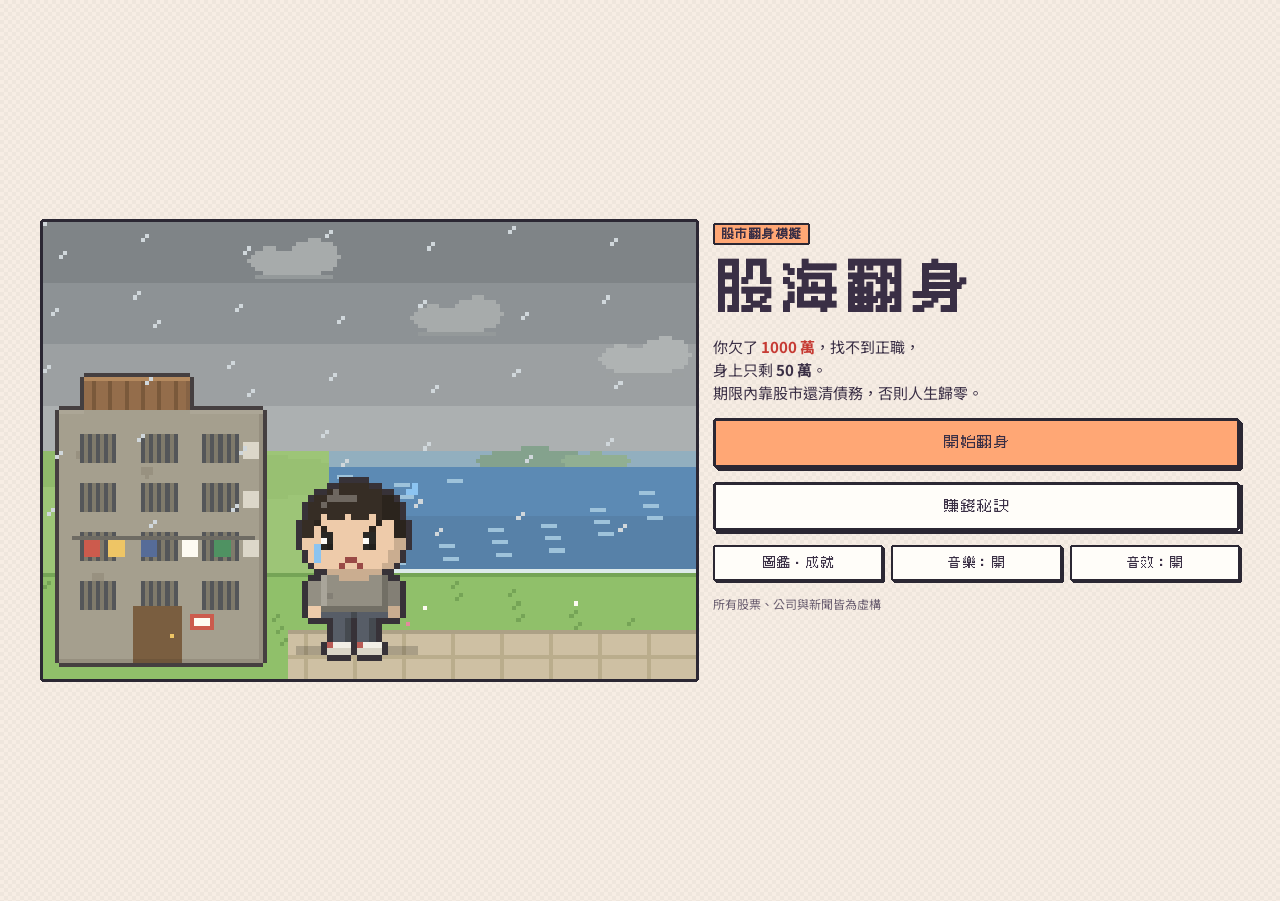
==== game/index.html @ 7e0bb448 "改善遊戲的手機操作與無障礙 - 手機與觸控裝置的按鈕至少 44px，小字放大到 12px 以上 - 補上鍵盤操作、焦點樣式與彈窗焦點管理 - 新聞與賺賠金額可被螢幕閱讀器播報 - 支援減少動態設定，動" ====
<!DOCTYPE html>
<html lang="zh-Hant">
<head>
<meta charset="utf-8">
<meta name="viewport" content="width=device-width, initial-scale=1">
<title>股海翻身｜欠債千萬的股市人生</title>
<meta name="description" content="你欠了 1000 萬，身上只剩 50 萬。在這款虛構的股市模擬遊戲裡，期限內還清債務。">
<link rel="preconnect" href="https://fonts.googleapis.com">
<link rel="preconnect" href="https://fonts.gstatic.com" crossorigin>
<link href="https://fonts.googleapis.com/css2?family=DotGothic16&family=Noto+Sans+TC:wght@400;500;700&display=swap" rel="stylesheet">
<style>
/* Hallmark · checked: 2026-11-22 · genre: playful (inferred)
 * floor: 0 FAIL · fixed: 7, 10, 27, 30, 33, 34, 39, 48, 56, 63, 67, F3, F4, F23 · structural: 1 printed (mobile trade path)
 * built: the project · redesign: polish · v2.0.0 */
/* Hallmark · dismissed 3 · the tab strip's right border is a divider between tabs, not a coloured side stripe on a card */
/* Hallmark · dismissed F4 · the start button turns outlined by CSS whenever the continue button is showing, so one filled action remains */
@font-face{font-family:"Cubic11";src:url("fonts/Cubic_11.woff2") format("woff2"),url("fonts/Cubic_11.woff") format("woff");font-display:swap}
:root{--bg:#f7ede4;--card:#fffdf9;--ink:#3a2f45;--mute:#6a5e70;--line:#3a2f45;--up:#c63a33;--down:#1f7a58;--soft:#fbeee2;--y:#ffa775;--paper:#fffdf9;--focus:#1f5fbf;--disabled-bg:#e6dcc4;--disabled-ink:#5f5466;--font-body:"Noto Sans TC",system-ui,sans-serif;--font-pixel:"Cubic11","DotGothic16","Noto Sans TC",monospace;--avprev-h:216px;--sticky-flush:1px;--sticky-game:4px;--c-fff6ee:#fff6ee;--c-a9cde6:#a9cde6;--c-43b088:#43b088;--c-ffeedd:#ffeedd;--c-fff7d6:#fff7d6;--c-d9cdb3:#d9cdb3;--c-a32d2d:#a32d2d;--c-226b41:#226b41;--c-2b4f9a:#2b4f9a;--c-6a5d45:#6a5d45;--c-9a5a12:#9a5a12;--c-a-30-26-36-6:rgba(30,26,36,.6);--c-a-20-16-26-6:rgba(20,16,26,.6);--c-e0b860:#e0b860;--c-f6efe2:#f6efe2;--c-00000033:#00000033;--c-eee8da:#eee8da;--c-e0a92e:#e0a92e;--c-f2c14e:#f2c14e;--c-00000008:#00000008;--c-2b2733:#2b2733;--c-00000040:#00000040;--c-00000055:#00000055;--c-d2423b:#d2423b;--c-7d7568:#7d7568;--c-fdebe8:#fdebe8;--c-e6f4ec:#e6f4ec;--c-3a5ba0:#3a5ba0;--c-e6dcc4:#e6dcc4;--c-c9bfa8:#c9bfa8;--c-c0562a:#c0562a;--c-e07b39:#e07b39}
*{box-sizing:border-box;margin:0;padding:0}
html,body{overflow-x:clip;background:var(--bg);color:var(--ink);font-family:var(--font-body);font-size:15px;line-height:1.55}
button{touch-action:manipulation;-webkit-tap-highlight-color:transparent;font:inherit;color:inherit}
.px{font-family:var(--font-pixel);letter-spacing:.5px}
#app{max-width:520px;margin:0 auto;padding:16px 14px 70px}
body.tut #app{padding-bottom:260px}
.scr{display:none}.scr.on{display:block;animation:fade .3s ease}

.plfx{position:fixed;left:50%;top:36%;font-weight:900;pointer-events:none;z-index:300;white-space:nowrap;font-family:var(--font-pixel);text-shadow:3px 3px 0 var(--paper),-3px -3px 0 var(--paper),3px -3px 0 var(--paper),-3px 3px 0 var(--paper);animation:plup 1.4s ease-out forwards}
.plfx.dn{animation-name:pldn}
@keyframes plup{0%{opacity:0;transform:translate(-50%,10px) scale(.5)}14%{opacity:1;transform:translate(-50%,0) scale(1.2)}28%{transform:translate(-50%,0) scale(1)}100%{opacity:0;transform:translate(-50%,-60px) scale(1)}}
@keyframes pldn{0%{opacity:0;transform:translate(-50%,-10px)}14%{opacity:1;transform:translate(-50%,0)}100%{opacity:0;transform:translate(-50%,50px)}}
.mres{margin-top:12px;padding:12px;border:2px dashed var(--line);border-radius:8px;background:var(--soft);text-align:center;animation:pop .25s}
.mres .d{font-size:30px;font-weight:900;font-family:var(--font-pixel)}
.mres p{margin:4px 0 0;font-size:13px}
.mres .tiny{margin-top:6px}
#g-proj{position:absolute;right:5px;top:0;font-size:12px;line-height:14px;font-weight:700;white-space:nowrap;text-shadow:1px 1px 0 var(--paper),-1px -1px 0 var(--paper),1px -1px 0 var(--paper),-1px 1px 0 var(--paper)}
#g-mark{position:absolute;top:0;bottom:0;width:0;border-left:2px dashed var(--ink);display:none}
@keyframes fade{from{opacity:0;transform:translateY(6px)}to{opacity:1;transform:none}}
@keyframes pop{0%{transform:scale(.9);opacity:0}100%{transform:none;opacity:1}}
@keyframes blink{50%{opacity:.35}}
h1,h2{text-wrap:balance;overflow-wrap:break-word;min-width:0}
h1{font-family:var(--font-pixel);font-size:44px;letter-spacing:4px;line-height:1.1}
h2{font-family:var(--font-pixel);font-size:22px;margin-bottom:6px;letter-spacing:1px}
h3{font-size:15px;font-weight:700;margin-bottom:8px}
.mute{color:var(--mute)}.small{font-size:13px}.tiny{font-size:12px}
.card{background:var(--card);border:3px solid var(--line);border-radius:8px;box-shadow:4px 4px 0 var(--line);padding:14px;margin-bottom:14px}
.btn{display:inline-flex;align-items:center;justify-content:center;gap:6px;border:3px solid var(--line);background:var(--y);border-radius:8px;padding:10px 16px;font-weight:700;cursor:pointer;box-shadow:3px 3px 0 var(--line);transition:transform .05s}
.btn:active{transform:translate(2px,2px);box-shadow:1px 1px 0 var(--line)}
.btn.ghost{background:var(--card)}.btn.dark{background:var(--ink);color:var(--paper)}
.btn.up{background:var(--up);color:var(--paper)}.btn.down{background:var(--down);color:var(--paper)}
.btn.full{width:100%}.btn:disabled{background:var(--disabled-bg);color:var(--disabled-ink);cursor:not-allowed;filter:none}
.btn.sm{padding:6px 8px;font-size:13px;box-shadow:2px 2px 0 var(--line);border-width:2px}
.row{display:flex;gap:8px;align-items:center}.row.wrap{flex-wrap:wrap}.grow{flex:1}.between{justify-content:space-between}
.grid2{display:grid;grid-template-columns:1fr 1fr;gap:8px}.grid3{display:grid;grid-template-columns:repeat(3,1fr);gap:8px}.grid4{display:grid;grid-template-columns:repeat(4,1fr);gap:8px}
.opt{border:2px solid var(--line);background:var(--card);border-radius:8px;padding:8px;cursor:pointer;text-align:center}
.opt.on{background:var(--y);box-shadow:2px 2px 0 var(--line)}
.opt b{display:block}.opt span{font-size:12px;color:var(--mute)}
input[type=text]{width:100%;border:3px solid var(--line);border-radius:8px;padding:9px 12px;font:inherit;background:var(--paper)}
input:focus{background:var(--c-fff6ee)}
.stat{font-variant-numeric:tabular-nums}
.up-c{color:var(--up)}.down-c{color:var(--down)}
.scene{border:3px solid var(--line);border-radius:6px;overflow:hidden;background:var(--c-a9cde6);line-height:0}
.scene svg{width:100%;height:auto;display:block;image-rendering:pixelated}
.badge{display:inline-block;font-size:12px;border:2px solid var(--line);border-radius:6px;padding:0 6px;background:var(--y);font-weight:700}
.bar{height:14px;border:2px solid var(--line);border-radius:4px;background:var(--paper);overflow:hidden;margin-top:6px}
.bar i{display:block;height:100%;background:repeating-linear-gradient(90deg,var(--down) 0 6px,var(--c-43b088) 6px 8px)}
.statg{display:grid;grid-template-columns:1fr 1fr;gap:6px 12px;margin-top:10px}
.statg div{display:flex;flex-direction:column}
.statg span{font-size:12px;color:var(--mute)}
.statg b{font-size:16px;font-variant-numeric:tabular-nums}
.speed{display:grid;grid-template-columns:repeat(5,1fr);gap:6px}
.speed button{border:2px solid var(--line);background:var(--paper);border-radius:6px;padding:7px 0;font-size:13px;font-weight:700;cursor:pointer}
.speed button.on{background:var(--ink);color:var(--paper)}
.tabs{display:grid;grid-template-columns:repeat(3,1fr);gap:0;border:3px solid var(--line);border-radius:8px;overflow:hidden;margin-bottom:12px;box-shadow:3px 3px 0 var(--line)}
.tabs button{border:0;border-right:3px solid var(--line);background:var(--card);padding:9px 0;font-weight:700;cursor:pointer}
.tabs button:last-child{border-right:0}
.tabs button.on{background:var(--y)}
.sub{display:flex;gap:6px;margin-bottom:8px;flex-wrap:wrap}
.sub button{border:2px solid var(--line);background:var(--paper);border-radius:6px;padding:4px 10px;font-size:13px;font-weight:700;cursor:pointer}
.sub button.on{background:var(--ink);color:var(--paper)}
.panel{display:none}.panel.on{display:block}
.stock{display:flex;align-items:center;justify-content:space-between;padding:8px;border:2px solid transparent;border-radius:6px;cursor:pointer}
.stock.sel{border-color:var(--line);background:var(--soft)}
.stock.hide{display:none}
.stock .n{font-weight:700}.stock .t{font-size:12px;color:var(--mute)}
.stock .p{text-align:right;font-variant-numeric:tabular-nums;font-weight:700}
.lim{font-size:12px;border-radius:3px;padding:0 4px;margin-left:4px;color:var(--paper)}
.seg{display:inline-flex;border:2px solid var(--line);border-radius:6px;overflow:hidden}
.seg button{border:0;background:var(--paper);padding:3px 10px;font-size:13px;font-weight:700;cursor:pointer}
.seg button.on{background:var(--ink);color:var(--paper)}
.toggle{display:flex;align-items:center;justify-content:space-between;border:2px dashed var(--line);border-radius:8px;padding:8px 10px;margin:10px 0;cursor:pointer;font-size:14px}
.toggle .sw{width:44px;height:24px;border:2px solid var(--line);border-radius:12px;background:var(--paper);position:relative;flex:none}
.toggle .sw i{position:absolute;top:2px;left:2px;width:16px;height:16px;border-radius:50%;background:var(--ink);transition:transform .15s}
.toggle.on{background:var(--c-ffeedd)}.toggle.on .sw{background:var(--up)}.toggle.on .sw i{transform:translateX(20px);background:var(--paper)}
.hinfo{background:var(--soft);border-radius:6px;padding:8px 10px;font-size:13px;margin-top:10px}
.items{display:grid;grid-template-columns:1fr 1fr;gap:10px}
.item{border:2px solid var(--line);border-radius:8px;padding:8px;background:var(--paper);display:flex;flex-direction:column;gap:4px}
.item .ic{height:54px;background:var(--soft);border-radius:4px;display:flex;align-items:center;justify-content:center;padding:4px}
.item .ic svg{height:100%;width:auto;max-width:100%}
.item .nm{font-weight:700;font-size:14px}
.item.own{background:var(--c-fff7d6)}
.feed{max-height:280px;overflow:auto}
.fi{display:flex;gap:10px;padding:8px 0;border-bottom:2px dashed var(--c-d9cdb3);font-size:14px;animation:fade .3s ease}
.fi:last-child{border-bottom:0}
.fi .th{flex:none;width:52px;height:40px;border:2px solid var(--line);border-radius:4px;background:var(--paper);padding:2px}
.fi .d{color:var(--mute);font-size:12px}
.chip{font-size:12px;border-radius:3px;padding:0 5px;margin-right:4px;border:1px solid currentColor;font-weight:700}
.chip.bad{color:var(--c-a32d2d)}.chip.good{color:var(--c-226b41)}.chip.me{color:var(--c-2b4f9a)}.chip.trade{color:var(--c-6a5d45)}.chip.news{color:var(--c-9a5a12)}
.modal{position:fixed;inset:0;background:var(--c-a-30-26-36-6);display:none;align-items:center;justify-content:center;padding:18px;z-index:40}
.modal.on{display:flex}
.mbox{background:var(--card);border:3px solid var(--line);box-shadow:6px 6px 0 var(--line);border-radius:10px;padding:16px;max-width:420px;width:100%;animation:pop .2s ease;max-height:92vh;overflow:auto}
.mbox .art{height:110px;border:3px solid var(--line);border-radius:6px;background:var(--paper);margin-bottom:12px;display:flex;align-items:center;justify-content:center;padding:8px}
.mbox .art svg{height:100%;width:auto}
.mbox .opts{display:flex;flex-direction:column;gap:8px;margin-top:14px}
.flash{display:inline-block;background:var(--up);color:var(--paper);font-size:12px;border-radius:3px;padding:1px 8px;margin-bottom:6px;letter-spacing:0;animation:blink 1s infinite}
.toast{position:fixed;left:50%;top:16px;transform:translateX(-50%);background:var(--ink);color:var(--paper);padding:10px 16px;border-radius:8px;font-size:14px;opacity:0;pointer-events:none;transition:opacity .2s;z-index:60;max-width:90%;text-align:center;font-weight:700}
.toast.on{opacity:1}
.hl{position:relative;z-index:30;box-shadow:0 0 0 4px var(--y),0 0 0 9999px var(--c-a-20-16-26-6)!important}
.coach{position:fixed;left:0;right:0;bottom:0;z-index:50;display:none;padding:12px}
.coach.on{display:block}
.coach .cbox{max-width:520px;margin:0 auto;background:var(--card);border:3px solid var(--line);box-shadow:5px 5px 0 var(--line);border-radius:10px;padding:12px 14px;animation:pop .2s ease}
.coach .hint{font-size:12px;color:var(--c-9a5a12);background:var(--c-ffeedd);border:1px solid var(--c-e0b860);border-radius:4px;padding:3px 8px;display:inline-block}
.chars{display:grid;grid-template-columns:repeat(4,1fr);gap:8px}
.chars .opt{padding:6px 2px}
.chars svg{width:100%;height:auto;image-rendering:pixelated}
.swr{display:flex;gap:8px;flex-wrap:wrap}
.swr button{width:30px;height:30px;border-radius:6px;border:2px solid var(--line);cursor:pointer}
.swr button.on{box-shadow:0 0 0 3px var(--y),0 0 0 5px var(--line)}
.avprev{display:flex;justify-content:center;background:var(--c-a9cde6);border:3px solid var(--line);border-radius:8px;padding:8px 0;position:sticky;top:0;z-index:5;margin-bottom:6px}
.avprev svg{width:150px;height:auto}
.styles{display:grid;grid-template-columns:repeat(4,1fr);gap:6px}
.styles .opt{padding:4px 2px}.styles svg{width:34px;height:auto;display:block;margin:0 auto}
.ed-l{font-size:13px;margin:12px 0 6px;font-weight:700}
.edtabs{display:grid;grid-template-columns:repeat(4,1fr);gap:6px;position:sticky;top:var(--avprev-h);z-index:2;background:var(--bg,var(--c-f6efe2));padding:4px 0}.edtabs .opt{padding:8px 2px;font-size:13px}
.styles span{font-size:12px;display:block;line-height:1.2;margin-top:2px}
.custom{display:flex;gap:6px;align-items:center;margin-top:10px;border-top:2px dashed var(--c-d9cdb3);padding-top:10px}
.custom .seg{flex:none}.custom .seg button{white-space:nowrap;padding:5px 8px}
.custom .btn{flex:none}
.custom input{width:100%;font-size:16px;min-width:0;border:2px solid var(--line);border-radius:6px;padding:6px 8px;font:inherit;background:var(--paper)}
.mini{position:sticky;top:var(--sticky-game);z-index:25;display:flex;align-items:center;gap:10px;background:var(--ink);color:var(--paper);border-radius:8px;padding:6px 10px;margin-bottom:12px;font-size:13px;box-shadow:3px 3px 0 var(--c-00000033)}
.mini b{font-variant-numeric:tabular-nums}.mini .gr{flex:1;display:flex;gap:10px;flex-wrap:wrap}
.mini button{border:2px solid var(--paper);background:var(--y);color:var(--ink);border-radius:6px;width:40px;height:30px;font-weight:700;cursor:pointer}
.lockd{opacity:.45}
.trend{font-size:12px;margin-top:2px}
.foot{font-size:12px;color:var(--mute);text-align:center;margin-top:20px}
.hold-row{display:flex;justify-content:space-between;font-size:13px;padding:5px 0;border-bottom:1px dashed var(--c-d9cdb3);cursor:pointer}
.hold-row:last-child{border-bottom:0}
.bigdebt{font-family:var(--font-pixel);font-size:30px;color:var(--up);font-variant-numeric:tabular-nums}
.kv{display:flex;justify-content:space-between;font-size:14px;padding:3px 0;border-bottom:1px dashed var(--c-d9cdb3)}
.kv:last-child{border-bottom:0}
.kv span:first-child{color:var(--mute)}
.sidebar{display:grid;grid-template-columns:1fr 1fr;border:2px solid var(--line);border-radius:8px;overflow:hidden;margin-top:10px}
.sidebar button{border:0;background:var(--paper);padding:7px 0;font-weight:700;cursor:pointer;font-size:14px}
.sidebar button:first-child{border-right:2px solid var(--line)}
.sidebar button.on[data-side=long]{background:var(--up);color:var(--paper)}.sidebar button.on[data-side=short]{background:var(--down);color:var(--paper)}
details.orders{margin-top:10px;border:2px dashed var(--line);border-radius:8px;padding:8px 10px}
details.orders summary{font-weight:700;font-size:14px;cursor:pointer}
.review{padding-left:18px;font-size:14px}.review li{margin:6px 0}
.galg{display:grid;grid-template-columns:repeat(3,1fr);gap:6px;margin-top:10px}
.gal{border:2px solid var(--line);border-radius:6px;padding:6px 4px;text-align:center;background:var(--c-eee8da);color:var(--mute)}
.gal.got{background:var(--y);color:var(--ink)}.gal b{display:block;font-size:13px}.gal span{font-size:12px;line-height:1.3;display:block}
.achr{display:flex;gap:8px;align-items:center;padding:5px 0;border-bottom:1px dashed var(--c-d9cdb3);opacity:.6;text-align:left}
.quest{margin-top:10px;background:var(--c-ffeedd);padding:8px 10px;font-size:13px;border:2px solid transparent;border-image:var(--fr2) 2 / 2px stretch;background-clip:padding-box}.quest .bar i{background:repeating-linear-gradient(90deg,var(--c-e0a92e) 0 6px,var(--c-f2c14e) 6px 8px)}
.achr.got{opacity:1}.achr .ai{width:26px;height:26px;flex:none}

/* ===== 像素風統一外觀 ===== */
:root{--fr3:url([data-uri]);--fr2:url([data-uri])}
html,body{background-color:var(--bg);background-image:linear-gradient(45deg,var(--c-00000008) 25%,transparent 25%,transparent 75%,var(--c-00000008) 75%),linear-gradient(45deg,var(--c-00000008) 25%,transparent 25%,transparent 75%,var(--c-00000008) 75%);background-size:8px 8px;background-position:0 0,4px 4px}
*{border-radius:0!important}
.card,.mbox,.coach .cbox,.btn,.tabs,.scene,.avprev,.mbox .art,input[type=text]{border:3px solid transparent;border-image:var(--fr3) 3 / 3px stretch;background-clip:padding-box;box-shadow:none!important}
.opt,.item,.speed button,.sub button,.seg,.sidebar,.swr button,.bar,.fi .th,.gal,.custom input,.badge,details.orders,.toggle,.mini button,.btn.sm,.edtabs .opt{border:2px solid transparent;border-image:var(--fr2) 2 / 2px stretch;background-clip:padding-box;box-shadow:none!important}
.card{filter:drop-shadow(4px 4px 0 var(--c-2b2733))}
.mbox,.coach .cbox{filter:drop-shadow(6px 6px 0 var(--c-2b2733))}
.btn{filter:drop-shadow(3px 3px 0 var(--c-2b2733));transition:transform .05s,filter .05s}
.btn.sm{filter:drop-shadow(2px 2px 0 var(--c-2b2733))}
.btn:active{transform:translate(2px,2px);filter:drop-shadow(1px 1px 0 var(--c-2b2733))}
.tabs{filter:drop-shadow(3px 3px 0 var(--c-2b2733))}
.opt.on,.speed button.on,.sub button.on,.edtabs .opt.on{filter:drop-shadow(2px 2px 0 var(--c-2b2733))}
.opt:active,.speed button:active,.sub button:active{transform:translate(1px,1px)}
.tabs button{border-right:3px solid var(--c-2b2733)}
.swr button.on{outline:3px solid var(--y);outline-offset:1px;filter:drop-shadow(2px 2px 0 var(--c-2b2733))}
.toggle{border-style:solid}
.toggle .sw{border:2px solid var(--line)}.toggle .sw i{border-radius:0!important}
details.orders{border-style:solid}
.mini{border:3px solid transparent;border-image:url([data-uri]) 3 / 3px stretch;background-clip:padding-box;filter:drop-shadow(3px 3px 0 var(--c-00000040))}
.fi,.hold-row,.kv,.achr{border-bottom-style:dotted!important;border-bottom-width:2px!important}
.toast{border:3px solid transparent;border-image:url([data-uri]) 3 / 3px stretch;background-clip:padding-box;filter:drop-shadow(3px 3px 0 var(--c-00000055))}
.stat,.statg b,.bigdebt,.mini b,.stock .p,.kv span:last-child,.lim,.badge,.flash,.speed button,.tabs button,.edtabs .opt,.btn,.ed-l,h3{font-family:var(--font-pixel);letter-spacing:.5px}
.btn,.tabs button{font-weight:400}
.flash{letter-spacing:0}
.ed-l::before,h3::before{content:"";display:inline-block;width:6px;height:6px;background:var(--up);margin-right:6px;vertical-align:middle;box-shadow:2px 2px 0 var(--c-2b2733)}
.chip{border-width:2px}
img,svg{image-rendering:pixelated}

/* 教學高亮：蓋過像素風樣式，並讓祖先容器浮到遮罩上 */
html body .hl{position:relative;z-index:31;box-shadow:0 0 0 4px var(--c-f2c14e),0 0 0 9999px var(--c-a-20-16-26-6)!important;outline:3px solid var(--c-f2c14e);outline-offset:2px;animation:hlp 1s ease-in-out infinite}
@keyframes hlp{50%{outline-color:var(--paper)}}
html body .hl{outline-width:4px!important}
html body .hlb::after{content:'按這裡';position:absolute;left:50%;top:-30px;transform:translateX(-50%);background:var(--c-d2423b);color:var(--paper);font-size:13px;line-height:1;padding:5px 8px;border-radius:4px;white-space:nowrap;z-index:40;pointer-events:none;animation:hlbob .5s ease-in-out infinite alternate;font-weight:700}
@keyframes hlbob{to{transform:translate(-50%,-6px)}}
html body .hlp{position:relative;z-index:30;overflow:visible!important}
html body .coach .cbox{max-height:72vh;overflow-y:auto}
.wtag{display:inline-block;padding:2px 7px;border-radius:4px;color:var(--paper);font-weight:700;font-size:13px;margin-left:2px}.wtag.bull{background:var(--up)}.wtag.bear{background:var(--down)}.wtag.normal{background:var(--c-7d7568)}
.newsbar{margin-top:8px;display:grid;gap:5px}.newsbar .nb{font-size:13px;line-height:1.4;padding:6px 8px;border:2px solid var(--line);border-radius:6px;background:var(--card);cursor:pointer}.newsbar .nb.good{background:var(--c-fdebe8)}.newsbar .nb.bad{background:var(--c-e6f4ec)}.newsbar .go{color:var(--c-3a5ba0);white-space:nowrap}.newsbar .chip{margin-right:4px}
.newsbar .chip.good{background:var(--up);color:var(--paper);border-color:var(--up)}.newsbar .chip.bad{background:var(--down);color:var(--paper);border-color:var(--down)}
#scr-game .card,#scr-game .tabs{contain:layout style}
.mini{flex-wrap:wrap}.mini .mrow{flex-basis:100%;display:flex;gap:4px;margin-top:2px}.mini .mrow button{width:auto;flex:1;height:26px;font-size:12px;padding:0 4px}.mini .mrow button.on{background:var(--paper)}.mini .mrow .nx{flex:2;background:var(--c-f2c14e)}
.newsbar .nb.fresh{animation:nbglow 1.2s ease-in-out 3}@keyframes nbglow{50%{outline:3px solid var(--c-f2c14e);outline-offset:1px}}
.fmap{display:grid;grid-template-columns:repeat(12,1fr);gap:2px;margin-top:6px}.fmap i{display:block;aspect-ratio:1;border-radius:2px;background:var(--c-e6dcc4)}.fmap i.fut{background:transparent;outline:1px dashed var(--c-c9bfa8);outline-offset:-1px}
#g-holds .hold-row>div:first-child{flex:1;min-width:0}#g-holds .hold-row>div:last-child{flex-shrink:0;margin-left:10px}

/* ===== 電腦版排版：整個畫面放進一個螢幕，不用整頁捲動 ===== */
body.desk{overflow:clip}
body.desk #app{max-width:1480px;height:100vh;box-sizing:border-box;padding:12px 22px;overflow:hidden}
body.desk .scr.on{height:100%}
body.desk #scr-game.on{display:flex;flex-direction:column}
body.desk .mini{position:static;flex:none;margin-bottom:12px}
body.desk .dk{flex:1;min-height:0;display:grid;grid-template-columns:minmax(320px,26%) minmax(0,1fr) minmax(360px,30%);gap:16px}
body.desk .dk>div{min-height:0;overflow-y:auto;overflow-x:clip;padding:0 8px 4px 0;scrollbar-width:thin}
body.desk #scr-game>.grid3{flex:none;margin-top:10px}
body.desk #scr-game>.grid3 .btn{padding-top:6px;padding-bottom:6px}
body.desk .items{grid-template-columns:repeat(auto-fill,minmax(165px,1fr))}
body.desk .coach>*{max-width:560px;margin-left:auto;margin-right:auto}
body.desk.tut .dk>div{padding-bottom:230px}
/* 標題畫面：左邊大圖、右邊文字和按鈕 */
body.desk #scr-title.on>div{min-height:0!important;height:100%;display:grid!important;text-align:left!important;grid-template-columns:minmax(0,1.25fr) minmax(320px,1fr);column-gap:48px;row-gap:12px;align-content:center;max-width:1200px;margin:0 auto}
body.desk #scr-title>div>*{grid-column:2}
body.desk #scr-title #title-scene{grid-column:1;grid-row:1 / span 9;align-self:center;width:100%}
body.desk #scr-title #title-scene img{width:100%;height:auto;display:block}
body.desk #scr-title h1{font-size:56px;margin:0}
/* 創角畫面：左邊預覽和外觀、右邊名字和難度 */
body.desk #scr-create.on{display:flex;flex-direction:column;max-width:1300px;margin:0 auto}
body.desk #scr-create .ed-l:first-child{margin-top:0}
body.desk .ck{flex:1;min-height:0;display:grid;grid-template-columns:minmax(0,.9fr) minmax(0,1.2fr) minmax(0,1fr);gap:28px;margin-top:10px}
body.desk .ck>div{min-height:0;overflow-y:auto;padding-right:8px;scrollbar-width:thin}
body.desk .ck .avprev{margin-top:0!important}
/* 結局頁內容較長，電腦版保留捲動 */
body.desk #scr-end.on{overflow-y:auto;max-width:620px;margin:0 auto;padding-right:6px}

/* ===== 手機按鈕、鍵盤與減少動態 ===== */
#btn-continue:not([style*="none"])+.btn{background:var(--card)}
#m-play svg{width:16px;height:16px;display:block;margin:auto}
.sr-only{position:absolute;width:1px;height:1px;overflow:hidden;clip-path:inset(50%);white-space:nowrap}
:where(button,input,summary,[tabindex]):focus-visible{outline:3px solid var(--focus);outline-offset:2px}
.mini :focus-visible{outline-color:var(--y)}
body.desk .edtabs{top:var(--sticky-flush)}
body:not(.desk) :is(.btn,.opt,.speed button,.sub button,.seg button,.sidebar button,.tabs button,details.orders summary,input[type=text],input[type=number]){min-height:44px}
body:not(.desk) :is(.btn,.sub button,.seg button,.mini button){min-width:44px}
body:not(.desk) details.orders summary{display:flex;align-items:center}
body:not(.desk) .mini button,body:not(.desk) .mini .mrow button{height:44px}
body:not(.desk) .swr button{width:44px;height:44px}
@media (pointer:coarse){
body :is(.btn,.opt,.speed button,.sub button,.seg button,.sidebar button,.tabs button,details.orders summary,input[type=text],input[type=number]){min-height:44px}
body :is(.btn,.sub button,.seg button,.mini button){min-width:44px}
body details.orders summary{display:flex;align-items:center}
body .mini button,body .mini .mrow button{height:44px}
body .swr button{width:44px;height:44px}
}
#mbox:focus{outline:0}
@media (prefers-reduced-motion:reduce){
*,*::before,*::after{animation-duration:.01ms!important;animation-iteration-count:1!important;transition-duration:.01ms!important;scroll-behavior:auto!important}
.plfx,.plfx.dn{animation:none!important;transform:translate(-50%,0)}
}
</style>
</head>
<body>
<noscript><p class="foot">這個遊戲需要開啟 JavaScript 才能玩。</p></noscript>
<div id="app">

<section id="scr-title" class="scr on">
  <div style="min-height:86vh;display:flex;flex-direction:column;justify-content:center;gap:14px;text-align:center">
    <div class="scene" id="title-scene"></div>
    <div><span class="badge">股市翻身模擬</span></div>
    <h1>股海翻身</h1>
    <p>你欠了 <b class="up-c" id="t-debt">1,000 萬</b>，找不到正職，<br>身上只剩 <b id="t-cash">50 萬</b>。<br>期限內靠股市還清債務，否則人生歸零。</p>
    <button class="btn dark" id="btn-continue" onclick="loadGame()||toast('沒有存檔')">繼續上次的遊戲</button>
    <button class="btn" onclick="startNormal()">開始翻身</button>
    <button class="btn ghost" onclick="showTips()">賺錢秘訣</button>
    <div class="grid3"><button class="btn ghost sm" onclick="showGallery()">圖鑑・成就</button><button class="btn ghost sm musbtn" onclick="toggleMus()">音樂：開</button><button class="btn ghost sm sndbtn" onclick="toggleSnd()">音效：開</button></div>
    <p class="tiny mute">所有股票、公司與新聞皆為虛構</p>
  </div>
</section>

<section id="scr-create" class="scr">
  <div class="row between"><h2 style="margin:0">打造你的主角</h2><button class="btn ghost sm" onclick="randAv()">隨機</button></div>
  <div class="avprev" id="av-prev" style="margin-top:10px"></div>
  <div id="av-ed"></div>
  <p class="ed-l">名字</p>
  <input type="text" id="c-name" maxlength="10" placeholder="阿明">
  <div id="diff-wrap">
  <p class="ed-l">還款期限</p>
  <div class="grid2" data-group="diff">
    <button class="opt on" data-v="2205"><b>簡單</b><span>期限 9 年・新手推薦</span></button>
    <button class="opt" data-v="1715"><b>普通</b><span>期限 7 年・壞消息比較多</span></button>
    <button class="opt" data-v="1470" data-shark="1" style="grid-column:1/-1"><b>困難</b><span>期限 6 年・本金是高利貸（年息 6%）・市場劇烈</span></button>
  </div>
  </div>
  <p class="ed-l">新手教學</p>
  <div class="grid2" data-group="tut">
    <button class="opt on" data-v="1"><b>邊玩邊教</b><span>第一次玩建議</span></button>
    <button class="opt" data-v="0"><b>跳過</b><span>直接開始</span></button>
  </div>
  <div class="row" style="margin-top:18px">
    <button class="btn ghost" onclick="go('title')">返回</button>
    <button class="btn grow" onclick="startGame()">開始遊戲</button>
  </div>
</section>

<section id="scr-game" class="scr">
  <div class="mini" id="mini"><div class="gr"><span id="m-date"></span><span>現金 <b id="m-cash"></b></span><span>負債 <b id="m-debt"></b></span></div><button id="m-play" aria-label="播放"><svg viewBox="0 0 8 8" aria-hidden="true"><path d="M2 0h2v1h1v1h1v1h1v2H6v1H5v1H4v1H2z" fill="currentColor"/></svg></button><div class="mrow" id="speed"><button data-s="1">1x</button><button data-s="2">2x</button><button data-s="3">4x</button><button data-s="4">極速</button><button class="nx" id="ff-ev">下一個決定</button></div></div>
  <div class="card" id="p-top" style="padding:10px 12px">
    <div class="row between" style="margin-bottom:6px">
      <div><b id="g-name"></b> <span class="badge" id="g-fame"></span></div>
    </div>
    <div class="scene" id="g-scene"></div>
    <div style="height:8px"></div>
    <div class="small" style="display:flex;align-items:center;gap:8px;white-space:nowrap"><span>還債進度 <b id="g-pay"></b><span id="g-left" class="tiny mute"></span></span><span class="stat" id="g-date" style="margin-left:auto;display:flex;align-items:center;gap:6px"></span></div>
    <div class="bar" style="position:relative;height:18px"><i id="g-bar"></i><span id="g-proj"></span><span id="g-mark"></span></div>
    <div id="g-news" class="newsbar"></div>
  </div>

  <div class="tabs" id="p-tabs" style="grid-template-columns:repeat(4,1fr)"><button data-p="market" class="on">股市</button><button data-p="shop">商城</button><button data-p="biz">事業</button><button data-p="repay">還款</button></div>

  <div class="panel on" id="pn-market">
    <div class="card" id="p-holds"><div class="row between"><h3 style="margin:0">我的持股</h3><span class="small stat" id="g-hsum"></span></div><div id="g-holds" style="margin-top:6px"></div></div>
    <div class="card" id="p-market">
      <div class="sub" id="mk-sub"><button data-m="tw" class="on">台股</button><button data-m="us">美股</button><button data-m="cr">加密幣</button></div>
      <div id="g-stocks"></div>
    </div>
    <div class="card" id="p-trade">
      <div class="row between" style="margin-bottom:4px">
        <div><h3 style="margin:0" id="g-selname"></h3><div class="tiny mute" id="g-selinfo"></div></div>
        <div class="seg" id="kseg"><button data-k="d" class="on">日K</button><button data-k="w">週K</button></div>
      </div>
      <div class="sidebar" id="side"><button data-side="long" class="on">做多（看漲）</button><button data-side="short">放空（看跌）</button></div>
      <div class="toggle" id="mg-toggle"><div><b>融資 2.5 倍</b><div class="tiny mute">只限台股。借錢放大獲利，跌太多會被斷頭</div></div><div class="sw"><i></i></div></div>
      <div class="grid3" id="buy-btns">
        <button class="btn up sm" data-b=".25">買 25%</button>
        <button class="btn up sm" data-b=".5">買 50%</button>
        <button class="btn up sm" data-b="1">全買</button>
      </div>
      <div class="grid2" style="margin-top:8px" id="sell-btns">
        <button class="btn down sm" data-s=".5">賣一半</button>
        <button class="btn down sm" data-s="1">全部賣出</button>
      </div>
      <div class="custom" id="p-custom">
        <div class="seg" id="unit"><button data-u="q" class="on">數量</button><button data-u="m">金額</button></div>
        <input type="number" id="cq" min="0" inputmode="decimal" placeholder="股數">
        <button class="btn up sm" id="c-buy">買</button><button class="btn down sm" id="c-sell">賣</button>
      </div>
      <div class="tiny mute" id="c-quote" style="margin-top:6px"></div>
      <div class="hinfo" id="g-hinfo"></div>
      <svg id="g-chart" viewBox="0 0 360 160" width="100%" role="img" aria-label="股價走勢圖"></svg>
      <div class="trend" id="g-trend"></div><span id="p-chart-anchor"></span>
      <details class="orders" id="p-orders"><summary id="o-sum">自動單：限價買進・停利・停損</summary>
        <div class="sub" id="otype" style="margin-top:8px"><button data-t="buy" class="on">限價買進</button><button data-t="tp">停利賣出</button><button data-t="sl">停損賣出</button></div>
        <div class="custom" style="border:0;padding-top:0;margin-top:4px"><input type="number" id="o-price" placeholder="觸發價格" inputmode="decimal"><input type="number" id="o-qty" placeholder="數量" inputmode="decimal"><button class="btn sm" id="o-add">掛單</button></div>
        <div class="tiny mute" id="o-hint" style="margin:6px 0"></div>
        <div id="o-list"></div>
      </details>
    </div>
  </div>

  <div class="panel" id="pn-shop">
    <div class="card" id="p-shop">
      <div class="row between"><h3 style="margin:0">奢華商城</h3><span class="tiny mute">轉賣會打折，有些會增值</span></div>
      <div class="hinfo" id="fame-info" style="margin:8px 0 10px"></div>
      <div class="sub" id="shop-sub"><button data-c="wear" class="on">穿戴</button><button data-c="car">名車</button><button data-c="home">房產</button><button data-c="sea">遊艇飛機</button></div>
      <div class="items" id="g-items"></div>
    </div>
  </div>

  <div class="panel" id="pn-biz">
    <div class="card" id="p-biz">
      <div class="row between"><h3 style="margin:0">事業投資</h3><span class="tiny mute">每月月底發營收，轉賣會打折</span></div>
      <p class="tiny mute" style="margin:6px 0 10px">買下事業就有每月收入，但錢放在股市裡可能滾得更快。事業不算在「收藏家」成就裡。</p>
      <div class="items" id="g-biz"></div>
    </div>
  </div>

  <div class="panel" id="pn-repay">
    <div class="card" id="p-repay" style="text-align:center">
      <div class="small mute">剩餘負債</div>
      <div class="bigdebt" id="r-debt"></div>
      <div class="bar"><i id="r-bar"></i></div>
      <p class="small" style="margin:10px 0" id="r-info"></p>
      <div class="grid3">
        <button class="btn sm" data-r="100000">還 10 萬</button>
        <button class="btn sm" data-r="1000000">還 100 萬</button>
        <button class="btn sm dark" data-r="all">全部還</button>
      </div>
      <div class="custom" style="justify-content:center" id="rp-row">
        <div class="seg" id="rp-unit"><button data-u="1e4" class="on">萬</button><button data-u="1">元</button></div>
        <input type="number" id="rp-amt" inputmode="decimal" min="0" placeholder="輸入要還幾「萬」">
        <button class="btn sm" id="rp-go">還款</button>
      </div>
      <p class="small" id="rp-prev" style="margin:8px 0 0;min-height:1.4em"></p>
      <p class="tiny mute" style="margin-top:6px">「全部還」會保留 1 個月開銷。債務歸零立刻獲勝！</p>
    </div>
  </div>

  <div class="card" id="p-scene">
    <div class="statg" id="p-stats">
      <div><span>現金</span><b id="g-cash"></b></div>
      <div><span>負債（含月息）</span><b class="up-c" id="g-debt"></b></div>
      <div><span>持股淨值</span><b id="g-hold"></b></div>
      <div><span>每月收支</span><b id="g-bill"></b></div>
    </div>
    <div class="quest" id="g-quest"></div>
  </div>

  <div class="card" id="p-time" style="padding:10px">
    <div class="grid2"><button class="btn ghost sm" id="ff-mo">快轉到月底</button><button class="btn ghost sm" id="ff-q">快轉一季</button></div>
  </div>

  <div class="card" id="p-log"><h3>新聞與人生</h3><div class="feed" id="g-log"></div></div>
  <div class="grid3"><button class="btn ghost sm musbtn" onclick="toggleMus()">音樂：開</button><button class="btn ghost sm sndbtn" onclick="toggleSnd()">音效：開</button><button class="btn ghost sm" id="p-quit" onclick="confirmQuit()">放棄（結算）</button></div>
</section>

<section id="scr-end" class="scr">
  <div class="card" id="end-card"></div>
  <button class="btn full" style="margin-bottom:14px" onclick="makeShare()">產生結局分享圖</button>
  <div class="card"><h3>投資檢討</h3><ul class="review" id="end-review"></ul></div>
  <div class="card"><h3>關鍵時刻</h3><div class="feed" id="end-moments"></div></div>
  <div class="grid2">
    <button class="btn ghost" onclick="copyResult()">複製結果文字</button>
    <button class="btn ghost" onclick="copyLog()">複製遊玩紀錄</button>
  </div>
  <button class="btn full" style="margin-top:10px" onclick="retryGame()">同角色再挑戰</button>
  <div class="grid2" style="margin-top:10px">
    <button class="btn ghost" onclick="showGallery()">結局圖鑑</button>
    <button class="btn ghost" onclick="refreshTitle();go('title')">回到首頁</button>
  </div>
</section>

<p class="foot">本遊戲為虛構模擬，股票、公司、新聞與價格皆非真實，不構成任何投資建議。</p>
</div>

<div class="modal" id="modal"><div class="mbox" id="mbox" role="dialog" aria-modal="true" aria-labelledby="mbox-title" tabindex="-1"></div></div>
<div class="coach" id="coach"><div class="cbox" id="coach-box" role="status" aria-live="polite"></div></div>
<div class="toast" id="toast" role="status" aria-live="polite"></div>
<div class="sr-only" id="sr-live" role="status" aria-live="polite"></div>

<script>
/* ===== 工具 ===== */
const $=id=>document.getElementById(id);
const fmt=n=>Math.round(n).toLocaleString('zh-TW');
const wan=n=>{const a=Math.abs(n),s=n<0?'-':'';return a>=1e8?s+(a/1e8).toFixed(2)+' 億':a>=1e4?s+(a/1e4).toFixed(a>=1e5?0:1).replace(/\.0$/,'')+' 萬':s+fmt(a)};
const pct=x=>(x>=0?'+':'')+(x*100).toFixed(2)+'%';
const esc=s=>String(s).replace(/[&<>"]/g,c=>({'&':'&amp;','<':'&lt;','>':'&gt;','"':'&quot;'}[c]));
function mulberry32(a){return function(){a|=0;a=a+0x6D2B79F5|0;let t=Math.imul(a^a>>>15,1|a);t=t+Math.imul(t^t>>>7,61|t)^t;return((t^t>>>14)>>>0)/4294967296}}
let MR=Math.random;const PR=()=>Math.random();
function gauss(r=MR){let u=0,v=0;while(!u)u=r();while(!v)v=r();return Math.sqrt(-2*Math.log(u))*Math.cos(2*Math.PI*v)}
const scrollMode=()=>matchMedia('(prefers-reduced-motion: reduce)').matches?'auto':'smooth';
const srSay=t=>{$('sr-live').textContent=t};
const clamp=(x,a,b)=>Math.min(b,Math.max(a,x));
const ri=(n,r=PR)=>Math.floor(r()*n);
function pick(arr,rg=PR){const t=arr.reduce((s,e)=>s+(e.w||1),0);let r=rg()*t;for(const e of arr){r-=(e.w||1);if(r<=0)return e}return arr[arr.length-1]}
function tickSz(p){return p>=1000?5:p>=500?1:p>=100?.5:p>=50?.1:p>=10?.05:.01}
function rT(p,m){const t=tickSz(p);const f=m==='f'?Math.floor:m==='c'?Math.ceil:Math.round;return +(f(p/t)*t).toFixed(2)}
function go(id){document.querySelectorAll('.scr').forEach(s=>s.classList.remove('on'));$('scr-'+id).classList.add('on');window.scrollTo(0,0)}
function calm(t){return typeof t==='string'?t.replace(/！(?=[」』）])/g,'').replace(/！？/g,'？').replace(/！/g,'。').replace(/。。+/g,'。').replace(/。(?=[」』）])/g,''):t}
function toast(m){m=calm(m);const t=$('toast');t.textContent=m;t.classList.add('on');clearTimeout(toast.t);toast.t=setTimeout(()=>t.classList.remove('on'),2000)}
document.querySelectorAll('[data-group]').forEach(g=>g.querySelectorAll('.opt').forEach(b=>b.addEventListener('click',()=>{g.querySelectorAll('.opt').forEach(x=>x.classList.remove('on'));b.classList.add('on')})));
const val=g=>document.querySelector(`[data-group=${g}] .opt.on`)?.dataset.v;

/* ===== 像素繪圖 ===== */
const PAL={k:'#2b2733',w:'#ffffff',r:'#d2423b',g:'#2f8a57',y:'#f2c14e',Y:'#c9962a',b:'#3a5ba0',l:'#9fd0f0',p:'#8e6bbf',P:'#e8799b',o:'#e07b39',G:'#a8a49a',d:'#6b6760',n:'#8a5a3a',N:'#5e3b22',c:'#bfefff',K:'#111111',s:'#f1c9a5'};
function pmap(rows,pal,x0=0,y0=0){let s='';rows.forEach((r,y)=>{let x=0;while(x<r.length){const ch=r[x];if(ch==='.'){x++;continue}let e=x;while(e<r.length&&r[e]===ch)e++;const c=pal[ch]||PAL[ch];if(c)s+=`<rect x="${x0+x}" y="${y0+y}" width="${e-x}" height="1" fill="${c}"/>`;x=e}});return s}
const R=(x,y,w,h,c)=>`<rect x="${x}" y="${y}" width="${w}" height="${h}" fill="${c}"/>`;

/* ===== 主角 ===== */
const SKINS=['#fbe3d0','#f1c9a5','#e0b08a','#c68a5c','#9a6440','#6b3f26','#a8d88a','#8fb8ea','#c3a6ea','#e6e6e6','#f6a6c6','#f2c14e','#e86a5a','#5a5f6b'];
const HAIRC=['#2b211c','#6b3e26','#a0672f','#e0a92e','#a3a3a3','#d06a8a','#4a6fb0','#c0392b','#f4f0e6','#4fae6a','#8e6bbf','#5fd0d0','#f08a3a','#1a1a3a'];
const EYEC=['#1c1c1c','#5a3a22','#3d6ea8','#3d8a52','#8e6bbf','#c0392b','#f2c14e','#5fd0d0','#e8799b','#d9d9d9'];
const TOPC=['#8d8a80','#c0504d','#4f86c6','#3d8a6a','#e0a92e','#8e6bbf','#e8799b','#f2f0ea','#2b2733','#f08a3a','#5fd0d0','#a8d88a','#6b4a2e','#e6d3a8'];
const PANTC=['#4c5566','#2b2733','#6b5a45','#3a5ba0','#7d7568','#c0504d','#e8799b','#f2f0ea','#3d8a6a','#e0a92e','#8e6bbf','#d9c39a'];
const STYLES=[['short','短髮'],['spiky','刺蝟頭'],['long','長髮'],['bob','鮑伯頭'],['pony','馬尾'],['buzz','平頭'],['afro','爆炸頭'],['bald','光頭'],['twin','雙馬尾'],['bun','丸子頭'],['mohawk','莫霍克'],['part','中分'],['curly','捲髮'],['emo','厭世瀏海'],['braid','麻花辮'],['hime','公主切']];
const FACES=['圓臉','方臉','長臉','大餅臉','瓜子臉','燈泡頭','小頭'];
const BODIES=['標準','苗條','竹竿','微胖','圓滾滾'];
const EYES=['普通','大眼','豆豆眼','瞇瞇眼','獨眼','下垂眼','死魚眼'];
const MOUTHS=['普通','微笑','嘟嘴','暴牙','吐舌','鯊魚齒','驚訝'];
const MARKS=['無','雀斑','美人痣','OK 繃','刀疤','紅鼻子','大腮紅','第三隻眼'];
const TOPS=['T 恤','襯衫','帽 T','條紋衫','背心','毛衣','夾克','運動服'];
const BOTS=['長褲','短褲','裙子','長裙','吊帶褲','運動褲','洋裝'];
const SHOES=['布鞋','靴子','拖鞋','高跟鞋','赤腳'];
const HATS=['無','鴨舌帽','毛帽','草帽','紳士禮帽','牛仔帽','貓耳','派對帽','安全帽','頭頂花','蝴蝶結','天使光環','螺旋槳帽'];
const GLS=['無','圓框眼鏡','墨鏡','黑框眼鏡','愛心眼鏡','單片眼鏡','3D 眼鏡','眼罩','護目鏡'];
const BDS=['無','八字鬍','落腮鬍','山羊鬍','仁丹鬍','翹鬍子','鬍渣'];
const AVK=['face','body','eyes','mouth','mark','tops','bot','shoe','hat','gl','bd'];
let AV={st:0,hair:0,skin:1,eye:0,top:0,pants:0,hat:0,gl:0,bd:0,face:0,body:0,eyes:0,mouth:0,mark:0,tops:0,bot:0,shoe:0};
const avChar=(a=AV)=>{const o={st:STYLES[a.st||0][0],hair:HAIRC[a.hair||0],skin:SKINS[a.skin||0],eye:EYEC[a.eye||0],top:TOPC[a.top||0],pants:PANTC[a.pants||0]};AVK.forEach(k=>o[k]=a[k]||0);return o};
function shadeC(h,a){if(!h||h[0]!=='#')return h;const n=parseInt(h.slice(1),16);const f=x=>Math.round(clamp(a<0?x*(1+a):x+(255-x)*a,0,255));return '#'+[n>>16,n>>8&255,n&255].map(f).map(x=>x.toString(16).padStart(2,'0')).join('')}
/* ===== 像素畫布 ===== */
const OL='#2b2733';
class PG{
  constructor(w,h){this.w=w;this.h=h;this.a=new Array(w*h).fill(null)}
  px(x,y,c){x|=0;y|=0;if(c&&x>=0&&y>=0&&x<this.w&&y<this.h)this.a[y*this.w+x]=c}
  get(x,y){return x>=0&&y>=0&&x<this.w&&y<this.h?this.a[y*this.w+x]:null}
  rect(x,y,w,h,c){for(let j=0;j<h;j++)for(let i=0;i<w;i++)this.px(x+i,y+j,c)}
  hl(x1,x2,y,c){for(let x=x1;x<=x2;x++)this.px(x,y,c)}
  vl(x,y1,y2,c){for(let y=y1;y<=y2;y++)this.px(x,y,c)}
  ell(cx,cy,rx,ry,c){for(let y=-ry;y<=ry;y++)for(let x=-rx;x<=rx;x++)if((x*x)/(rx*rx+.01)+(y*y)/(ry*ry+.01)<=1.05)this.px(cx+x,cy+y,c)}
  map(rows,pal,x0=0,y0=0){rows.forEach((r,y)=>{for(let x=0;x<r.length;x++){const k=r[x];if(k!=='.'){const c=pal[k]||PAL[k];if(c)this.px(x0+x,y0+y,c)}}})}
  shade(l=.18,d=.2){const b=this.a.slice();for(let y=0;y<this.h;y++)for(let x=0;x<this.w;x++){const c=b[y*this.w+x];if(!c||c===OL)continue;
    const up=y>0?b[(y-1)*this.w+x]:null,dn=y<this.h-1?b[(y+1)*this.w+x]:null,rt=x<this.w-1?b[y*this.w+x+1]:null;
    if(!up)this.a[y*this.w+x]=shadeC(c,l);else if(!dn||!rt)this.a[y*this.w+x]=shadeC(c,-d)}return this}
  outline(c=OL){const b=this.a.slice();for(let y=0;y<this.h;y++)for(let x=0;x<this.w;x++){if(b[y*this.w+x])continue;
    if((x>0&&b[y*this.w+x-1])||(x<this.w-1&&b[y*this.w+x+1])||(y>0&&b[(y-1)*this.w+x])||(y<this.h-1&&b[(y+1)*this.w+x]))this.a[y*this.w+x]=c}return this}
  blit(g,x0,y0,s=1){for(let y=0;y<g.h;y++)for(let x=0;x<g.w;x++){const c=g.a[y*g.w+x];if(c)for(let j=0;j<s;j++)for(let i=0;i<s;i++)this.px(x0+x*s+i,y0+y*s+j,c)}return this}
  rects(){let s='';for(let y=0;y<this.h;y++){let x=0;while(x<this.w){const c=this.a[y*this.w+x];if(!c){x++;continue}let e=x;while(e<this.w&&this.a[y*this.w+e]===c)e++;s+=`<rect x="${x}" y="${y}" width="${e-x}" height="1" fill="${c}"/>`;x=e}}return s}
  svg(attrs=''){return `<svg viewBox="0 0 ${this.w} ${this.h}" shape-rendering="crispEdges" ${attrs}>${this.rects()}</svg>`}
}
function icon(rows,pal={}){const w=Math.max(...rows.map(r=>r.length)),h=rows.length;const g=new PG(w+2,h+2);g.map(rows,pal,1,1);g.shade(.2,.18).outline();return g.svg('width="100%" height="100%" preserveAspectRatio="xMidYMid meet"')}

/* ===== 主角（16x30 細緻像素） ===== */
const MAPS={
 used:['...bbbbbbb......','..bllbllllbb....','.bbbbbbbbbbbbb..','bbbbbbbbbbbbbbb.','.KK........KK...'],
 sedan:['.....kkkkkkkk.......','....klllkllllk......','..kkkkkkkkkkkkkkk...','.kkkkkkkkkkkkkkkkkk.','GkkkkkkkkkkkkkkkkkkG','..KK..........KK....'],
 superc:['.......rrrrrr.......','....rrrllllrrrr.....','.rrrrrrrrrrrrrrrrrr.','rrrrrrrrrrrrrrrrrrry','..KK...........KK...'],
 yacht:['......w.........','....wwwww.......','...wlwlwwww.....','wwwwwwwwwwwwwwww','.bbbbbbbbbbbbbb.','..wwwwwwwwwwww..'],
 cruise:['.........r....r.............','.........r....r.............','......wwwwwwwwwwwwww........','.....wlwlwlwlwlwlwlww.......','...wwwwwwwwwwwwwwwwwwwww....','.wlwlwlwlwlwlwlwlwlwlwlww...','wwwwwwwwwwwwwwwwwwwwwwwwwwww','.bbbbbbbbbbbbbbbbbbbbbbbbbb.','..bbbbbbbbbbbbbbbbbbbbbbbb..'],
 jet:['......w.......','.....www......','wwwwwwwwwwwwr.','.blblblblbwww.','.....www......']
};
const OUTFIT=[
 {t:'#8d8a80',U:'#6e6b62',p:'#4c5566',f:'#3b3b3b'},
 {t:'#4f86c6',U:'#f2f0ea',p:'#2f3b52',f:'#eeeeee'},
 {t:'#2f2b38',U:'#ffffff',tie:'#c0392b',p:'#2f2b38',f:'#111111'},
 {t:'#f4f0e6',U:'#f2c14e',tie:'#f2c14e',p:'#f4f0e6',f:'#c9962a'}
];
const FACEF=[
 (x,y)=>((x-10)**2)/72+((y-8)**2)/52<=1,
 (x,y)=>Math.abs(x-10)**4/5220+Math.abs(y-8)**4/2690<=1,
 (x,y)=>((x-10)**2)/52+((y-8.6)**2)/74<=1,
 (x,y)=>((x-10)**2)/108+((y-8.4)**2)/48<=1,
 (x,y)=>{const d=y-8;if(d<=0)return((x-10)**2)/72+d*d/52<=1;return Math.abs(x-10)<=8.5*(1-d/8.2)+.2},
 (x,y)=>{const d=y-6.5;if(d<=0)return((x-10)**2)/112+d*d/58<=1;return Math.abs(x-10)<=10.6*Math.max(0,1-d/8.8)},
 (x,y)=>((x-10)**2)/40+((y-9.5)**2)/30<=1
];
const BODYP=[{bl:5,br:15,lw:3},{bl:6,br:14,lw:2},{bl:7,br:13,lw:1,thin:1},{bl:4,br:16,lw:3},{bl:3,br:17,lw:4,fat:1}];
function charPG(ch,mood='n',eq={}){
  const g=new PG(28,36),X=4;let Y=7;const P=(x,y,c)=>g.px(X+x,Y+y,c),Rc=(x,y,w,h,c)=>g.rect(X+x,Y+y,w,h,c),H=(a,b,y,c)=>g.hl(X+a,X+b,Y+y,c),V=(x,a,b,c)=>g.vl(X+x,Y+a,Y+b,c);
  const sk=ch.skin,skS=shadeC(sk,-.16),skH=shadeC(sk,.18),hc=ch.hair,hH=shadeC(hc,.28),hS=shadeC(hc,-.28),st=ch.st,DK='#1c1c1c';
  const inHead=FACEF[ch.face||0]||FACEF[0];
  const L={},Rr={};let top=99,bot=-99;for(let y=-3;y<=19;y++)for(let x=-3;x<=23;x++)if(inHead(x,y)){if(L[y]===undefined)L[y]=x;Rr[y]=x;top=Math.min(top,y);bot=Math.max(bot,y)}
  const L8=L[8],R8=Rr[8],hl=top+3;
  const B=BODYP[ch.body||0],bl=B.bl,br=B.br,lw=B.lw;
  const o=eq.outfit||0;const of={...OUTFIT[o]};
  let t=ch.top||of.t,pc=ch.pants||of.p,tsty=ch.tops||0,bsty=ch.bot||0,shoe=ch.shoe||0,sc=null;
  if(o){t=of.t;pc=of.p;tsty=-1;bsty=0;shoe=0;sc=of.f}
  if(bsty===6&&!o)t=pc;
  const tS=shadeC(t,-.25),tH=shadeC(t,.2),pS=shadeC(pc,-.25);
  const cover=[1,2,3,4,5,7,8,12].includes(ch.hat||0);
  // 後髮
  if(st==='long'){Rc(L8-1,6,4,14,hc);Rc(R8-2,6,4,14,hS);Rc(L8-1,18,4,2,hS)}
  if(st==='bob'){Rc(L8-1,6,3,9,hc);Rc(R8-1,6,3,9,hS)}
  if(st==='hime'){Rc(L8-1,6,3,15,hc);Rc(R8-1,6,3,15,hS);H(L8-1,L8+1,20,hS);H(R8-1,R8+1,20,shadeC(hS,-.2))}
  if(st==='afro'){g.ell(X+10,Y+top+5,12,8,hc);g.ell(X+5,Y+top+1,4,2,hH);[[0,top+9],[19,top+9],[3,top-1],[16,top-1]].forEach(([x,y])=>g.ell(X+x,Y+y,3,3,hc))}
  if(st==='curly'){g.ell(X+10,Y+top+6,10,8,hc);for(let i=0;i<7;i++)g.ell(X+1+i*3,Y+top+1+(i%2),2,2,hc)}
  if(cover&&(st==='afro'||st==='curly'))for(let y=0;y<Y+top+([3,4,5,7].includes(ch.hat)?2:4);y++)for(let x=0;x<g.w;x++)g.a[y*g.w+x]=null;
  if(st==='pony'){Rc(R8,3,3,3,hc);Rc(R8+1,5,3,10,hc);V(R8+3,7,13,hS);P(R8,4,'#e0a92e');P(R8,5,'#e0a92e')}
  if(st==='twin'){[[L8-4,-1],[R8+2,1]].forEach(([x,s])=>{Rc(x,5,3,3,hc);Rc(x+(s<0?-1:1),7,3,8,hc);V(x+(s<0?-1:3),8,14,hS);P(x+(s<0?2:0),5,'#e8799b');P(x+(s<0?2:0),6,'#e8799b');H(x+(s<0?-1:1),x+(s<0?1:3),15,hS)})}
  if(st==='bun'&&!cover){g.ell(X+10,Y+top-2,4,3,hc);g.hl(X+8,X+10,Y+top-4,hH);H(7,13,top+1,shadeC(hc,-.15))}
  if(st==='braid'){for(let y=9;y<=22;y++){P(R8,y,(y%3===0)?hS:hc);P(R8+1,y,(y%3===1)?hS:hc)}Rc(R8,23,2,1,'#e8799b');H(R8-1,R8+2,24,hc)}
  // 腿與下身
  const lL=10-lw,rL=11;
  const legRows=bsty===1?[[22,pc],[23,pc],[24,sk],[25,sk]]:(bsty===2||bsty===6)?[[24,sk],[25,sk]]:bsty===3?[]:[[22,pc],[23,pc],[24,pc],[25,pc]];
  legRows.forEach(([y,c])=>{H(lL,lL+lw-1,y,c);H(rL,rL+lw-1,y,c);if(c===pc){P(lL+lw-1,y,pS);P(rL+lw-1,y,pS)}else{P(lL+lw-1,y,skS);P(rL+lw-1,y,skS)}});
  if(bsty===1){H(lL,lL+lw-1,23,pS);H(rL,rL+lw-1,23,pS)}
  if(bsty===5){V(lL,21,25,'#f2f0ea');V(rL+lw-1,21,25,'#f2f0ea')}
  // 鞋
  const shoeC=sc||['#f2f0ea','#6b4a2e','#3a5ba0','#c0392b',null][shoe];
  [[lL-1,lL+lw-1],[rL,rL+lw]].forEach(([a,b])=>{
    if(shoe===4){H(a+1,b,26,sk);H(a+1,b,27,skS);return}
    if(shoe===1){H(a+1,b,24,shoeC);H(a,b,25,shoeC);H(a,b,26,shoeC);H(a,b,27,shadeC(shoeC,-.35));return}
    if(shoe===2){H(a+1,b,26,sk);H(a,b,27,shoeC);P(a+1,26,shoeC);return}
    if(shoe===3){H(a+1,b,26,shoeC);P(a,27,shoeC);P(b,27,shoeC);return}
    H(a,b,26,shoeC);H(a,b,27,sc?shadeC(shoeC,-.35):'#d9d4c8');if(!sc){P(a,26,'#c0504d')}});
  // 身體
  const tBot=B.fat?21:20;
  Rc(bl,15,br-bl+1,tBot-14,t);if(B.fat){H(bl+1,br-1,22,t);P(bl,15,null)}
  const armL=B.thin?[bl-1]:[bl-2,bl-1],armR=B.thin?[br+1]:[br+1,br+2];
  const slv=tsty===4?sk:t;
  armL.forEach(x=>{V(x,16,19,slv);V(x,20,21,sk)});armR.forEach(x=>{V(x,16,19,shadeC(slv,-.12));V(x,20,21,skS)});
  V(bl,15,tBot,tH);V(br,15,tBot,tS);H(bl,br,tBot,tS);
  // 下身（腰）
  if(bsty===0||bsty===1||bsty===4||bsty===5){H(bl,br,21,pc);H(bl,br,21,pc);if(B.fat)H(bl+1,br-1,22,pc);P(10,21,pS)}
  if(bsty===2||bsty===6){H(bl,br,21,pc);H(bl-1,br+1,22,pc);H(bl-2,br+2,23,pc);for(let x=bl-1;x<=br+1;x+=2)P(x,23,pS);H(bl-2,br+2,23,pc);for(let x=bl-2;x<=br+2;x+=2)P(x,23,pS)}
  if(bsty===3){H(bl,br,21,pc);H(bl-1,br+1,22,pc);H(bl-1,br+1,23,pc);H(bl-2,br+2,24,pc);H(bl-2,br+2,25,pc);for(let x=bl;x<=br;x+=3){V(x,22,25,pS)}}
  if(bsty===4){Rc(bl+2,17,br-bl-3,4,pc);V(bl+1,15,17,pc);V(br-1,15,17,pc);P(bl+2,17,'#f2c14e');P(br-2,17,'#f2c14e');Rc(9,18,3,2,pS)}
  // 上衣款式
  if(tsty===0){H(9,11,15,sk);P(bl+1,18,shadeC(t,-.12))}
  if(tsty===1){P(8,15,'#ffffff');P(12,15,'#ffffff');P(9,16,'#ffffff');P(11,16,'#ffffff');V(10,16,20,tS);[17,19].forEach(y=>P(10,y,'#ffffff'))}
  if(tsty===2){H(bl+1,br-1,14,tS);P(bl,14,tS);P(br,14,tS);V(9,16,18,'#ffffff');V(11,16,18,'#ffffff');Rc(bl+2,19,br-bl-3,2,tS)}
  if(tsty===3){[16,18,20].forEach(y=>H(bl,br,y,'#f2f0ea'));armL.concat(armR).forEach(x=>{P(x,17,'#f2f0ea')})}
  if(tsty===4){H(9,11,15,sk);P(9,16,sk);P(11,16,sk);P(bl+1,15,t);P(br-1,15,t)}
  if(tsty===5){H(bl,br,15,tS);for(let y=17;y<tBot;y+=2)for(let x=bl+1+(y%4===1?1:0);x<br;x+=2)P(x,y,shadeC(t,-.1));armL.concat(armR).forEach(x=>P(x,19,tS))}
  if(tsty===6){Rc(9,15,3,tBot-14,'#f2f0ea');V(8,15,tBot,tS);V(12,15,tBot,tS);P(8,15,tH);P(12,15,tH);P(bl+1,19,tS);P(br-1,19,tS)}
  if(tsty===7){armL.concat(armR).forEach(x=>V(x,16,19,'#f2f0ea'));Rc(9,17,3,3,'#f2f0ea');P(10,18,t)}
  if(bsty===6&&!o){H(9,11,15,'#ffffff');P(10,16,'#ffffff');H(bl,br,20,shadeC(pc,-.15))}
  // 西裝
  if(o===1){H(8,12,15,of.U);H(bl+1,br-1,19,tS)}
  if(o>=2){H(8,12,15,of.U);P(9,16,of.U);P(11,16,of.U);V(10,16,20,of.tie);P(10,15,of.tie);V(8,16,tBot,shadeC(t,-.35));V(12,16,tBot,shadeC(t,-.35))}
  if(o===3){H(bl,br,tBot,'#f2c14e');P(7,17,'#f2c14e');P(13,17,'#f2c14e')}
  // 頭
  for(let y=top;y<=bot;y++)for(let x=L[y];x<=Rr[y];x++)if(inHead(x,y))P(x,y,x>=Rr[y]-1?skS:y>=bot-1?skS:sk);
  P(L[top+3]+2,top+3,skH);P(L[top+2]+3,top+2,skH);
  // 臉部特徵（眼下）
  const mk=ch.mark||0;
  if(mk===6){Rc(L[11]+1,11,3,2,'#f08080');Rc(Rr[11]-3,11,3,2,'#f08080')}
  // 眼睛
  const ey=ch.eye||DK,et=ch.eyes||0;
  const W='#ffffff',TEAR='#7fc4ff';
  const tear=(x)=>{P(x,10,TEAR);P(x,11,TEAR);P(x,12,TEAR)};
  if(et===4){ // 獨眼
    if(mood==='happy'){H(7,12,9,DK);P(6,10,DK);P(13,10,DK);H(8,11,8,DK)}
    else if(mood==='shock'){Rc(6,6,8,6,W);H(6,13,5,DK);Rc(9,8,2,2,DK);P(7,7,W)}
    else if(mood==='sad'){Rc(7,8,6,3,W);H(7,12,8,skS);H(7,12,7,DK);Rc(9,9,2,2,ey);tear(8);P(8,13,TEAR)}
    else{Rc(7,7,6,4,W);H(7,12,6,DK);Rc(9,8,2,3,ey);P(9,8,W);H(7,12,11,skS)}}
  else if(et===1){ // 大眼
    if(mood==='happy'){[4,12].forEach(a=>{H(a,a+2,8,DK);P(a-1,9,DK);P(a+3,9,DK);P(a+1,7,DK)})}
    else if(mood==='shock'){[4,12].forEach(a=>{Rc(a-1,7,5,4,W);H(a-1,a+3,6,DK);P(a+1,8,DK)})}
    else if(mood==='sad'){[4,12].forEach(a=>{Rc(a,8,3,3,ey);H(a,a+2,8,DK);P(a,9,W);P(a+1,9,W);P(a+1,10,TEAR)});tear(3)}
    else{[4,12].forEach(a=>{H(a,a+2,7,DK);Rc(a,8,3,3,ey);P(a,10,shadeC(ey,-.3));P(a+2,10,shadeC(ey,-.3));P(a,8,W);P(a+1,8,W);P(a+2,9,W)})}}
  else if(et===2){ // 豆豆眼
    if(mood==='happy'){[5,12].forEach(a=>{H(a,a+1,9,DK)})}
    else if(mood==='shock'){[6,13].forEach(a=>{P(a,7,DK);P(a,8,ey);P(a,10,ey);P(a,11,DK)})}
    else if(mood==='sad'){[6,13].forEach(a=>{P(a,9,DK);P(a,10,ey)});tear(5)}
    else{[6,13].forEach(a=>{P(a,8,DK);P(a,9,ey);P(a,10,ey)})}}
  else if(et===3){ // 瞇瞇眼
    if(mood==='happy'){[[4,7],[12,15]].forEach(([a,b])=>{H(a+1,b-1,8,DK);P(a,9,DK);P(b,9,DK)})}
    else if(mood==='shock'){[[4,7],[12,15]].forEach(([a,b])=>{Rc(a+1,8,2,3,W);P(a+1,9,ey);P(a+2,9,DK)})}
    else if(mood==='sad'){[[4,7],[12,15]].forEach(([a,b])=>{H(a+1,b-1,10,DK);P(a,9,DK);P(b,9,DK)});tear(4)}
    else{[[4,7],[12,15]].forEach(([a,b])=>{H(a+1,b-1,9,DK);P(a,10,DK);P(b,10,DK);P(a+1,10,ey);P(b-1,10,ey)})}}
  else if(et===6){ // 死魚眼
    if(mood==='happy'){[5,12].forEach(a=>{H(a-1,a+2,9,DK);H(a,a+1,10,ey)})}
    else if(mood==='shock'){[5,12].forEach(a=>{H(a-1,a+2,7,skS);Rc(a-1,8,4,3,W);P(a,9,DK);P(a-1,11,skS);P(a+2,11,skS)})}
    else if(mood==='sad'){[5,12].forEach(a=>{H(a-1,a+2,8,skS);H(a-1,a+2,9,skS);H(a-1,a+2,10,DK);P(a-1,11,skS);P(a+2,11,skS)});tear(4)}
    else{[5,12].forEach(a=>{H(a-1,a+2,8,skS);H(a-1,a+2,9,DK);H(a,a+1,10,ey);P(a-1,11,skS);P(a+2,11,skS)})}}
  else if(et===5){ // 下垂眼
    if(mood==='happy'){[[5,6],[12,13]].forEach(([a,b],i)=>{P(a,9,DK);P(b,9,DK);P(i?b+1:a-1,10,DK);P(i?a-1:b+1,9,DK)})}
    else if(mood==='shock'){[5,12].forEach(a=>{Rc(a,8,2,3,W);P(a+(a===5?1:0),9,DK)})}
    else if(mood==='sad'){[[5,6],[12,13]].forEach(([a,b],i)=>{Rc(a,9,2,2,ey);H(a,b,9,DK);P(i?b+1:a-1,10,DK)});tear(4)}
    else{[[5,6],[12,13]].forEach(([a,b],i)=>{Rc(a,8,2,3,ey);H(a,b,8,DK);P(i?b+1:a-1,9,DK);P(a,9,W)})}}
  else{ // 普通
    if(mood==='shock'){[5,12].forEach(a=>{Rc(a,8,2,3,W);P(a+(a===5?1:0),9,DK)})}
    else if(mood==='happy'){[[5,6],[12,13]].forEach(([a,b])=>{P(a,9,DK);P(b,9,DK);P(a-1,10,DK);P(b+1,10,DK)})}
    else{[5,12].forEach(a=>{H(a,a+1,8,DK);Rc(a,9,2,2,ey);P(a,9,W);P(a+1,10,shadeC(ey,-.3))});if(mood==='sad')tear(4)}}
  const br2=st==='bald'||st==='buzz'||st==='mohawk'?'#5a3a22':hS;
  if(et===4){if(mood==='sad'){P(7,5,br2);H(8,11,4,br2);P(12,5,br2)}else if(mood==='shock'){H(7,12,3,br2)}else if(mood!=='happy')H(7,12,5,br2)}
  else if(mood==='sad'){P(4,6,br2);P(5,7,br2);P(14,6,br2);P(13,7,br2)}
  else if(mood!=='happy'){if(et===1){H(4,6,5,br2);H(12,14,5,br2)}else{H(4,6,6,br2);H(12,14,6,br2)}}
  if((mood==='happy'||mood==='n')&&mk!==6&&mk!==1){P(L[11]+1,11,'#f2a0a0');P(L[11]+2,11,'#f2a0a0');P(Rr[11]-2,11,'#f2a0a0');P(Rr[11]-1,11,'#f2a0a0')}
  // 嘴
  const mt=ch.mouth||0,MO='#9c3d3d';
  if(mood==='happy'&&mt===5){H(6,13,12,'#5a1f1f');H(6,13,13,'#5a1f1f');for(let x=6;x<=13;x+=2){P(x,12,'#ffffff');P(x+1,13,'#ffffff')}}
  else if(mood==='happy'&&mt===3){H(8,11,12,MO);H(8,11,13,'#e8799b');P(9,13,'#ffffff');P(10,13,'#ffffff');P(9,14,'#ffffff');P(10,14,'#ffffff')}
  else if(mood==='happy'&&mt===4){H(8,11,12,MO);H(9,10,13,'#e8799b');Rc(10,13,2,3,'#e8799b');P(11,15,'#d0607b')}
  else if(mood==='happy'){H(8,11,12,MO);H(9,10,13,'#e8799b')}
  else if(mood==='sad'&&mt===5){H(8,11,13,'#5a1f1f');P(7,14,'#5a1f1f');P(12,14,'#5a1f1f');P(8,13,'#ffffff');P(10,13,'#ffffff')}
  else if(mood==='sad'){H(9,10,12,MO);P(8,13,MO);P(11,13,MO)}
  else if(mood==='shock'&&(mt===5||mt===3)){Rc(8,12,4,3,'#5a1f1f');H(8,11,12,'#ffffff');if(mt===5)H(8,11,14,'#ffffff')}
  else if(mood==='shock'){Rc(9,12,2,2,'#5a1f1f')}
  else if(mt===1){P(8,12,MO);H(9,10,13,MO);P(11,12,MO)}
  else if(mt===2){Rc(9,12,2,2,'#e8799b');P(9,12,MO)}
  else if(mt===3){H(8,11,12,MO);P(9,13,'#ffffff');P(10,13,'#ffffff')}
  else if(mt===4){H(8,11,12,MO);P(10,13,'#e8799b');P(11,13,'#e8799b');P(10,14,'#d0607b')}
  else if(mt===5){H(7,12,12,'#5a1f1f');for(let x=7;x<=12;x+=2)P(x,12,'#ffffff');for(let x=8;x<=12;x+=2)P(x,13,'#ffffff');H(7,12,13,null);for(let x=8;x<=12;x+=2)P(x,13,'#f2f0ea')}
  else if(mt===6){Rc(9,12,2,2,'#5a1f1f');P(9,12,'#7a2f2f')}
  else{H(9,10,12,MO)}
  // 前髮
  const sd=(x,y)=>x<=(L[y]??L8)+1||x>=(Rr[y]??R8)-1;
  const hairAt=(x,y)=>{
    if(st==='short')return y<=hl||(y===hl+1&&x%4!==1)||(sd(x,y)&&y<=hl+4);
    if(st==='spiky')return y<=hl||(y===hl+1&&x%3===0)||(sd(x,y)&&y<=hl+3);
    if(st==='long')return y<=hl||(y===hl+1&&x!==9&&x!==10)||(sd(x,y)&&y<=hl+8);
    if(st==='bob')return y<=hl+1||(sd(x,y)&&y<=hl+8);
    if(st==='pony')return y<=hl||(y===hl+1&&x%5!==2)||(sd(x,y)&&y<=hl+3);
    if(st==='buzz')return y<=hl-1||(sd(x,y)&&y<=hl+2);
    if(st==='afro')return y<=hl||(sd(x,y)&&y<=hl+5);
    if(st==='twin')return y<=hl||(y===hl+1&&x%3!==1)||(sd(x,y)&&y<=hl+5);
    if(st==='bun')return y<=hl||(sd(x,y)&&y<=hl+2);
    if(st==='mohawk')return x>=8&&x<=11&&y<=hl;
    if(st==='part')return (y<=hl&&(x!==10||y<=top))||(y===hl+1&&(x<=7||x>=13))||(sd(x,y)&&y<=hl+6);
    if(st==='curly')return y<=hl||(y===hl+1&&x%2===0)||(sd(x,y)&&y<=hl+5+(x%2));
    if(st==='emo')return y<=hl||(x<=11&&y<=hl+6&&x>=L8)||(sd(x,y)&&y<=hl+7);
    if(st==='braid')return (y<=hl&&x!==8)||(y===hl+1&&x>=11)||(sd(x,y)&&y<=hl+5);
    if(st==='hime')return y<=hl+2||(sd(x,y)&&y<=hl+8);
    return false};
  for(let y=top-2;y<=hl+9;y++)for(let x=L8-2;x<=R8+2;x++)if(hairAt(x,y)&&(inHead(x,y)||(st!=='bald'&&y<=hl&&inHead(x,y+1))))P(x,y,x>=R8-3?hS:hc);
  if(st==='spiky')[[3,top-1],[6,top-2],[9,top-3],[12,top-2],[15,top-1],[17,top+1]].forEach(([x,y])=>{Rc(x,y,2,2,hc)});
  if(st==='mohawk'){if(!cover)for(let y=top-4;y<=hl;y++)H(8,11,y,y%2?hc:hH);if(!cover)V(11,top-4,hl,hS);for(let y=hl-1;y<=hl+3;y++)for(let x=L8;x<=R8;x++)if((x+y)%2&&inHead(x,y)&&(x<8||x>11))P(x,y,skS)}
  if(st==='curly')for(let x=L8;x<=R8;x+=3)P(x,top+1,hH);
  if(st==='emo'){P(7,hl+5,hS);P(8,hl+6,hS)}
  if(!['bald','buzz','mohawk'].includes(st)){H(6,10,top+1,hH);P(7,top,hH);P(5,top+2,hH)}
  if(st==='buzz')H(7,10,top,hH);
  if(st==='bald'){P(8,top+1,'#ffffff');P(9,top+1,skH);P(7,top+2,skH)}
  // 臉部特徵
  if(mk===1)[[L[11]+1,10],[L[11]+3,11],[L[11]+2,12],[Rr[11]-1,10],[Rr[11]-3,11],[Rr[11]-2,12]].forEach(([x,y])=>P(x,y,'#b07a4a'));
  if(mk===2)P(13,12,'#3a2a20');
  if(mk===3){Rc(Rr[11]-4,10,4,2,'#f2d2a0');P(Rr[11]-3,10,'#d9b07a');P(Rr[11]-2,11,'#d9b07a')}
  if(mk===4){[[4,6],[5,7],[5,8],[6,9],[6,10],[7,11]].forEach(([x,y])=>P(x,y,'#b0504a'));P(4,8,'#b0504a');P(6,7,'#b0504a')}
  if(mk===5){Rc(9,10,2,2,'#e04040');P(9,10,'#ff9a9a')}
  if(mk===7){const ty3=top+3;if(mood==='happy'){H(9,10,ty3+1,DK);P(8,ty3+2,DK);P(11,ty3+2,DK)}else if(mood==='shock'){Rc(8,ty3-1,4,4,'#ffffff');Rc(9,ty3,2,2,'#8e2bd0');P(9,ty3,'#ffffff');H(8,11,ty3-2,DK)}else if(mood==='sad'){H(9,10,ty3+1,'#ffffff');H(9,10,ty3+2,'#8e2bd0');H(9,10,ty3,DK);P(11,ty3+3,'#7fc4ff')}else{Rc(9,ty3,2,3,'#ffffff');P(9,ty3+1,'#8e2bd0');P(10,ty3+1,'#8e2bd0');H(9,10,ty3-1,DK)}}
  // 鬍子
  const bc=['bald','buzz','mohawk'].includes(st)?'#4a3020':hS,bd=ch.bd||0;
  if(bd===1){H(7,12,11,bc);P(6,12,bc);P(13,12,bc);H(8,11,11,bc)}
  if(bd===2){for(let y=10;y<=bot;y++)for(let x=L[y];x<=Rr[y];x++)if(inHead(x,y)&&(x<=L[y]+2||x>=Rr[y]-2||y>=13||y===11))P(x,y,(x+y)%3?bc:shadeC(bc,.15));H(9,10,12,'#9c3d3d')}
  if(bd===3){Rc(9,13,2,3,bc);P(9,15,shadeC(bc,.2));H(8,11,11,bc)}
  if(bd===4){Rc(9,11,2,1,bc)}
  if(bd===5){H(7,12,11,bc);P(6,10,bc);P(5,9,bc);P(13,10,bc);P(14,9,bc);P(6,11,bc);P(13,11,bc)}
  if(bd===6){for(let y=11;y<=bot;y++)for(let x=L[y]+1;x<Rr[y];x++)if(inHead(x,y)&&(x*3+y*5)%4===0&&!(y===12&&x>=8&&x<=11))P(x,y,shadeC(sk,-.35))}
  // 眼鏡
  const gl=ch.gl||0,GK='#2b2733';
  const ring=(a,b,c)=>{H(a,b,7,c);H(a,b,11,c);V(a,8,10,c);V(b,8,10,c)};
  if(gl===1){ring(4,7,GK);ring(11,14,GK);H(8,10,8,GK);P(5,8,'#e8f6ff');P(12,8,'#e8f6ff')}
  if(gl===2){Rc(3,8,5,3,DK);Rc(11,8,5,3,DK);H(8,10,8,DK);H(3,15,7,DK);P(4,8,'#6b7a8f');P(5,8,'#6b7a8f');P(12,8,'#6b7a8f');P(13,8,'#6b7a8f');P(Rr[8],8,DK);P(L8,8,DK)}
  if(gl===3){[3,11].forEach(a=>{H(a,a+5,7,GK);H(a,a+5,8,GK);H(a,a+5,11,GK);V(a,9,10,GK);V(a+5,9,10,GK)});H(9,10,8,GK)}
  if(gl===4){[[3,'#e8799b'],[11,'#e8799b']].forEach(([a,c])=>{P(a+1,7,c);P(a+4,7,c);H(a,a+5,8,c);H(a,a+5,9,c);H(a+1,a+4,10,c);H(a+2,a+3,11,c);P(a+1,8,'#ffd0e0')});H(9,10,8,'#c0392b')}
  if(gl===5){ring(11,14,'#c9962a');P(12,8,'#e8f6ff');V(14,12,15,'#c9962a');P(15,16,'#c9962a')}
  if(gl===6){H(3,15,7,'#f2f0ea');Rc(3,8,5,3,'#e04040');Rc(11,8,5,3,'#3fa0e0');H(8,10,8,'#f2f0ea');H(3,15,11,'#f2f0ea')}
  if(gl===7){Rc(4,8,4,4,DK);P(5,8,'#3a3a3a');[[3,7],[2,6],[8,6],[9,5],[10,5],[11,5],[12,5],[13,5],[14,5],[15,6],[16,6]].forEach(([x,y])=>P(x,y,DK))}
  if(gl===8){H(L8-1,R8+1,8,'#5a4a3a');H(L8-1,R8+1,9,'#5a4a3a');[3,11].forEach(a=>{Rc(a,7,6,4,'#c9962a');Rc(a+1,8,4,2,'#7fd0f0');P(a+1,8,'#e8f6ff')})}
  // 帽子
  const ht=ch.hat||0,ty=top,HL=(ch.face||0)===5?5:hl;
  let hL=99,hR=-99;for(let y=top;y<=HL+1;y++)if(L[y]!==undefined){hL=Math.min(hL,L[y]);hR=Math.max(hR,Rr[y])}
  const hw=hR-hL,sc2=hw/16,cx=Math.round((hL+hR)/2),half=(n)=>Math.round(n*sc2/2);
  const dome=(c,cS,y0,y1,k)=>{for(let y=y0;y<=y1;y++)for(let x=hL-1;x<=hR+1;x++)if(inHead(x,y+k))P(x,y,x>=hR-2?cS:c)};
  if(ht===1){const c='#d2423b',cS=shadeC(c,-.25);dome(c,cS,ty-2,HL,2);H(hL,hR,HL,cS);H(cx+1,hR+half(8),HL+1,shadeC(c,-.35));H(cx+2,hR+half(8),HL,cS);P(cx,ty-2,cS);Rc(cx-3,ty,3,2,'#ffffff');P(cx-2,ty,c)}
  const UP=[3,4,5,7].includes(ht);if(UP)Y-=2;
  if(ht===2){const c='#3a5ba0';dome(c,c,ty-2,HL,3);for(let x=hL;x<=hR;x+=2)V(x,ty-1,HL-2,shadeC(c,-.2));H(hL-1,hR+1,HL-1,'#f2f0ea');H(hL-1,hR+1,HL,'#f2f0ea');for(let x=hL;x<=hR;x+=2)P(x,HL,'#d9d4c8');g.ell(X+cx,Y+ty-4,half(4)+1,half(4)+1,'#f2f0ea');P(cx-1,ty-5,'#ffffff')}
  if(ht===3){const c='#e0c27a',cS=shadeC(c,-.2),b=half(8)+1;H(hL-b,hR+b,HL,c);H(hL-b+1,hR+b-1,HL+1,cS);Rc(hL+3,ty-1,hw-5,HL-ty+1,c);H(hL+3,hR-3,HL-1,'#d2423b');H(hL+4,hR-4,ty-1,shadeC(c,.2));for(let x=hL-b+1;x<=hR+b-1;x+=3)P(x,HL,cS);V(hR-3,ty-1,HL-2,cS)}
  if(ht===4){const c='#26232b',w=Math.max(7,Math.round(11*sc2)),h=Math.max(5,Math.round(8*sc2)),x0=cx-Math.floor(w/2);Rc(x0,HL-h,w,h,c);V(x0+w-2,HL-h,HL-1,'#3a3640');H(x0,x0+w-1,HL-2,'#c0392b');H(hL,hR,HL,c);H(hL+1,hR-1,HL+1,shadeC(c,.15));P(x0+1,HL-h+1,'#4a4652')}
  if(ht===5){const c='#8a5a3a',cS=shadeC(c,-.25),w=Math.round(11*sc2),x0=cx-Math.floor(w/2),b=half(8)+1;Rc(x0,ty-2,w,HL-ty+2,c);H(cx-1,cx+1,ty-2,null);P(cx,ty-1,cS);H(hL-b,hR+b,HL,c);[[hL-b-1,1],[hR+b+1,1]].forEach(([x])=>{P(x,HL-1,c);P(x,HL-2,c)});H(x0,x0+w-1,HL-1,'#3a2a20');V(x0+w-1,ty-2,HL-2,cS)}
  if(ht===6){const e=Math.max(3,Math.round(4*sc2));[[hL+1,1],[hR-1,-1]].forEach(([x,sg])=>{for(let i=0;i<e;i++)H(Math.min(x,x+sg*(e-1-i)),Math.max(x,x+sg*(e-1-i)),ty+1-i,hc);P(x+sg,ty,'#f6a6c6');P(x+sg,ty+1,'#f6a6c6')})}
  if(ht===7){const cs=['#e8799b','#f2c14e','#5fd0d0'],n=Math.max(6,Math.round(8*sc2));for(let i=0;i<n;i++){const hw2=Math.round(i*.7*sc2);H(cx-hw2,cx+hw2,ty-n+3+i,cs[Math.floor(i/2)%3]);if(i>1)P(cx-hw2+1,ty-n+3+i,'#ffffff')}g.ell(X+cx,Y+ty-n+1,1,1,'#f2c14e');H(cx-Math.round((n-1)*.7*sc2)-1,cx+Math.round((n-1)*.7*sc2)+1,ty+3,'#ffffff')}
  if(ht===8){const c='#f2c14e';dome(c,shadeC(c,-.2),ty-2,HL,2);H(hL-2,hR+2,HL,shadeC(c,-.25));V(cx,ty-2,HL-1,shadeC(c,-.15));P(cx-3,ty-1,'#fff3b0')}
  if(ht===9){const z=1,x0=hR-4,y0=ty;[[0,-1],[-1,0],[1,0],[0,1]].forEach(([a,b])=>Rc(x0+a*2*z,y0+b*2*z,2*z,2*z,'#f6a6c6'));Rc(x0,y0,2*z,2*z,'#f2c14e');P(x0-2,y0+3*z,'#4fae6a');P(x0-3,y0+4*z,'#4fae6a')}
  if(ht===10){const z=1,c='#d2423b',x0=hR-4,y0=ty;Rc(x0-3*z,y0-z,3*z,4*z,c);Rc(x0+2*z,y0-z,3*z,4*z,c);Rc(x0,y0,2*z,2*z,shadeC(c,-.2));P(x0-3*z,y0-z,shadeC(c,.3));P(x0+4*z,y0-z,shadeC(c,.3))}
  if(ht===11){const a2=hL+half(8),b2=hR-half(8);H(a2,b2,ty-4,'#f2c14e');H(a2-1,b2+1,ty-3,'#f2c14e');H(a2,b2,ty-2,'#f2c14e');H(a2+1,b2-1,ty-3,'#fff3b0');H(a2+2,b2-2,ty-3,null)}
  if(ht===12){const c='#3fa0e0';for(let y=ty-2;y<=HL-2;y++)for(let x=hL-1;x<=hR+1;x++)if(inHead(x,y+3))P(x,y,((x>>1)+(y>>1))%2?c:'#f2c14e');H(hL,hR,HL-2,'#d2423b');V(cx,ty-4,ty-3,DK);H(cx-half(10),cx-1,ty-5,'#d2423b');H(cx+1,cx+half(10),ty-5,'#3fa0e0')}
  Y=7;
  // 奢侈品配件
  if(eq.neck===1){H(8,12,16,'#f2c14e');P(10,17,'#f2c14e')}
  if(eq.neck===2){H(8,12,16,'#f2c14e');P(10,17,'#bfefff');P(10,18,'#ffffff')}
  if(eq.watch)P(armL[0],19,eq.watch===2?'#f2c14e':'#cfd3d8');
  if(o===3){Rc(bl-1,15,1,11,'#c0392b');Rc(br+1,15,1,11,'#a32d2d');H(bl-1,bl,26,'#c0392b')}
  if(eq.bag){const bx=armR[armR.length-1]+1,c=['','#a07850','#c9a36b','#e07b39'][eq.bag];P(bx,17,'#5e3b22');P(bx+1,18,'#5e3b22');Rc(bx,19,4,eq.bag===3?5:4,c);H(bx,bx+3,eq.bag===3?23:22,shadeC(c,-.3));if(eq.bag>1)P(bx+2,20,'#f2c14e')}
  g.outline();
  if(eq.neck===2){g.px(X+7,Y+18,'#ffffff');g.px(X+13,Y+16,'#bfefff')}if(eq.watch===2)g.px(X+armL[0]-1,Y+18,'#fff3b0');
  if((ch.face||0)===5){const bx=X+10,by=Y+top-1;if(mood==='happy'){[[-12,2],[12,2],[-9,-3],[9,-3],[0,-5],[-5,-5],[5,-5]].forEach(([a,b])=>{g.px(bx+a,by+b,'#ffe27a');g.px(bx+a+(a>0?1:a<0?-1:0),by+b-1,'#fff3b0')})}if(mood==='shock'){[[-12,0],[12,0],[0,-5]].forEach(([a,b])=>{g.px(bx+a,by+b,'#ffe27a');g.px(bx+a+1,by+b+1,'#ffe27a');g.px(bx+a,by+b+2,'#ffe27a')})}if(mood==='sad'){g.px(bx-11,by+2,'#8a8a8a');g.px(bx+11,by+2,'#8a8a8a');g.px(bx-12,by+1,'#6a6a6a');g.px(bx+12,by+1,'#6a6a6a')}}
  if(mood==='happy'){g.px(3,10,'#f2c14e');g.px(2,11,'#f2c14e');g.px(4,11,'#f2c14e');g.px(3,12,'#f2c14e');g.px(25,8,'#f2c14e')}
  if(mood==='shock'){g.vl(25,4,7,'#d2423b');g.px(25,9,'#d2423b')}
  if(mood==='sad'){g.px(24,7,'#7fc4ff');g.px(24,8,'#7fc4ff');g.px(23,8,'#7fc4ff')}
  return g;
}
function itemSVG(it){const A='width="100%" height="100%" preserveAspectRatio="xMidYMid meet"';if(it.slot==='car')return carPG(it.t).svg(A);if(it.slot==='sea')return (it.t===2?cruisePG():yachtPG()).svg(A);if(it.slot==='sky')return jetPG().svg(A);if(it.slot==='home')return homePG(it.t).svg(A);return icon(it.icon,it.pc)}
function charIcon(ch,mood='n',eq={},head){const g=charPG(ch,mood,eq);if(head){const h=new PG(28,27);h.blit(g,0,0);return h.svg('width="100%"')}return g.svg('width="100%"')}

/* ===== 場景（160x112） ===== */
function carPG(type){
  const g=new PG(60,22);
  const wheel=(cx)=>{g.ell(cx,16,4,4,'#1c1c1c');g.ell(cx,16,2,2,'#b9b3a6');g.px(cx,16,'#6b6760')};
  if(type===3){const c='#d2423b';g.rect(3,10,54,6,c);g.rect(6,8,48,2,c);g.rect(20,5,20,3,c);g.rect(22,6,16,3,'#2b3a4a');g.rect(23,6,6,2,'#bfe3f5');g.hl(8,52,12,shadeC(c,.2));g.rect(2,6,6,2,'#2b2733');g.vl(4,8,9,'#2b2733');g.rect(54,10,3,2,'#ffe27a');g.rect(3,11,2,2,'#ff6b6b');g.hl(4,56,15,shadeC(c,-.3));wheel(14);wheel(46)}
  else if(type===2){const c='#2f3640';g.rect(3,9,54,7,c);g.rect(15,3,26,6,c);g.rect(17,4,10,4,'#9fc6dd');g.rect(29,4,10,4,'#9fc6dd');g.px(18,4,'#e8f6ff');g.px(30,4,'#e8f6ff');g.hl(5,55,11,'#c9ccd1');g.rect(54,10,3,2,'#ffe27a');g.rect(3,10,2,2,'#ff6b6b');g.hl(4,56,15,'#1c1f24');wheel(14);wheel(46)}
  else{const c='#5d7fa3';g.rect(6,9,46,7,c);g.rect(12,2,28,7,c);g.rect(14,3,11,5,'#bfe3f5');g.rect(27,3,11,5,'#bfe3f5');g.px(15,3,'#ffffff');g.hl(8,50,11,shadeC(c,.2));g.rect(50,10,2,2,'#ffe27a');g.rect(6,10,2,2,'#ff6b6b');g.hl(7,51,15,shadeC(c,-.3));wheel(15);wheel(43)}
  return g.shade(.12,.12).outline();
}
function yachtPG(){const g=new PG(46,20);g.rect(2,11,42,5,'#ffffff');g.rect(5,16,36,2,'#ffffff');g.hl(2,43,13,'#3a5ba0');g.rect(10,6,22,5,'#f4f4f4');g.rect(16,2,10,4,'#f4f4f4');for(let x=12;x<31;x+=4)g.rect(x,8,2,2,'#2b3a4a');g.rect(18,3,6,2,'#2b3a4a');g.vl(21,0,2,'#888');return g.shade(.1,.15).outline()}
function cruisePG(){const g=new PG(74,32);g.rect(2,20,70,7,'#ffffff');g.rect(6,27,62,3,'#3a5ba0');g.hl(2,71,23,'#d2423b');g.rect(10,14,54,6,'#f7f7f7');g.rect(16,9,42,5,'#f4f4f4');g.rect(24,5,26,4,'#f0f0f0');
  for(let x=12;x<62;x+=3)g.px(x,16,'#2b3a4a');for(let x=18;x<56;x+=3)g.px(x,11,'#2b3a4a');for(let x=4;x<70;x+=3)g.px(x,21,'#2b3a4a');
  [[30,0],[40,0]].forEach(([x,y])=>{g.rect(x,y,5,6,'#d2423b');g.hl(x,x+4,y,'#2b2733')});for(let x=14;x<60;x+=8)g.rect(x,18,4,2,'#e07b39');return g.shade(.08,.12).outline()}
function jetPG(){const g=new PG(42,14);g.rect(4,6,32,4,'#ffffff');g.rect(36,7,4,2,'#ffffff');g.px(40,8,'#ffffff');g.rect(2,2,4,5,'#ffffff');g.rect(2,2,3,2,'#d2423b');g.rect(14,10,12,2,'#c9ced6');g.rect(16,3,8,3,'#c9ced6');for(let x=10;x<34;x+=3)g.px(x,7,'#3a5ba0');g.hl(5,35,9,'#c9ced6');return g.shade(.05,.15).outline()}
function homePG(t,v){
  const g=new PG(80,96);
  if(v==='evict'){g.rect(18,48,6,48,'#6b4a2e');g.vl(19,50,95,'#8a6240');[[20,28,16,12],[10,36,12,9],[30,36,12,9],[20,20,10,8]].forEach(([x,y,rx,ry])=>g.ell(x,y,rx,ry,'#4c8a3a'));[[15,24,5,3],[26,32,6,3],[12,34,4,2]].forEach(([x,y,rx,ry])=>g.ell(x,y,rx,ry,'#6fb04f'));
    g.rect(34,80,30,3,'#a0703f');g.rect(34,74,30,2,'#a0703f');g.rect(34,77,30,1,'#8a5a3a');g.vl(36,83,95,'#5e3b22');g.vl(61,83,95,'#5e3b22');g.rect(42,72,10,2,'#d9c9a0');return g.shade(.1,.12).outline()}
  if(v==='collect'){for(let i=0;i<10;i++)g.hl(40-i*3,40+i*3,30+i,'#b9b3a6');g.rect(8,40,64,5,'#cfc9bc');for(let x=12;x<70;x+=12){g.rect(x,45,6,40,'#ece8de');g.vl(x+5,45,84,'#c9c3b6')}g.rect(4,85,72,4,'#b9b3a6');g.rect(0,89,80,7,'#a39d90');
    g.vl(40,30,37,'#c9962a');g.hl(35,45,32,'#c9962a');g.rect(34,33,3,2,'#f2c14e');g.rect(44,33,3,2,'#f2c14e');g.rect(36,58,8,8,'#f2c14e');return g.shade(.12,.15).outline()}
  if(t===3){for(let i=0;i<14;i++)g.hl(38-i*3,42+i*3,24+i,i%3===0?'#c9962a':'#f2c14e');g.rect(2,38,76,52,'#f4f0e6');g.hl(2,77,38,'#c9962a');
    for(let x=6;x<76;x+=14){g.rect(x,40,4,50,'#ffffff');g.vl(x+3,40,89,'#dcd5c4')}
    [[12,46],[26,46],[48,46],[62,46],[12,64],[62,64]].forEach(([x,y])=>{g.rect(x,y,8,10,'#9fd0f0');g.rect(x,y,8,1,'#c9962a');g.px(x+1,y+1,'#e8f6ff');g.vl(x+4,y,y+9,'#c9962a')});
    g.rect(32,66,16,24,'#8a5a3a');g.vl(40,66,89,'#5e3b22');g.px(38,78,'#f2c14e');g.px(42,78,'#f2c14e');g.rect(0,86,8,6,'#4c8a3a');g.rect(72,86,8,6,'#4c8a3a');g.rect(28,90,24,6,'#d8d0c0');return g.shade(.08,.12).outline()}
  if(t===2){g.rect(10,4,56,88,'#e2d3b5');g.rect(10,4,56,3,'#c9b894');g.rect(40,0,10,4,'#9a9488');
    for(let r=0;r<9;r++)for(let c=0;c<4;c++){const x=14+c*13,y=10+r*9;g.rect(x,y,9,6,(r*3+c)%4===0?'#f6e08a':'#9fc6dd');g.px(x+1,y+1,'#ffffff');g.hl(x-1,x+9,y+6,'#b8a586')}
    g.rect(30,82,16,10,'#bfe3f5');g.vl(38,82,91,'#8a7a5a');g.rect(28,80,20,2,'#8a7a5a');return g.shade(.08,.12).outline()}
  // 出租舊公寓
  g.rect(10,30,50,62,'#9a958a');g.rect(16,22,26,8,'#8a5a3a');g.hl(16,41,22,'#a8703f');for(let x=18;x<41;x+=4)g.vl(x,23,29,'#6b4428');
  [[14,40],[30,44],[50,60],[18,70]].forEach(([x,y])=>{g.rect(x,y,3,2,'#8a857a');g.px(x+1,y+2,'#8a857a')});
  for(let r=0;r<4;r++)for(let c=0;c<3;c++){const x=15+c*15,y=36+r*12;g.rect(x,y,9,7,'#3b4250');g.px(x+1,y+1,'#5b6575');for(let i=1;i<9;i+=2)g.vl(x+i,y,y+6,'#6e6b62');if(c===2&&r<3)g.rect(x+10,y+2,4,4,'#d9d6cf')}
  g.hl(13,57,61,'#5a5a5a');[[16,'#d2423b'],[22,'#f2c14e'],[30,'#3a5ba0'],[40,'#ffffff'],[48,'#2f8a57']].forEach(([x,c])=>{g.rect(x,62,4,4,c)});
  g.rect(28,78,12,14,'#6b4a2e');g.px(37,85,'#f2c14e');g.rect(42,80,6,4,'#d2423b');g.rect(43,81,4,2,'#ffffff');
  return g.shade(.08,.12).outline();
}

const PN=()=>(S&&S.petName)||'翻翻';
function askPetName(){S.lesson={i:'heart',title:'幫寵物取名字',text:`你的${PETS[S.pet]||'寵物'}還沒有名字，要叫牠什麼呢？`,note:'<input id="pet-nm" maxlength="6" placeholder="翻翻" style="display:block;margin:10px auto;padding:8px;font-size:16px;width:70%;text-align:center;border:2px solid var(--line);border-radius:6px;background:var(--card);color:var(--ink)">',opts:[{t:'就叫這個',fn:()=>{const v=((document.getElementById('pet-nm')||{}).value||'').replace(/[<>&"'`]/g,'').trim().slice(0,6);S.petName=v||'翻翻';addFeed({cat:'good',i:'heart',h:`你幫牠取名叫「${S.petName}」。`,moment:1})}}]}}
const PETS=['','狗','貓','兔子','倉鼠','鸚鵡','烏龜'];
function petPG(n){const k=new PG(14,12),D='#2b2733';
  if(n===1){const c='#d9924a',w='#f6efe2';k.rect(3,6,8,4,c);k.rect(0,2,5,5,c);k.px(0,1,c);k.px(4,1,c);k.px(0,2,'#b8733a');k.rect(0,5,3,2,w);k.px(1,3,D);k.px(3,3,D);k.px(0,5,D);k.rect(4,8,3,2,w);k.px(4,10,w);k.px(9,10,w);k.px(11,4,c);k.px(12,4,c);k.px(12,5,c);k.px(11,6,w)}
  if(n===2){const o='#e8954a',oS='#c97a3a';k.rect(2,6,7,5,o);k.rect(1,3,4,4,o);k.px(1,2,o);k.px(4,2,o);k.vl(10,4,9,o);k.px(9,9,o);k.px(2,4,D);k.px(4,4,D);k.px(3,5,'#e8799b');k.hl(3,7,8,oS);k.hl(5,8,6,oS);k.px(3,10,'#f2f0ea');k.px(7,10,'#f2f0ea')}
  if(n===3){const w='#f2f0ea',wS='#d9d4c8';k.rect(1,0,1,4,w);k.rect(3,0,1,4,w);k.px(1,1,'#f2a0b8');k.px(3,1,'#f2a0b8');k.rect(0,4,5,4,w);k.ell(8,8,4,3,w);k.hl(5,11,10,wS);k.px(1,5,'#c0392b');k.px(3,5,'#c0392b');k.px(2,6,'#e8799b');k.px(12,7,'#ffffff')}
  if(n===4){const c='#e6b77a',w='#f6efe2';k.ell(6,7,5,4,c);k.px(3,3,'#f2a0b8');k.px(9,3,'#f2a0b8');k.px(3,2,c);k.px(9,2,c);k.ell(6,9,3,2,w);k.px(4,6,D);k.px(8,6,D);k.px(6,7,'#e8799b');k.px(3,8,'#f2a0a0');k.px(9,8,'#f2a0a0');k.px(4,11,'#f2a0b8');k.px(8,11,'#f2a0b8')}
  if(n===5){const gC='#4fae6a',gS='#3d8a52';k.rect(5,0,4,4,gC);k.px(4,2,'#f2c14e');k.px(4,3,'#f2c14e');k.px(5,4,'#f2c14e');k.px(6,1,'#ffffff');k.px(6,2,D);k.ell(7,6,3,3,gC);k.vl(9,5,8,gS);k.px(8,6,'#f2c14e');k.vl(8,9,11,'#d2423b');k.vl(9,9,10,'#3a5ba0');k.px(6,10,'#8a8a8a');k.px(6,11,'#8a8a8a')}
  if(n===6){const sC='#4c8a3a',sL='#6fb04f',sk='#a8c27a';k.ell(7,7,5,3,sC);[[5,6],[8,5],[10,7],[6,8],[9,8]].forEach(([x,y])=>{k.px(x,y,sL)});k.hl(2,12,9,'#3d6e2e');k.rect(0,7,3,2,sk);k.px(1,7,D);k.px(3,10,sk);k.px(4,10,sk);k.px(10,10,sk);k.px(11,10,sk);k.px(13,8,sk)}
  const o=new PG(16,14);o.blit(k.shade(.15,.1),1,1);return o.outline()}
const SCN_CACHE={},GRADE_C={};
function gradeC(c,a){if(!c||c[0]!=='#')return c;const k=c+a;if(GRADE_C[k])return GRADE_C[k];const n=parseInt(c.slice(1),16);let r=n>>16,g2=n>>8&255,b=n&255;const l=(r*.3+g2*.59+b*.11);const ds=.12;r+= (l-r)*ds;g2+=(l-g2)*ds;b+=(l-b)*ds;const W=[246,224,190];r+=(W[0]-r)*a;g2+=(W[1]-g2)*a;b+=(W[2]-b)*a;b-=8*a*4;return GRADE_C[k]='#'+[r,g2,b].map(v=>Math.round(clamp(v,0,255)).toString(16).padStart(2,'0')).join('')}
function gradePG(g,a){for(let i=0;i<g.a.length;i++)g.a[i]=gradeC(g.a[i],a);return g}
function scene(eq,ch,mood,regime,v){
  const key=JSON.stringify([eq,regime,v]);let bg=SCN_CACHE[key];
  if(!bg){
    const g=new PG(160,112);
    const SK={bull:['#6ec3f4','#86cff6','#a3dcf8','#c3e9fb'],normal:['#8fb6d3','#a3c4dc','#b8d2e4','#cddfeb'],bear:['#6c7686','#7c8696','#8d97a5','#a0a9b5']}[regime]||['#8fb6d3','#a3c4dc','#b8d2e4','#cddfeb'];
    SK.forEach((c,i)=>g.rect(0,i*15,160,15,c));
    if(regime==='bull'){g.ell(80,12,6,6,'#ffe27a');g.ell(79,11,3,3,'#fff3b0');[[80,2],[80,22],[70,12],[90,12],[73,5],[87,5],[73,19],[87,19]].forEach(([x,y])=>g.px(x,y,'#ffe27a'))}
    const cloud=(x,y,c,sc)=>{g.ell(x,y,8,3,c);g.ell(x+6,y-2,6,4,c);g.ell(x-5,y-1,5,3,c);g.hl(x-8,x+10,y+3,sc)};
    if(regime==='bear'){cloud(60,10,'#9aa3af','#858e9b');cloud(100,24,'#9aa3af','#858e9b');cloud(146,34,'#a4adb8','#8e97a3')}else{cloud(100,26,'#ffffff','#dfe9f2');cloud(146,38,'#ffffff','#dfe9f2')}
    g.rect(0,56,70,30,'#8cc46a');g.ell(20,60,26,6,'#7db85c');g.ell(55,62,20,5,'#86bf64');g.rect(70,56,90,4,'#7fa9c9');g.ell(120,58,14,3,'#6f9a8a');g.ell(135,58,8,2,'#7fa98f');
    g.rect(70,60,90,26,'#3f7fc0');g.rect(70,72,90,14,'#3a74b2');for(let i=0;i<22;i++){const x=72+(i*37)%86,y=62+(i*13)%22;g.hl(x,x+3,y,'#8cc0ea')}g.hl(70,159,85,'#d8ecf7');
    if(eq.sky){g.blit(jetPG(),112,4)}
    if(eq.sea===2)g.blit(cruisePG(),98,46);else if(eq.sea===1)g.blit(yachtPG(),110,60);
    g.rect(0,86,160,26,'#7cbf5a');g.hl(0,159,86,'#5e9e44');for(let i=0;i<30;i++){const x=(i*29)%160,y=89+(i*7)%20;g.px(x,y,'#5e9e44');g.px(x+1,y-1,'#5e9e44')}
    for(let i=0;i<8;i++){const x=(i*41+7)%160,y=92+(i*11)%16;g.px(x,y,['#ffffff','#f2c14e','#e8799b'][i%3])}
    g.rect(60,100,100,12,'#c9bba0');g.hl(60,159,100,'#a39780');for(let x=64;x<160;x+=12)g.vl(x,101,111,'#b3a586');g.hl(60,159,106,'#b3a586');
    g.blit(homePG(eq.home,v),v==='evict'?-6:v==='collect'?-16:eq.home===3?-18:eq.home===2?-8:-6,16);
    if(eq.car&&!['evict','collect','time','mid'].includes(v))g.blit(carPG(eq.car),101,89);
    const okV=!v||v==='win'||v==='legend';
    if(eq.tier>=1&&okV&&!eq.home){const p=new PG(9,12);p.rect(2,8,5,4,'#b5653a');p.hl(1,7,8,'#c97a4a');p.ell(4,4,3,3,'#4c8a3a');p.ell(2,3,1,2,'#6fb04f');p.ell(6,5,1,2,'#3d7a2e');p.px(4,0,'#e8799b');g.blit(p.shade(.15,.15).outline(),46,98)}
    if(eq.tier>=3&&okV){const C=['#d2423b','#f2c14e','#3a5ba0','#2f8a57','#e8799b'];for(let x=58;x<158;x++){const y=40+Math.round(Math.sin((x-58)/100*Math.PI)*4);g.px(x,y,'#5a4a3a')}for(let i=0;i<12;i++){const x=62+i*8,y=41+Math.round(Math.sin((x-58)/100*Math.PI)*4);for(let j=0;j<4;j++)g.hl(x-2+j/2|0,x+2-(j/2|0),y+j,C[i%5])}}
    if(regime==='bear')for(let i=0;i<40;i++){const x=(i*23)%160,y=(i*17)%84;g.px(x,y,'#c9d6e6');g.px(x-1,y+1,'#c9d6e6')}
    if(v==='default'){g.rect(112,8,40,22,'#d2423b');g.rect(114,10,36,18,'#e85a52');for(let i=0;i<12;i++){g.px(126+i,13+i,'#ffffff');g.px(127+i,13+i,'#ffffff');g.px(138-i,13+i,'#ffffff');g.px(137-i,13+i,'#ffffff')}g.rect(130,30,3,24,'#555555')}
    if(v==='win'||v==='legend'){const C=['#d2423b','#f2c14e','#3a5ba0','#2f8a57','#e8799b','#ffffff'];for(let i=0;i<70;i++){const x=(i*37)%160,y=(i*23)%70;g.px(x,y,C[i%6]);g.px(x,y+1,C[i%6])}}
    gradePG(g,.13);bg=SCN_CACHE[key]=g.rects();
  }
  const c=new PG(320,224);
  c.blit(charPG(ch,mood,eq),109,107,3);
  if(eq.pet&&(!v||v==='win'||v==='legend'))c.blit(petPG(eq.pet),102,192,2);
  if(v==='near'||v==='close'){const th={st:'buzz',hair:'#111111',skin:'#c98d5e',eye:'#111111',top:'#1c1c1c',pants:'#1c1c1c'};c.blit(charPG({...th,body:4,mouth:5,mark:4},'n',{outfit:0}),190,107,3)}
  if(v==='time'||v==='mid'){const th={st:'buzz',hair:'#111111',skin:'#c98d5e',eye:'#111111',top:'#1c1c1c',pants:'#1c1c1c'};c.blit(charPG(th,'n',{outfit:0}),190,107,3);c.blit(charPG({...th,body:4,mouth:5,mark:4},'n',{outfit:0}),252,107,3)}
  if(v==='legend'){c.rect(136,110,24,6,'#f2c14e');c.rect(136,102,4,8,'#f2c14e');c.rect(146,98,4,12,'#f2c14e');c.rect(156,102,4,8,'#f2c14e');c.rect(146,111,4,3,'#d2423b');c.hl(136,159,116,'#c9962a')}
  gradePG(c,.06);
  return `<svg viewBox="0 0 320 224" shape-rendering="crispEdges" preserveAspectRatio="xMidYMid meet"><g transform="scale(2)">${bg}<rect x="62" y="104" width="30" height="2" fill="rgba(0,0,0,.18)"/></g>${c.rects()}</svg>`;
}

/* ===== 新聞圖示 ===== */
const ICONS={
 crash:['................','.g..............','.gg.............','..gg............','...gg...g.......','....gg.ggg......','.....ggg.gg.....','...........gg.g.','............gggg','.............ggg','............gggg','kkkkkkkkkkkkkkkk'],
 up:['............rrrr','.............rrr','............rrrr','...........rr..r','..........rr....','.....r...rr.....','....rrr.rr......','...rr.rrr.......','..rr............','.rr.............','r...............','kkkkkkkkkkkkkkkk'],
 virus:['......p..p......','...p..pppp..p...','....pppppppp....','...pppPppppp....','.pppppppppPppp..','...ppppppppp....','...pppPpppppp...','....pppppppp....','...p..pppp..p...','......p..p......'],
 ship:['................','.....rryybb.....','....bbrrggyy....','..rryyggbbrrw...','..ggbbrryyggw...','.kkkkkkkkkkkkkk.','..kkkkkkkkkkkk..','...kkkkkkkkkk...','llllllllllllllll','lblllllblllllbll','bbbbbbbbbbbbbbbb'],
 chip:['...y.y.y.y.y....','..kkkkkkkkkkk...','y.kkkkkkkkkkk.y.','..kkyyyyyyykk...','y.kkykkkkkykk.y.','..kkyyyyyyykk...','y.kkkkkkkkkkk.y.','..kkkkkkkkkkk...','...y.y.y.y.y....'],
 bank:['.......nn.......','.....nnnnnn.....','...nnnnnnnnnn...','.nnnnnnnnnnnnnn.','..nnnnnnnnnnnn..','..G.G..G..G.G...','..G.G..G..G.G...','..G.G..G..G.G...','..G.G..G..G.G...','.nnnnnnnnnnnnnn.','nnnnnnnnnnnnnnnn'],
 fed:['..bbb.......bb..','..b.b......bb...','..bbb.....bb....','.........bb.....','........bb......','.......bb.......','......bb........','.....bb.........','....bb.....bbb..','...bb......b.b..','..bb.......bbb..'],
 robot:['.......r........','.......k........','...kkkkkkkkk....','...kGGGGGGGk....','...kGwkGwkGk....','...kGGGGGGGk....','...kGkkkkkGk....','...kkkkkkkkk....','.....GGGGG......','....GGGGGGG.....'],
 tariff:['..........rrrr..','.........r....r.','nnnnnnnn.r.rr.r.','nNNnNNnn.r.rr.r.','nnnnnnnn.r....r.','nNNnNNnn..rrrr..','nnnnnnnn........','nNNnNNnn........','nnnnnnnn........'],
 car:['....rrrrrr......','...rlllllrr.....','.rrrrrrrrrrrrr..','rrrrrrrrrrrrrrrr','rrrrrrrrrrrrrrrr','..KK.......KK...','..KK.......KK...'],
 person:['.....kkk........','....kssss.......','....ssss........','.....ss.....G...','...kkwkk....G...','..kkkwkkk...d...','..kkkwkkk...d...','..kkkkkkk.......'],
 coin:['....yyyyyy......','..yyyyyyyyyy....','.yyyyYYYyyyyy...','.yyyyYyyYyyyy...','.yyyyYYYyyyyy...','.yyyyYyyYyyyy...','.yyyyYYYyyyyy...','..yyyyyyyyyy....','....yyyyyy......'],
 bio:['.....k....k.....','.....k....k.....','.....k....k.....','.....kggggk.....','.....kggggk.....','.....kgggwk.....','......kggk......','.......kk.......'],
 quake:['r..GGGGGGG...r..','.r.GwGwGwG..r...','r..GGGkGGG...r..','...GwGkwwG......','...GGGGkGG......','...GwGkGwG......','...GGGkGGG......','nnnnnnnnnnnnnnnn'],
 trophy:['.yyyyyyy.','yyyyyyyyy','y.yyyyy.y','.yyyyyyy.','..yyyyy..','...yyy...','....y....','..yyyyy..','.nnnnnnn.'],
 money:['................','.gggggggggggg...','.gwwgggggwwgg...','.gggggyygggggg..','.ggggyyyygggg...','.gwwgggggwwgg...','.gggggggggggg...','.........yyyy...','........yyyyyy..','.........yyyy...'],
 phone:['kkkkk','klllk','klwlk','kllwk','klllk','kkkkk'],
 heart:['.PP.PP.','PPPPPPP','PPPPPPP','.PPPPP.','..PPP..','...P...'],
 cross:['..rr..','..rr..','rrrrrr','rrrrrr','..rr..','..rr..'],
 gift:['..y.y..','rrryrrr','rrryrrr','rrryrrr','rrryrrr'],
 bill:['wwwww','wkkkw','wwwww','wkkww','wwwww','wkkkw','wwwww'],
 thug:['..kkkk..','.kssssk.','.skssks.','.ssssss.','..srrs..','.kkkkkk.','kkkkkkkk','kkkkkkkk'],
 trade:['..y..','.yyy.','yyyyy','..y..','..y..']
};
const IC_C={};const ic=t=>IC_C[t]||(IC_C[t]=svgImg(icon(ICONS[t]||ICONS.money)).replace('style="width:100%;','style="width:100%;height:100%;object-fit:contain;'));



/* ===== 商城 ===== */
const ITEMS=[
 {id:'canvas',c:'wear',slot:'bag',t:1,n:'帆布包',p:2000,rs:.3,up:0,f:0,use:'',icon:['..kkkk..','.k....k.','cccccccc','cccccccc','cccccccc','cccccccc'],pc:{c:'#a07850'}},
 {id:'luxbag',c:'wear',slot:'bag',t:2,n:'精品名牌包',p:150000,rs:.6,up:0,f:15,use:'',icon:['..kkkk..','.k....k.','cccccccc','cccyyccc','cccccccc','cccccccc'],pc:{c:'#c9a36b'}},
 {id:'birkin',c:'wear',slot:'bag',t:3,n:'限量鉑金包',p:1000000,rs:1,up:0,f:100,g:.008,use:'每月增值約 0.8%',icon:['..yyyy..','.y....y.','cccccccc','cccyyccc','cccccccc','cccccccc'],pc:{c:'#e07b39'}},
 {id:'ff',c:'wear',slot:'outfit',t:1,n:'快時尚套裝',p:3000,rs:.2,up:0,f:1,use:'',icon:['cc....cc','cccccccc','.cccccc.','.cccccc.','.cccccc.'],pc:{c:'#4f86c6'}},
 {id:'suit',c:'wear',slot:'outfit',t:2,n:'名牌西裝',p:80000,rs:.4,up:0,f:8,use:'',icon:['kk.ww.kk','kkkwwkkk','.kkrrkk.','.kkrrkk.','.kkkkkk.'],pc:{}},
 {id:'haute',c:'wear',slot:'outfit',t:3,n:'高級訂製服',p:500000,rs:.3,up:0,f:50,use:'',icon:['ww.yy.ww','wwwyywww','.wwyyww.','.wwwwww.','.wwwwww.'],pc:{w:'#f4f0e6'}},
 {id:'gold',c:'wear',slot:'neck',t:1,n:'金項鍊',p:50000,rs:.9,up:0,f:5,g:.003,use:'跟著金價慢慢漲',icon:['y......y','.y....y.','..y..y..','...yy...'],pc:{}},
 {id:'dia',c:'wear',slot:'neck',t:2,n:'鑽石項鍊',p:600000,rs:.7,up:0,f:60,use:'',icon:['y......y','.y....y.','..y..y..','...cc...','...cc...'],pc:{}},
 {id:'mwatch',c:'wear',slot:'watch',t:1,n:'機械錶',p:30000,rs:.5,up:0,f:3,use:'',icon:['..kk..','.GGGG.','GwwwwG','GwkwwG','.GGGG.','..kk..'],pc:{}},
 {id:'rwatch',c:'wear',slot:'watch',t:2,n:'頂級名錶',p:500000,rs:.95,up:0,f:50,g:.006,use:'每月增值約 0.6%',icon:['..kk..','.yyyy.','ywwwwy','ywkwwy','.yyyy.','..kk..'],pc:{}},
 {id:'used',c:'car',slot:'car',t:1,n:'二手國產車',p:150000,rs:.6,up:3000,f:5,inc:18000,use:'可以跑外送，每月 +1.8 萬',icon:MAPS.used,pc:{b:'#5d7fa3'}},
 {id:'sedan',c:'car',slot:'car',t:2,n:'進口豪華轎車',p:2000000,rs:.6,up:10000,f:200,use:'',icon:MAPS.sedan,pc:{}},
 {id:'super',c:'car',slot:'car',t:3,n:'義式超跑',p:8000000,rs:.7,up:40000,f:800,use:'',icon:MAPS.superc,pc:{}},
 {id:'studio',c:'home',slot:'home',t:2,n:'小套房',p:5000000,rs:.95,up:3000,f:300,g:'house',use:'免房租・房價跟著景氣漲跌',icon:['....nnnn....','..nnnnnnnn..','nnnnnnnnnnnn','.dddddddddd.','.dllddddlld.','.dllddddlld.','.ddddNNdddd.','.ddddNNdddd.'],pc:{d:'#d8c7a8'}},
 {id:'mansion',c:'home',slot:'home',t:3,n:'海景豪宅',p:25000000,rs:.95,up:60000,f:2500,g:'house',use:'免房租・房價跟著景氣漲跌',icon:['.....yy.....','...yyyyyy...','.yyyyyyyyyy.','yyyyyyyyyyyy','.wGwwGwwGwG.','.wGlwGwlwG..','.wGwwNNwwGw.','.wGwwNNwwGw.'],pc:{}},
 {id:'yacht',c:'sea',slot:'sea',t:1,n:'豪華遊艇',p:10000000,rs:.6,up:100000,f:1000,use:'',icon:MAPS.yacht,pc:{}},
 {id:'cruise',c:'sea',slot:'sea',t:2,n:'私人郵輪',p:30000000,rs:.6,up:250000,f:3000,use:'',icon:MAPS.cruise,pc:{}},
 {id:'jet',c:'sea',slot:'sky',t:1,n:'私人飛機',p:20000000,rs:.6,up:200000,f:2000,use:'',icon:MAPS.jet,pc:{}},
 {id:'tea',c:'biz',slot:'biz1',t:1,n:'手搖飲料店',p:3000000,rs:.3,up:0,f:100,biz:60000,use:'每月營收約 6 萬，有好有壞',icon:['..kk..','.kwwk.','kwwwwk','kyyyyk','kyyyyk','kyNNyk','kyyyyk','.kkkk.'],pc:{}},
 {id:'rest',c:'biz',slot:'biz2',t:1,n:'連鎖餐廳',p:20000000,rs:.4,up:0,f:600,biz:400000,use:'每月營收約 40 萬',icon:['rrrrrrrrrr','rwrwrwrwrw','dddddddddd','dlldddlldd','dlldNNdlld','ddddNNdddd'],pc:{d:'#d8c7a8'}},
 {id:'startup',c:'biz',slot:'biz3',t:1,n:'科技新創',p:50000000,rs:.2,up:0,f:1500,biz:1250000,volat:1,use:'平均每月 125 萬，但有時一毛都沒有',icon:['.kkkkkkkk.','.kllllllk.','.klbllblk.','.kllllllk.','.kkkkkkkk.','kGGGGGGGGk'],pc:{}},
 {id:'team',c:'biz',slot:'biz4',t:1,n:'職業球隊',p:100000000,rs:.8,up:0,f:7000,biz:1200000,use:'每月約 120 萬，名氣爆表',icon:ICONS.trophy,pc:{}}
];
const itemOf=id=>ITEMS.find(x=>x.id===id);
const UNL=[['shop',1,'商城開放了！','商城可以買名牌、名車和房子，「事業」分頁可以投資店面和公司賺月收入。強烈推薦先買二手國產車：每月外送 +1.8 萬，扣掉保養還淨賺約 1.5 萬，是最穩的收入來源！另外買房免房租、名錶和鉑金包會增值；名氣越高，內線越準，還有業配收入。'],['margin',1,'融資開放了！','台股可以用 2.5 倍槓桿買進，賺賠都放大。維持率低於 130% 會被券商強制斷頭，小心使用。'],['orders',1,'自動單開放了！','可以設定限價買進、停利、停損，碰到價格就自動成交，不用一直盯盤。但跌停鎖死時停損會失敗。'],['short',1,'放空開放了！','看跌也能賺錢：股價下跌你就賺。但股價漲太多（放空價的 1.45 倍）會被強制回補。']];
const isUnl=k=>!S||!S.unl||!!S.unl[k];
const unlDay=k=>UNL.find(x=>x[0]===k)[1];
// [名氣門檻, 稱號, 內線準確度, 每月業配收入]
const FAME=[[0,'平民',.35,0],[30,'小資族',.45,0],[200,'新貴',.55,20000],[1000,'富豪',.7,100000],[5000,'頂級富豪',.85,800000]];
const SHARK_RATE=()=>S&&S.sharkRate!=null?S.sharkRate:(diffCfg().shark||.03);let SHARK=false,DIFFN='簡單';
const debtAll=()=>S.debt+(S.shark||0);
/* 難度參數：rent 房租、liv 生活費、req 每年最低還款（佔原債務比例）、grace 可寬限次數、rate 月利率、bad 壞新聞權重、vm 個股波動倍數、mn 大盤波動倍數、tipPen 內線準確度懲罰、mu 大盤基本漲幅、flip 新聞反轉機率、rw 多頭/盤整/空頭權重、fake 假預告機率、warn 真預告出現率、rs 多空落差倍數、fw 新聞後續力道、tipMin 內線準確度下限、scam 詐騙損失倍數、yearPop 年度還款跳窗、cm 選擇事件頻率、job 每月打零工收入 */
const DIFF={
 '簡單':{rent:2500,liv:4000,req:.001,grace:3,rate:.001,bad:.8,vm:.75,mn:.75,tipPen:-.15,days:2205,mu:.0002,flip:.03,rw:[4,4,3],fake:.001,warn:.9,rs:.5,fw:.004,job:25000,tipMin:.75,scam:.5,yearPop:1,cm:.67},
 '普通':{rent:3000,liv:5000,req:.001,grace:2,rate:.0012,bad:.95,vm:.85,mn:.85,tipPen:-.05,days:1715,mu:.00015,flip:.06,rw:[5,5,4],fake:.002,warn:.8,rs:.7,fw:.0025,job:20000},
 '困難':{rent:3500,liv:5500,req:.0015,grace:1,rate:.0018,bad:1.05,vm:1,mn:1,tipPen:0,days:1470,shark:.06/12,mu:.0001,flip:.1,rw:[1,1,1],fake:.003,warn:.7,rs:1,fw:.0015,job:10000}
};
const diffCfg=()=>({...DIFF[DIFFN]||DIFF['簡單'],...(window.__DIFF&&window.__DIFF[DIFFN]||{})});
/* 開局時寫進存檔的難度設定；舊存檔沒有這份資料，維持舊版規則 */
const BAL0={job:0,tipMin:.2,scam:1,yearPop:0,cm:1,warn:.65,fake:.004};
const CFG={debt:1e7,cash:5e5,rent:3000,living:5000,vol:.7,drift:0,trend:.8,rate:.003,legend:1e8};

/* ===== 股票 ===== */
const FX=32;
const BASE=[
 {id:'TSMC',mk:'tw',name:'神山積電',tag:'半導體龍頭',p:2000,vol:.017,beta:1.2,drift:.0009},
 {id:'E50',mk:'tw',name:'台灣五十',tag:'大盤 ETF・最穩',p:70,vol:.003,beta:1,drift:.0004,etf:1},
 {id:'EVA',mk:'tw',name:'長贏海運',tag:'航運・暴漲暴跌',p:60,vol:.028,beta:.8,drift:.0004},
 {id:'BIO',mk:'tw',name:'奇蹟生技',tag:'生技・賭解盲',p:45,vol:.035,beta:.4,drift:-.0003},
 {id:'NV',mk:'us',name:'綠皮衣科技',tag:'AI 晶片',p:140,vol:.026,beta:1.5,drift:.0012},
 {id:'TSL',mk:'us',name:'火箭電車',tag:'電動車・波動大',p:350,vol:.032,beta:1.4,drift:.0008},
 {id:'SP5',mk:'us',name:'美國五百',tag:'美股大盤 ETF',p:600,vol:.002,beta:1,drift:.0004,etf:1},
 {id:'BTC',mk:'cr',name:'比特金',tag:'加密幣・極端波動',p:3000000,vol:.038,beta:.4,drift:.0016}
];
const MKN={tw:'台股',us:'美股',cr:'加密幣'};
const REG={bull:{n:'晴・多頭',mu:.0018},normal:{n:'陰・盤整',mu:.0005},bear:{n:'雨・空頭',mu:-.0014}};
let S=null,ST=[],TL=[],CH=avChar();
const stock=id=>ST.find(s=>s.id===id);
const limitLocked=(st,dir)=>{const b=st.hist[st.hist.length-1];return st.limit===dir&&b.h===b.l};
const fxOf=st=>st.mk==='us'?FX:1;
const pf=(p,st)=>st.mk==='us'?'$'+p.toFixed(2):p>=1e5?fmt(p):p>=1000?p.toFixed(0):p>=100?p.toFixed(1):p.toFixed(2);
const taxRate=st=>st.mk==='tw'?(st.etf?.001:.003):0;
const feeOf=(st,amt)=>st.mk==='tw'?Math.max(1,Math.round(amt*.001425)):st.mk==='us'?Math.max(32,Math.round(amt*.001)):Math.max(1,Math.round(amt*.001));
const unitOf=st=>st.mk==='cr'?'顆':'股';
const qfmt=(st,q)=>st.mk==='cr'?(+q).toFixed(4):fmt(q);

/* ===== 事件 ===== */
const NEWS=[
 {w:1,i:'bank',big:1,cat:'bad',h:'百年投資銀行「雷鳥兄弟」宣告破產',b:'金融風暴席捲全球，市場陷入恐慌。',fx:{tw:-.05,us:-.06,cr:-.08},q:{ALL:[-.03,-.02,-.015]},reg:'bear'},
 {w:1,i:'virus',big:1,cat:'bad',h:'神秘病毒擴散，全球封城',b:'各國關閉邊境，股市連日暴跌。',fx:{tw:-.06,us:-.08,cr:-.12},q:{ALL:[-.04,-.02]},then:{after:6,ev:{i:'fed',big:1,cat:'good',h:'央行無限印鈔救市，股市 V 型反轉！',b:'史無前例的寬鬆政策，資金狂湧股市。',fx:{tw:.05,us:.07,cr:.1},q:{ALL:[.03,.03,.02]},reg:'bull'}}},
 {w:2,i:'fed',big:1,cat:'bad',h:'央行暴力升息 3 碼',b:'為了壓通膨大幅升息，科技股與加密幣首當其衝。',fx:{tw:-.025,us:-.03,cr:-.06},s:{NV:-.03,TSL:-.04},reg:'bear'},
 {w:2,i:'fed',big:1,cat:'good',h:'央行宣布降息，市場歡呼',b:'資金成本變低，股市全面走揚。',fx:{tw:.02,us:.025,cr:.05}},
 {w:3,i:'robot',big:1,cat:'good',h:'聊天機器人爆紅，AI 熱潮來了！',b:'AI 概念股全面噴發，綠皮衣科技、神山積電領漲。',s:{NV:.09,TSMC:.06},q:{NV:[.06,.05,.04,.03],TSMC:[.04,.03,.03]},reg:'bull'},
 {w:1,i:'person',big:1,cat:'bad',h:'綠皮衣執行長突然請辭',b:'AI 龍頭高層震盪，供應鏈股價重挫。',s:{NV:-.14,TSMC:-.06},fx:{us:-.02,tw:-.02}},
 {w:1,i:'tariff',big:1,cat:'bad',h:'大統領宣布「對等關稅」',b:'全球貿易戰開打，股市崩跌。',fx:{tw:-.07,us:-.05,cr:-.06},q:{ALL:[-.03]},then:{after:7,ev:{i:'up',big:1,cat:'good',h:'關稅暫緩 90 天，股市史詩級大反彈！',b:'政策急轉彎，單日暴漲。',fx:{tw:.07,us:.09,cr:.08}}}},
 {w:1,i:'crash',big:1,cat:'bad',h:'套利交易大平倉！台股寫下史上最大跌點',b:'全球資金急撤，恐慌指數飆升。',fx:{tw:-.08,us:-.03,cr:-.1}},
 {w:1,i:'crash',big:1,cat:'bad',h:'科技泡沫破裂？科技股集體崩跌',b:'本益比過高的科技股遭到拋售。',fx:{us:-.05},s:{NV:-.06,TSL:-.06},q:{NV:[-.03],TSL:[-.03]}},
 {w:2,i:'ship',big:1,cat:'good',h:'全球塞港，貨櫃一櫃難求！',b:'運價狂飆，航運股成為全民飆股。',s:{EVA:.1},q:{EVA:[.1,.1,.08,.1,.07,.09,.06,.08,.05]},then:{after:25,ev:{i:'ship',big:1,cat:'bad',h:'塞港解除，運價崩跌',b:'航運泡沫破裂，長贏海運連日跌停。',s:{EVA:-.1},q:{EVA:[-.1,-.09,-.08,-.06]}}}},
 {w:1,i:'bio',big:1,cat:'news',h:'奇蹟生技宣布：新藥 5 天後公布解盲結果',b:'成功就是飆股，失敗就是地獄。要賭嗎？',s:{BIO:.05},blind:1},
 {w:1,i:'quake',big:1,cat:'bad',h:'外海強震，晶圓廠緊急疏散',b:'市場擔心產能受影響。',s:{TSMC:-.035},fx:{tw:-.015}},
 {w:2,i:'chip',cat:'good',h:'神山積電法說會優於預期',b:'營收、毛利率雙創高。',s:{TSMC:.06,E50:.02}},
 {w:2,i:'chip',cat:'bad',h:'傳大客戶砍單，神山積電重挫',b:'市場擔心 AI 需求放緩。',s:{TSMC:-.06}},
 {w:2,i:'car',cat:'good',h:'火箭人深夜發文：「考慮讓公司下市，資金已到位」',b:'股價先噴，但消息真假未明。',s:{TSL:.08},q:{TSL:[-.06,-.05]}},
 {w:2,i:'car',cat:'bad',h:'火箭電車交車數不如預期',b:'電動車需求放緩。',s:{TSL:-.09}},
 {w:2,i:'coin',big:1,cat:'good',h:'比特金迎來「減半」，幣圈狂歡',b:'供給減少，價格一路狂飆。',q:{BTC:[.08,.1,.06,.09,.07,.05]}},
 {w:1,i:'coin',big:1,cat:'bad',h:'全球第二大交易所無預警倒閉',b:'幣圈信心崩潰，比特金血崩。',s:{BTC:-.2},q:{BTC:[-.1,-.05]}},
 {w:1,i:'person',cat:'good',h:'大統領喊話：「要把國家變成比特金首都」',b:'幣價應聲大漲。',s:{BTC:.12}},
 {w:2,i:'up',cat:'good',h:'外資大舉買超台股',b:'台股站上新高。',fx:{tw:.025}},
 {w:2,i:'crash',cat:'bad',h:'美股昨夜重挫，台股開低走低',b:'亞股同步走弱。',fx:{tw:-.022,us:-.025,cr:-.03}},
 {w:2,i:'up',cat:'good',h:'美股四大指數齊創新高',b:'市場一片樂觀。',fx:{us:.02,tw:.012}},
 {w:2,i:'fed',cat:'bad',h:'美債殖利率飆升，資金撤離股市',b:'科技股承壓。',fx:{us:-.02,tw:-.015},s:{NV:-.02}},
 {w:1,i:'ship',big:1,cat:'bad',h:'中東情勢升溫，油價暴漲',b:'航運成本大增，股市全面下跌。',fx:{tw:-.03,us:-.025},s:{EVA:-.04}},
 {w:1,i:'up',big:1,cat:'good',h:'選舉行情啟動，政策利多頻傳',b:'台股一路走高。',fx:{tw:.02},q:{E50:[.01,.01,.01],TSMC:[.015,.01]}},
 {w:1,i:'chip',big:1,cat:'bad',h:'晶片出口禁令擴大',b:'半導體股重挫。',s:{TSMC:-.07,NV:-.08},q:{NV:[-.03]}},
 {w:1,i:'quake',cat:'bad',h:'颱風來襲，全台停班停課',b:'交易清淡，小跌作收。',fx:{tw:-.01}},
 {w:1,i:'bio',big:1,cat:'good',h:'奇蹟生技取得國際大藥廠授權',b:'權利金入袋，股價噴出。',s:{BIO:.1},q:{BIO:[.08,.05]}},
 {w:1,i:'coin',big:1,cat:'good',h:'比特金 ETF 正式上市',b:'機構資金湧入幣圈。',s:{BTC:.1},q:{BTC:[.05,.04,.03]}},
 {w:1,i:'coin',cat:'bad',h:'駭客攻擊交易所，大量比特金被盜',b:'幣價急跌。',s:{BTC:-.12}},
 {w:1,i:'ship',cat:'good',h:'港口工人大罷工，運價再漲',b:'長贏海運受惠。',s:{EVA:.07}},
 {w:1,i:'car',cat:'good',h:'各國加碼電動車補助',b:'火箭電車大漲。',s:{TSL:.08}},
 {w:1,i:'robot',cat:'good',h:'綠皮衣科技發表新一代 AI 晶片',b:'訂單滿到明年。',s:{NV:.07,TSMC:.03}}
 ,{w:1,i:'bank',big:1,cat:'bad',h:'科技新創最愛的銀行一夕擠兌倒閉',b:'存款戶連夜排隊領錢，金融股全面重挫。',fx:{tw:-.03,us:-.04,cr:-.02},reg:'bear',then:{after:4,ev:{i:'bank',big:1,cat:'good',h:'政府宣布存款全額保障，恐慌平息',b:'市場鬆了一口氣，資金重回股市。',fx:{tw:.02,us:.03,cr:.04}}}}
 ,{w:1,i:'chip',big:1,cat:'bad',h:'晶圓廠大停電，產線緊急停機',b:'損失晶圓數萬片，神山積電股價走弱。',s:{TSMC:-.04},fx:{tw:-.01}}
 ,{w:1,i:'person',big:1,cat:'bad',h:'鄰國突然宣布周邊軍演',b:'地緣政治緊張，外資大舉賣超台股。',fx:{tw:-.045,us:-.01}}
 ,{w:2,i:'fed',cat:'bad',h:'通膨數據高於預期',b:'市場擔心央行還要再升息。',fx:{tw:-.015,us:-.02,cr:-.03}}
 ,{w:1,i:'bank',cat:'bad',h:'美國政府關門危機再起',b:'預算案卡關，公務員放無薪假。',fx:{us:-.02,tw:-.01}}
 ,{w:1,i:'bank',big:1,cat:'bad',h:'信評機構調降美國債信評等',b:'全球最安全的資產也被降評，市場一片譁然。',fx:{tw:-.03,us:-.04,cr:-.04},reg:'bear'}
 ,{w:1,i:'ship',cat:'bad',h:'紅海航道恢復通行，運價回落',b:'繞道需求消失，航運股走弱。',s:{EVA:-.06}}
 ,{w:1,i:'bio',cat:'bad',h:'奇蹟生技財報虧損擴大',b:'燒錢速度驚人，市場擔心要增資。',s:{BIO:-.07}}
 ,{w:1,i:'car',cat:'bad',h:'火箭人大舉賣股，說是要「繳稅」',b:'執行長出脫持股，散戶信心動搖。',s:{TSL:-.07},q:{TSL:[-.02]}}
 ,{w:1,i:'robot',big:1,cat:'bad',h:'綠皮衣科技遭反壟斷調查',b:'監管機關出手，AI 龍頭股價急殺。',s:{NV:-.07,TSMC:-.02}}
 ,{w:1,i:'coin',big:1,cat:'bad',h:'知名穩定幣脫鉤崩盤',b:'號稱一比一的幣一週歸零，幣圈血流成河。',s:{BTC:-.15},q:{BTC:[-.05,-.03]}}
 ,{w:1,i:'coin',cat:'bad',h:'大國宣布全面禁止挖礦',b:'礦工被迫關機，比特金短線重挫。',s:{BTC:-.08}}
 ,{w:1,i:'chip',cat:'bad',h:'台幣急升，出口股承壓',b:'匯損吃掉獲利，電子股走弱。',fx:{tw:-.015},s:{TSMC:-.02}}
 ,{w:1,i:'bank',big:1,cat:'bad',h:'百億家族基金爆倉，引發連環斷頭',b:'銀行被迫拋售股票，市場出現踩踏。',fx:{tw:-.04,us:-.05,cr:-.07},q:{ALL:[-.02]},reg:'bear'}
 ,{w:1,i:'quake',cat:'bad',h:'熱浪來襲，用電吃緊限電',b:'工廠被要求錯峰用電，台股小跌。',fx:{tw:-.01},s:{TSMC:-.02}}
 ,{w:1,i:'car',big:1,cat:'bad',h:'火箭電車宣布大規模召回',b:'百萬台車輛軟體有瑕疵，股價重摔。',s:{TSL:-.08}}
 ,{w:1,i:'robot',cat:'bad',h:'知名放空機構發報告：AI 是泡沫',b:'報告指稱 AI 營收灌水，科技股遭拋售。',s:{NV:-.05,TSMC:-.03}}
 ,{w:1,i:'virus',cat:'bad',h:'新變種病毒來襲，疫情再度升溫',b:'市場擔心又要封城。',fx:{tw:-.02,us:-.02,cr:-.02}}
 ,{w:1,i:'ship',big:1,cat:'good',h:'巨型貨櫃輪卡在運河，全球航道大塞車',b:'運價一天一個價，航運股噴出。',s:{EVA:.08},q:{EVA:[.06,.05,.04]},then:{after:6,ev:{i:'ship',big:1,cat:'bad',h:'貨櫃輪脫困，運河恢復通航',b:'運價回落，航運股獲利了結。',s:{EVA:-.06},q:{EVA:[-.04]}}}}
 ,{w:2,i:'robot',big:1,cat:'good',h:'AI 伺服器需求大爆發，訂單排到後年',b:'雲端大廠搶貨，AI 供應鏈全面噴出。',s:{NV:.08,TSMC:.05},q:{NV:[.04,.03]},reg:'bull'}
 ,{w:1,i:'chip',cat:'good',h:'神山積電海外設廠拿到鉅額補助',b:'補助金額超乎預期。',s:{TSMC:.04}}
 ,{w:2,i:'up',cat:'good',h:'財報季開跑，美國大企業獲利全面優於預期',b:'美股大盤走高。',fx:{us:.02,tw:.005}}
 ,{w:2,i:'fed',cat:'good',h:'通膨降溫，市場押注降息',b:'股債齊揚，幣圈也跟著回暖。',fx:{tw:.015,us:.02,cr:.03}}
 ,{w:1,i:'car',big:1,cat:'good',h:'火箭電車無人計程車正式上路',b:'市場瘋狂，股價單日暴衝。',s:{TSL:.1},q:{TSL:[.04]}}
 ,{w:1,i:'coin',big:1,cat:'good',h:'比特金突破歷史新高，散戶 FOMO 湧入',b:'人人都在討論比特金，連阿嬤都在問怎麼買。',s:{BTC:.1},q:{BTC:[.05,.04]}}
 ,{w:1,i:'coin',cat:'good',h:'大型退休基金宣布配置比特金',b:'機構背書，幣價走揚。',s:{BTC:.07}}
 ,{w:1,i:'bio',cat:'good',h:'奇蹟生技新藥順利進入三期臨床',b:'離上市又近一步。',s:{BIO:.08}}
 ,{w:1,i:'bio',cat:'good',h:'減肥神藥大賣，生技股全面發燒',b:'市場尋找下一個減肥藥概念股。',s:{BIO:.06}}
 ,{w:2,i:'up',cat:'good',h:'除息旺季，存股族進場',b:'高股息 ETF 申購踴躍，台股穩穩走高。',fx:{tw:.01},s:{E50:.01}}
 ,{w:1,i:'person',big:1,cat:'good',h:'兩國簽署停戰協議，全球股市大漲',b:'戰爭陰霾散去，風險資產全面回升。',fx:{tw:.03,us:.03,cr:.04},reg:'bull'}
 ,{w:1,i:'ship',cat:'good',h:'長贏海運宣布發放超高股利',b:'殖利率驚人，存股族搶進。',s:{EVA:.07}}
 ,{w:1,i:'up',cat:'good',h:'外資調升台股目標價',b:'報告看好半導體前景。',fx:{tw:.02},s:{TSMC:.02}}
 ,{w:1,i:'robot',cat:'good',h:'綠皮衣科技宣布股票分割，散戶搶進',b:'一股變十股，買起來不再那麼貴。',s:{NV:.05}}
 ,{w:1,i:'person',big:1,cat:'good',h:'大統領宣布史上最大減稅案',b:'企業獲利預期大增，美股噴出。',fx:{us:.03,tw:.02},then:{after:30,ev:{i:'bank',cat:'bad',h:'減稅後財政赤字暴增，美債殖利率走高',b:'市場開始擔心國家債務。',fx:{us:-.02,tw:-.01}}}}
 ,{w:1,i:'chip',cat:'news',h:'神山積電股東會在即，股價量縮整理',b:'市場觀望，等待新的消息。'}
 ,{w:1,i:'person',cat:'news',h:'網紅自稱「股神」，粉絲暴增百萬',b:'他說明天一定漲，但他上次說的都沒準過。'}
];
const BLIND_OK={i:'up',big:1,cat:'good',h:'奇蹟生技解盲成功！連續漲停！',b:'押對的人一夕致富。',s:{BIO:.1},q:{BIO:[.1,.1,.1,.08]},blindOk:1};
const BLIND_NG={i:'crash',big:1,cat:'bad',h:'奇蹟生技解盲失敗，跌停鎖死',b:'想賣也賣不掉……',s:{BIO:-.1},q:{BIO:[-.1,-.1,-.08]}};
const LIFE=[
 {w:2,i:'phone',m:'sad',h:'手機摔壞了，換新花了 8,000 元。',cash:-8000},
 {w:2,i:'heart',m:'happy',h:'朋友結婚，包了 3,600 元紅包。',cash:-3600},
 {w:1,i:'cross',m:'sad',h:'壓力太大生病了，醫藥費 8,000 元。',cash:-8000},
 {w:1,i:'gift',m:'happy',h:'統一發票中了 2,000 元！',cash:2000},
 {w:1,i:'bill',m:'sad',h:'房東宣布漲房租，每月多 2,000 元。',rent:2000,cond:()=>!S.eq.home&&S.rentExtra<3000},
 {w:1,i:'phone',m:'shock',h:'接到詐騙電話，被騙了 2 萬……',cash:-20000},
 {w:1,i:'heart',m:'happy',h:'同學會吃大餐，花了 3,000 元。',cash:-3000},
 {w:1,i:'cross',m:'sad',h:'家裡的貓生病了，醫藥費 1.2 萬。',cash:-12000},
 {w:1,i:'money',m:'happy',h:'路邊撿到錢包，失主送你 5,000 元謝禮。',cash:5000},
 {w:1,i:'gift',m:'happy',h:'刮刮樂中了 1 萬！',cash:10000},
 {w:.03,i:'money',m:'happy',h:'中了大樂透二獎，獲得 100 萬！',cash:1000000},
 {w:2,i:'bill',m:'sad',h:'機車違停被拖吊，領車花了 3,000 元。',cash:-3000},
 {w:1,i:'cross',m:'sad',h:'牙齒痛到睡不著，看牙醫花了 6,000 元。',cash:-6000},
 {w:1,i:'phone',m:'shock',h:'筆電突然開不了機，修理花了 1.5 萬。',cash:-15000},
 {w:1,i:'gift',m:'happy',h:'參加抽獎活動，抽中 3,000 元禮券！',cash:3000},
 {w:1,i:'bill',m:'sad',h:'冷氣壞了，換一台新的花了 1.2 萬。',cash:-12000},
 {w:1,i:'money',m:'happy',h:'把舊東西拿去二手拍賣，賣了 4,000 元。',cash:4000},
 {w:2,i:'bill',m:'sad',h:'收到一張交通罰單，罰款 1,800 元。',cash:-1800},
 {w:1,i:'money',m:'happy',h:'退稅入帳 6,000 元！',cash:6000},
 {w:1,i:'heart',m:'happy',h:'家人寄來一大箱家鄉菜，這週不用買菜了。'},
 {w:1,i:'phone',m:'sad',h:'半夜失眠網購停不下來，刷掉 8,000 元。',cash:-8000},
 {w:1,i:'bill',m:'sad',h:'房東說要另外收水電費，每月多 1,000 元。',rent:1000,cond:()=>!S.eq.home&&S.rentExtra<3000}
];

/* ===== 行情預先生成（同一個種子＝同一個行情） ===== */
function genWorld(days,seed,bad=1,vm=1){
  MR=mulberry32(seed);const K=2,SK=Math.sqrt(K);/* 市場節奏：每個遊戲日＝2 個交易日的行情 */
  const st=BASE.map(b=>({...b,price:b.p,q:[],bars:[],tr:0}));
  const by=id=>st.find(s=>s.id===id);
  let regime='normal',sched=[],megaDone=0;const tl=[];
  const MU=diffCfg().mu||0;/* 難度的大盤基本走勢偏移 */
  const RS=diffCfg().rs??1;const step=(sh,sS)=>{const mu=(.0003+(REG[regime].mu-.0003)*RS)*K+MU;
    const MN=diffCfg().mn??1,mUS=mu+gauss()*.0095*MN*SK+(sh.us||0),mTW=mu+.5*(mUS-mu-(sh.us||0))+gauss()*.007*MN*SK+(sh.tw||0),mCR=mu*2+.4*(mUS-mu-(sh.us||0))+gauss()*.01*MN*SK+(sh.cr||0);
    st.forEach(s=>{const prev=s.price,v=s.vol*CFG.vol*vm*SK,m=s.mk==='us'?mUS:s.mk==='tw'?mTW:mCR;
      if(MR()<K/70)s.tr=[-1,0,0,1][ri(4,MR)]*(.0008+MR()*.0022)*(s.vol/.02)*CFG.trend;
      let r=s.beta*m+s.drift*CFG.drift+s.tr*K+gauss()*v+(sS[s.id]||0)+(s.q.shift()||0),o,c,h,l,lim=null;
      if(s.mk==='tw'){const up=rT(prev*1.1,'f'),dn=rT(prev*.9,'c');
        c=clamp(rT(prev*(1+r)),dn,up);o=clamp(rT(prev*(1+r*.3+gauss()*v*.25)),dn,up);
        h=clamp(rT(Math.max(o,c)*(1+MR()*v*.5)),dn,up);l=clamp(rT(Math.min(o,c)*(1-MR()*v*.5)),dn,up);
        lim=c>=up?'up':c<=dn?'down':null;if(lim==='up'&&MR()<.6){o=h=l=c}if(lim==='down'&&MR()<.6){o=h=l=c}
      }else{r=Math.max(r,-.5);const q=x=>s.mk==='cr'?Math.round(x):Math.round(x*100)/100;
        c=q(prev*(1+r));o=q(prev*(1+r*.3+gauss()*v*.25));h=q(Math.max(o,c)*(1+MR()*v*.5));l=q(Math.min(o,c)*(1-MR()*v*.5))}
      c=Math.max(c,.01);s.bars.push({o,h:Math.max(h,o,c),l:Math.min(l,o,c),c,lim});s.price=c})};
  for(let i=0;i<61;i++)step({},{});
  const apply=(ev,sh,sS,d)=>{
    const NM=diffCfg().nm??1.5;/* 新聞影響力倍數（新聞少、每則更有力） */
    if(ev.fx)for(const k in ev.fx)sh[k]=(sh[k]||0)+ev.fx[k]*NM;
    if(ev.s)for(const k in ev.s)sS[k]=(sS[k]||0)+ev.s[k]*NM;
    /* 利多（利空）出盡：15% 機會後續走勢反轉 */
    let qm=1;if(ev.q&&!ev.blindOk&&ev!==BLIND_NG&&(ev.cat==='good'||ev.cat==='bad')&&MR()<(diffCfg().flip??.15)){qm=-.6;const k0=Object.keys(ev.q).find(k=>k!=='ALL'),nm=k0?by(k0).name:'股市',g=ev.cat==='good';
      sched.push({day:d+1,ev:{i:g?'crash':'up',cat:g?'bad':'good',h:g?`${nm}利多出盡，主力趁機出貨`:`${nm}利空出盡，止跌反彈`,b:g?'好消息大家都知道了，反而開始有人獲利了結。':'壞消息已經反映完，買盤開始進場。'}})}
    if(ev.q)for(const k in ev.q)(k==='ALL'?st:[by(k)]).forEach(s=>ev.q[k].forEach((v,i)=>s.q[i]=(s.q[i]||0)+v*qm*NM));
    /* 新聞後續力道：讓新聞方向在接下來 5 天更容易成真 */
    const FW=diffCfg().fw||0;if(FW&&qm>0&&!ev.blind&&(ev.cat==='good'||ev.cat==='bad')){const sg=ev.cat==='good'?1:-1,ks=[...new Set([...Object.keys(ev.s||{}),...Object.keys(ev.q||{}).filter(k=>k!=='ALL')])],ts=ks.length?ks.map(by):st.filter(s=>(ev.fx&&ev.fx[s.mk])||(ev.q&&ev.q.ALL));ts.forEach(s=>{for(let i=0;i<5;i++)s.q[i]=(s.q[i]||0)+sg*FW*Math.max(1,s.vol/.017)})}
    if(ev.reg)regime=ev.reg;
    if(ev.then)sched.push({day:d+ev.then.after,ev:ev.then.ev});
    if(ev.blind)sched.push({day:d+5,ev:MR()<.45?BLIND_OK:BLIND_NG});
  };
  const NW=bad!==1?NEWS.map(e=>({...e,w:(e.w||1)*(e.cat==='bad'?bad:1)})):NEWS;
  for(let d=1;d<=days;d++){
    const sh={},sS={},evs=[];
    if(MR()<.008*K){const RW=diffCfg().rw||[1,1,1],R0=MR()*(RW[0]+RW[1]+RW[2]);regime=R0<RW[0]?'bull':R0<RW[0]+RW[1]?'normal':'bear'}
    sched.filter(x=>x.day===d).forEach(x=>{apply(x.ev,sh,sS,d);evs.push(x.ev)});sched=sched.filter(x=>x.day!==d);
    if(MR()<(bad>1?.14:.12)*K*.15){/* 新聞頻率：約一個月一則，每則都會跳出來 */const ev=pick(NW,MR);apply(ev,sh,sS,d);evs.push(ev)}
    st.forEach(x=>{if(x.etf||x.bars.length<61||d-(x.la||-999)<42)return;const r60=x.price/x.bars[x.bars.length-61].c-1;
      if(r60>.9&&MR()<.006){x.la=d;const P=Math.round(r60*100),T=[[`${x.name}漲幅太大，市場質疑是泡沫！`,'主力趁利多大量出貨，股價急轉直下。'],[`${x.name}三個月狂飆 ${P}%，主力趁機出貨`,'高檔爆量，籌碼開始鬆動。'],[`連菜市場都在聊${x.name}，老手：該下車了`,'散戶瘋狂追價，聰明錢悄悄離場。'],[`分析師示警：${x.name}估值嚴重偏高`,'報告一出，獲利了結賣壓湧現。']][ri(4,MR)];const ev={i:'crash',big:1,cat:'bad',h:T[0],b:T[1],s:{[x.id]:-.08},q:{[x.id]:[-.05,-.03]}};apply(ev,sh,sS,d);evs.push(ev)}
      else if(r60<-.35&&MR()<.015){x.la=d;const P=Math.round(-r60*100),T=[[`${x.name}跌到超跌，法人進場撿便宜`,'跌深反彈，買盤湧入。'],[`${x.name}三個月重挫 ${P}%，抄底買盤湧入`,'有人覺得跌夠了，開始進場撿便宜。'],[`外資點名${x.name}「跌過頭了」`,'報告調升評等，股價止跌回升。'],[`${x.name}跌深反彈！套牢散戶：終於看到希望`,'恐慌賣壓消化完，買盤慢慢回來。']][ri(4,MR)];const ev={i:'up',big:1,cat:'good',h:T[0],b:T[1],s:{[x.id]:.06},q:{[x.id]:[.04,.03]}};apply(ev,sh,sS,d);evs.push(ev)}});
    if(!megaDone&&d>days*.45&&d<days-60&&MR()<1/250){megaDone=1;const good=MR()<.5;const ev=good?{mega:1,i:'fed',big:1,cat:'good',h:'全球央行聯手大降息，史詩級大多頭來了！',b:'資金像洪水一樣湧進市場，幾乎所有股票都在漲。這種行情，一輩子可能只有一次。',fx:{tw:.05,us:.06,cr:.1},q:{ALL:[.02,.02,.015,.01]},reg:'bull'}:{mega:1,i:'bank',big:1,cat:'bad',h:'百年一遇的金融海嘯爆發',b:'大型銀行接連倒閉，全球股市崩盤。撐過去的人，可能會撿到一輩子最便宜的股票。',fx:{tw:-.06,us:-.07,cr:-.12},q:{ALL:[-.03,-.02,-.02,-.01]},reg:'bear',then:{after:40,ev:{i:'fed',big:1,cat:'good',h:'各國聯手救市，市場從谷底反彈',b:'最恐慌的時候已經過去，買盤開始回籠。',fx:{tw:.04,us:.05,cr:.08},q:{ALL:[.02,.015]}}}};apply(ev,sh,sS,d);evs.push(ev)}
    const life=MR()<.035?LIFE.indexOf(pick(LIFE,MR)):-1;
    step(sh,sS);tl.push({ev:evs,life,reg:regime});
  }
  return {st:st.map(s=>({id:s.id,hist:s.bars.slice(0,61),fut:s.bars.slice(61)})),tl};
}

/* ===== 主角編輯 ===== */
let EDTAB=0;
function buildEditor(){
  const sw=(k,arr)=>`<div class="swr">${arr.map((c,i)=>`<button style="background:${c}" class="${(AV[k]||0)===i?'on':''}" data-k="${k}" data-i="${i}" aria-label="顏色"></button>`).join('')}</div>`;
  const grid=(k,names,head)=>`<div class="styles">${names.map((n,i)=>`<button class="opt${(AV[k]||0)===i?' on':''}" data-k="${k}" data-i="${i}">${charIcon(avChar({...AV,[k]:i}),'n',{},head)}<span>${n}</span></button>`).join('')}</div>`;
  const tabs=['臉和身體','頭髮','衣服','配件'];
  const T=[
   ()=>`<p class="ed-l">臉型</p>${grid('face',FACES,1)}<p class="ed-l">膚色</p>${sw('skin',SKINS)}<p class="ed-l">眼睛</p>${grid('eyes',EYES,1)}<p class="ed-l">瞳孔顏色</p>${sw('eye',EYEC)}<p class="ed-l">嘴巴</p>${grid('mouth',MOUTHS,1)}<p class="ed-l">臉部特徵</p>${grid('mark',MARKS,1)}<p class="ed-l">體型</p>${grid('body',BODIES,0)}`,
   ()=>`<p class="ed-l">髮型</p>${grid('st',STYLES.map(x=>x[1]),1)}<p class="ed-l">髮色</p>${sw('hair',HAIRC)}`,
   ()=>`<p class="ed-l">上衣</p>${grid('tops',TOPS,0)}<p class="ed-l">上衣顏色</p>${sw('top',TOPC)}<p class="ed-l">下身</p>${grid('bot',BOTS,0)}<p class="ed-l">下身顏色（洋裝也用這個）</p>${sw('pants',PANTC)}<p class="ed-l">鞋子</p>${grid('shoe',SHOES,0)}`,
   ()=>`<p class="ed-l">帽子</p>${grid('hat',HATS,1)}<p class="ed-l">眼鏡</p>${grid('gl',GLS,1)}<p class="ed-l">鬍子</p>${grid('bd',BDS,1)}`];
  $('av-ed').innerHTML=`<div class="edtabs">${tabs.map((n,i)=>`<button class="opt${EDTAB===i?' on':''}" data-tab="${i}">${n}</button>`).join('')}</div>`+T[EDTAB]();
  $('av-ed').querySelectorAll('[data-k]').forEach(b=>b.onclick=()=>{AV[b.dataset.k]=+b.dataset.i;buildEditor()});
  $('av-ed').querySelectorAll('[data-tab]').forEach(b=>b.onclick=()=>{EDTAB=+b.dataset.tab;buildEditor()});
  $('av-prev').innerHTML=charIcon(avChar(),'n');
}
function randAv(){const sk=PR()<.7?ri(6):6+ri(SKINS.length-6),opt=(arr,p)=>PR()<p?0:1+ri(arr.length-1);
  AV={st:ri(STYLES.length),hair:ri(HAIRC.length),skin:sk,eye:ri(EYEC.length),top:ri(TOPC.length),pants:ri(PANTC.length),face:ri(FACES.length),body:ri(BODIES.length),eyes:ri(EYES.length),mouth:ri(MOUTHS.length),mark:opt(MARKS,.6),tops:ri(TOPS.length),bot:ri(BOTS.length),shoe:ri(SHOES.length),hat:opt(HATS,.5),gl:opt(GLS,.55),bd:opt(BDS,.7)};buildEditor()}

/* ===== 存檔、圖鑑、成就 ===== */
const SAVE_KEY='ghfs_save_v1',META_KEY='ghfs_meta_v1';
function lsGet(k){try{return JSON.parse(localStorage.getItem(k)||'null')}catch(e){return null}}
function lsSet(k,v){try{localStorage.setItem(k,JSON.stringify(v));return true}catch(e){return false}}
function lsDel(k){try{localStorage.removeItem(k)}catch(e){}}
let META=lsGet(META_KEY)||{endings:{},ach:{}};
const ENDINGS=[['win1','驚險翻身'],['win2','人生勝利組'],['win3','千萬身家'],['win4b','新科富豪'],['win4','億萬富翁'],['near','差一步翻身'],['close','功虧一簣'],['mid','力不從心'],['time','債務到期'],['evict','流落街頭'],['quit','放棄了']];
const ACH=[
 ['first_buy','第一桶金','單筆交易賺超過 30 萬'],['margin','槓桿玩家','融資單筆賺進 100 萬'],['short','看空的勇氣','放空單筆賺進 50 萬'],['order','自動駕駛','自動單成交'],
 ['liquid','斷頭體驗','被強制斷頭或回補'],['lock','賣不掉的痛','遇到跌停賣不掉'],['blind','賭神','解盲成功時持有奇蹟生技'],['delivery','外送之王','買二手車跑外送'],
 ['lux','第一件奢侈品','在商城買下任何東西'],['house','有殼族','買下房子'],['supercar','超跑人生','買下義式超跑'],['jet','天空之城','買下私人飛機'],
 ['shark','擺脫地下錢莊','在困難難度中還清高利貸'],['boss','當老闆','買下任何一個事業'],['collector','收藏家','一局內買過商城所有物品（不含事業，可以轉賣）'],['quests','目標達人','完成 5 個季度目標'],['repay1m','還款百萬','累計還款達 100 萬'],['settle','債務和解','接受債權人的和解提議'],['angel','天使降臨','天使投資成功'],['contra','反指標','反著內線操作，7 天內賺 5 萬以上'],['comeback','逆轉勝','現金曾經跌破 5 萬，最後還是還清'],['flash','閃電翻身','3 年內還清債務'],['tsunami','海嘯倖存者','經歷金融海嘯，最後還是還清'],['win','債務歸零','還清所有債務'],['legend','億萬富翁','達成「億萬富翁」結局']
];
function unlock(id){if(META.ach[id]||(S&&S.tut>=0))return;META.ach[id]=Date.now();lsSet(META_KEY,META);const a=ACH.find(x=>x[0]===id);if(a){toast('★ 成就解鎖：'+a[1]);snd('ach')}}
const WORLD_KEY='ghfs_world_v1';
/* 存檔分兩份：整局固定的未來行情只在開局（或教學調整行情後）存一次，平常只存會變的部分 */
function saveGame(){if(!S||S.ended||S.tut>=0)return;if(S.moments.length>60)S.moments=S.moments.slice(-60);
  if(S.worldDirty||!S.wid){S.wid=S.wid||Date.now();lsSet(WORLD_KEY,{wid:S.wid,fut:ST.map(s=>({id:s.id,fut:s.fut})),TL});S.worldDirty=0}
  lsSet(SAVE_KEY,{v:2,CH,AV,S:{...S,date:S.date.toISOString()},ST:ST.map(s=>({id:s.id,hist:s.hist.slice(-120),price:s.price,prev:s.prev,limit:s.limit}))})}
function loadGame(){
  const d=lsGet(SAVE_KEY);if(!d||(d.v!==1&&d.v!==2))return false;
  if(d.v===2){const w=lsGet(WORLD_KEY);if(!w||w.wid!==d.S.wid)return false;d.TL=w.TL;d.ST.forEach(x=>{const f=w.fut.find(y=>y.id===x.id);x.fut=f?f.fut:[]})}
  CH=d.CH;AV=d.AV;S=d.S;if(S.sharkRate==null)S.sharkRate=.03;if(!S.bal)S.bal={...BAL0};if(DIFF[S.dn]){DIFFN=S.dn;SHARK=!!DIFF[S.dn].shark}S.date=new Date(S.date);S.modal=false;S.ended=false;S.tut=-1;S.speed=0;
  ST=BASE.map(b=>({...b,...d.ST.find(x=>x.id===b.id)}));TL=d.TL;
  $('g-log').innerHTML='';S.feed.slice().reverse().forEach(e=>drawFeed(e));
  buildStockRows();setMk(S.mk||'tw');setPanel('market');setShopC('wear');setMargin(false);setSide('long');
  setSpeed(0);go('game');renderAll();startMusic();return true;
}
function refreshTitle(){$('btn-continue').style.display=lsGet(SAVE_KEY)?'':'none'}
const END_HINT={win1:'還清債務，淨資產不到 100 萬',win2:'還清債務，淨資產 100 萬～1,000 萬',win3:'還清債務，淨資產 1,000 萬～5,000 萬',win4b:'還清債務，淨資產 5,000 萬～1 億',win4:'還清債務，淨資產超過 1 億',near:'期限到時還了 80% 以上，但沒還完',close:'期限到時還了 50%～80%',mid:'期限到時還了 25%～50%',collect:'年底累積還款沒達到門檻',time:'期限到時還不到 25%',evict:'月底繳不出房租和生活費',default:'當沖沒沖掉，又付不出交割款',quit:'自己按下放棄'};
const ACH_TIP={first_buy:'抓住一波大行情，一筆賺超過 30 萬',quests:'留意畫面上的季度目標，完成 5 個',margin:'多頭時用融資買台股，抱到賺 100 萬再賣',short:'看到大利空時放空，一筆賺 50 萬',settle:'還了一部分債之後，等債權人提議和解',angel:'錢夠的時候，賭一把學弟的新創',contra:'覺得內線不可靠時，反著它操作',comeback:'快破產時別放棄，撐到翻身',flash:'衝快一點，3 年內還清',tsunami:'後半局可能遇到金融海嘯，撐過去並還清',order:'在自動單掛一張單，等它成交',liquid:'融資全押後遇到大跌（雖然很痛）',lock:'持有的台股跌停鎖死時按賣出',blind:'看到「5 天後公布解盲」的新聞先買奇蹟生技，賭它成功',delivery:'在商城買二手國產車',lux:'在商城隨便買一樣',house:'存到 500 萬買小套房',supercar:'存到 800 萬',jet:'存到 2,000 萬',repay1m:'累計還款 100 萬',win:'在任何難度還清債務',legend:'還清前先繼續投資，把淨資產衝到 1 億',shark:'選困難難度，先把高利貸還清',boss:'存到 300 萬買手搖飲料店',collector:'錢夠的時候逐一買下商城的東西再轉賣（事業不用買），只要「買過」就算'};
function showGallery(){
  const e=ENDINGS.map(([k,n])=>`<div class="gal${META.endings[k]?' got':''}"><b>${META.endings[k]?n:'？？？'}</b><span>${META.endings[k]?'已達成':esc(END_HINT[k]||'')}</span></div>`).join('');
  const a=ACH.map(([k,n,d])=>`<div class="achr${META.ach[k]?' got':''}"><div class="ai">${ic('trophy')}</div><div><b>${n}</b>${META.ach[k]?' <span class="tiny up-c">已解鎖</span>':''}<div class="tiny mute">${d}</div></div></div>`).join('');
  const ne=ENDINGS.filter(([k])=>META.endings[k]).length,na=ACH.filter(x=>META.ach[x[0]]).length;
  openModal({i:'trophy',title:'結局圖鑑與成就',text:`結局 ${ne}/${ENDINGS.length}・成就 ${na}/${ACH.length}。灰色的還沒解鎖。`,note:`<div class="galg">${e}</div><p class="ed-l">成就</p><div>${a}</div>`,opts:[{t:'關閉',fn:()=>{}}]},true);
}

/* ===== 音效 ===== */
let AC=null,SND=lsGet('ghfs_snd');if(SND===null)SND=true;
function tone(f,t0,d,type='square',v=.06){const o=AC.createOscillator(),g=AC.createGain();o.type=type;o.frequency.value=f;g.gain.setValueAtTime(v,AC.currentTime+t0);g.gain.exponentialRampToValueAtTime(.0001,AC.currentTime+t0+d);o.connect(g);g.connect(AC.destination);o.start(AC.currentTime+t0);o.stop(AC.currentTime+t0+d+.02)}
function snd(k){if(!SND)return;try{AC=AC||new (window.AudioContext||window.webkitAudioContext)();if(AC.state==='suspended')AC.resume();
  const P={coin:[[988,0,.07],[1319,.07,.12]],bell:[[880,0,.25,'triangle',.08],[660,.18,.35,'triangle',.08]],alarm:[[620,0,.12,'sawtooth'],[420,.14,.12,'sawtooth'],[620,.28,.12,'sawtooth'],[420,.42,.16,'sawtooth']],
   up:[[523,0,.09],[659,.09,.09],[784,.18,.09],[1047,.27,.2]],down:[[523,0,.12],[415,.12,.12],[330,.24,.25]],news:[[1200,0,.05],[1200,.09,.05]],
   win:[[523,0,.12],[659,.12,.12],[784,.24,.12],[1047,.36,.12],[784,.48,.1],[1047,.58,.35]],ach:[[784,0,.08],[1175,.08,.18]]}[k]||[];
  P.forEach(a=>tone(a[0],a[1],a[2],a[3],a[4]))}catch(e){}}
let MUS=lsGet('ghfs_mus');if(MUS===null)MUS=true;let musT=null,musStep=0;
const SCALES={bull:[0,2,4,7,9,12,14],normal:[0,2,3,5,7,10,12],bear:[0,1,3,5,7,8,10]};
const MELS=[[0,2,4,2,5,4,2,1,0,2,4,5,4,2,1,0],[4,5,4,2,0,2,4,6,5,4,2,1,2,0,1,0],[0,0,4,4,5,5,4,-1,3,3,2,2,1,1,0,-1],[2,4,6,4,5,3,4,2,3,1,2,0,1,2,0,-1]];
const TENSE=[0,1,4,6,7,10];
function musStepPlay(o,inGame){
  const tense=inGame&&S.tense&&S.day-S.tense<5;const reg=inGame?(S.regime||'normal'):'bull',sc=tense?TENSE:SCALES[reg],base=tense?196:reg==='bear'?220:reg==='bull'?294:262,mel=MELS[(Math.floor(musStep/16)+Math.floor(musStep/64))%MELS.length],i=musStep%16;
  try{if(tense&&i%2===0)tone(base*Math.pow(2,TENSE[(i/2)%6|0]/12),o,.1,'sawtooth',.012);if(mel[i]>=0)tone(base*Math.pow(2,sc[mel[i]%sc.length]/12),o,.16,'square',.045);if(i%4===0)tone(base/2*Math.pow(2,sc[[0,3,4,2][(i/4)|0]]/12),o,.38,'triangle',.09);if(i%2===1)tone(90,o,.03,'square',.02)}catch(e){}
  musStep++}
/* 音樂排程：提前排好接下來 0.6 秒的音符，主執行緒卡住也不會斷音 */
let musNext=0;
function musicTick(){if(!MUS||!AC||document.hidden||AC.state!=='running'){musNext=0;return}const inGame=$('scr-game').classList.contains('on');if($('scr-end').classList.contains('on')||(inGame&&(!S||S.ended))){musNext=0;return}
  const now=AC.currentTime;if(!musNext||musNext<now-.05||musNext>now+1)musNext=now+.06;
  while(musNext<now+.6){musStepPlay(musNext-now,inGame);musNext+=.23}}
let SILENT=null;
function unlockAudio(){try{AC=AC||new (window.AudioContext||window.webkitAudioContext)();if(AC.state==='suspended')AC.resume();
  if(!SILENT){const sr=8000,n=sr/2,buf=new ArrayBuffer(44+n*2),dv=new DataView(buf);const w=(o,t)=>{for(let i=0;i<t.length;i++)dv.setUint8(o+i,t.charCodeAt(i))};
    w(0,'RIFF');dv.setUint32(4,36+n*2,true);w(8,'WAVE');w(12,'fmt ');dv.setUint32(16,16,true);dv.setUint16(20,1,true);dv.setUint16(22,1,true);dv.setUint32(24,sr,true);dv.setUint32(28,sr*2,true);dv.setUint16(32,2,true);dv.setUint16(34,16,true);w(36,'data');dv.setUint32(40,n*2,true);
    SILENT=new Audio(URL.createObjectURL(new Blob([buf],{type:'audio/wav'})));SILENT.loop=true;SILENT.setAttribute('playsinline','');}
  const pr=SILENT.play();if(pr&&pr.catch)pr.catch(()=>{})}catch(e){}}
const firstTouch=()=>{if(MUS)startMusic();else if(SND)unlockAudio()};['pointerdown','touchstart','keydown'].forEach(ev=>document.addEventListener(ev,firstTouch,{passive:true}));
function startMusic(){unlockAudio();if(!AC)return;if(!musT)musT=setInterval(musicTick,90)}
function toggleMus(){MUS=!MUS;lsSet('ghfs_mus',MUS);document.querySelectorAll('.musbtn').forEach(b=>b.textContent=MUS?'音樂：開':'音樂：關');if(MUS)startMusic()}
function toggleSnd(){SND=!SND;lsSet('ghfs_snd',SND);document.querySelectorAll('.sndbtn').forEach(b=>b.textContent=SND?'音效：開':'音效：關');if(SND)snd('coin')}

/* ===== 開始 ===== */
function nextTD(d){const n=new Date(d);do{n.setDate(n.getDate()+1)}while(n.getDay()===0||n.getDay()===6);return n}
const dstr=d=>`${d.getFullYear()}/${d.getMonth()+1}/${d.getDate()}`;
function startNormal(){document.querySelectorAll('[data-group=tut] .opt').forEach(b=>b.classList.toggle('on',b.dataset.v===(META.tutDone?'0':'1')));go('create')}
function startGame(again){
  if(!again)CH={...avChar(),n:($('c-name').value.trim()||'阿明')};
  if(!again){const o=document.querySelector('[data-group=diff] .opt.on');SHARK=!!o.dataset.shark;DIFFN=o.querySelector('b').textContent}
  const days=diffCfg().days||+val('diff');
  const seed=Math.floor(Math.random()*2**31);
  const DC=diffCfg();const W=genWorld(days,seed,DC.bad,DC.vm);
  ST=BASE.map(b=>{const w=W.st.find(x=>x.id===b.id),last=w.hist[w.hist.length-1],pv=w.hist[w.hist.length-2];return {...b,hist:w.hist,fut:w.fut,price:last.c,prev:pv.c,limit:null}});
  TL=W.tl;
  S={day:0,days,dn:DIFFN,e50_0:stock('E50').price,sharkRate:SHARK?(DC.shark||.03):0,rentB:DC.rent,livB:DC.liv,tipPen:DC.tipPen,req:DC.req,grace:DC.grace,rate:DC.rate,date:new Date(2027,0,4),cash:CFG.cash,debt:CFG.debt,debt0:CFG.debt,shark:SHARK?CFG.cash:0,sharkInt:0,repaid:0,hold:{},short:{},orders:[],owned:{},iv:{},eq:{},trades:0,fees:0,tax:0,interest:0,debtInt:0,rentExtra:0,
     moments:[],feed:[],speed:0,regime:'normal',sel:'TSMC',mk:'tw',k:'d',panel:'market',shopC:'wear',margin:false,side:'long',ended:false,lastChoice:0,modal:false,mood:'sad',moodT:4,tut:-1,warned:{},unit:'q',unl:{shop:1,margin:1,orders:1,short:1},unlSeen:{shop:1,margin:1,orders:1,short:1},story:{},
     st:{panicSell:0,panicHold:0,liquid:0,sellW:0,sellL:0,best:null,worst:null,chase:0,tipF:0,tipW:0,dt:0,dtPL:0,incomeTotal:0,shortPL:0,lockFail:0}};
  S.bal=Object.fromEntries(Object.keys(BAL0).map(k=>[k,DC[k]??BAL0[k]]));
  S.prevA=total();
  $('g-log').innerHTML='';
  document.querySelectorAll('#unit button').forEach(x=>x.classList.toggle('on',x.dataset.u==='q'));$('cq').value='';
  buildStockRows();setMk('tw');setPanel('market');setShopC('wear');setMargin(false);setSide('long');
  addFeed({cat:'bad',i:'thug',h:`${CH.n}欠了 ${wan(CFG.debt)}，找不到正職，只能靠打零工每月賺 ${wan(S.bal.job)}，身上只剩 ${wan(CFG.cash)}。難度「${DIFFN}」，期限 ${Math.round(days/245)} 年，開始翻身吧！`,moment:1});
  if(SHARK)addFeed({cat:'bad',i:'thug',h:`而且這 ${wan(CFG.cash)} 本金是跟地下錢莊借的，年息 ${Math.round(SHARK_RATE()*1200)}%（每月計息），必須先還清地下錢莊，才能還銀行的債。`,moment:1});
  setSpeed(0);go('game');renderAll();snd('bell');saveGame();startMusic();
  if(!again&&val('tut')==='1')startTut();
}

function retryGame(){openModal({i:'trophy',title:'再挑戰一次',text:'這局要開新手教學嗎？教學賺的錢不會帶進正式遊戲。',opts:[{t:'直接開始',fn:()=>startGame(true)},{t:'邊玩邊教',fn:()=>{startGame(true);startTut()}}]},true)}

/* ===== 時間 ===== */
const MS=[0,1100,550,250,35];let loopT=null;
function setPlayIcon(on){const b=$('m-play');b.innerHTML=`<svg viewBox="0 0 8 8" aria-hidden="true"><path d="${on?'M1 1h2v6H1zM5 1h2v6H5z':'M2 0h2v1h1v1h1v1h1v2H6v1H5v1H4v1H2z'}" fill="currentColor"/></svg>`;b.setAttribute('aria-label',on?'暫停':'播放')}
function setSpeed(i){if(!S)return;if(i===0&&S.speed>0&&!S.ended){S.savedDay=S.day;saveGame()}S.speed=i;if(i>0)S.lastSpeed=i;setPlayIcon(i>0);document.querySelectorAll('#speed [data-s]').forEach(b=>b.classList.toggle('on',+b.dataset.s===i));if(loopT){cancelAnimationFrame(loopT);loopT=null}if(i>0&&!S.modal&&!S.ended)schedule();tutHook(i>0?'run':'stop')}
/* 遊戲迴圈：每一格畫面最多花 10 毫秒推進遊戲，其餘時間留給畫面和音樂；手機慢時自動降速而不是卡住 */
let loopAcc=0,loopLast=0;
function schedule(){if(loopT)return;loopAcc=0;loopLast=performance.now();loopT=requestAnimationFrame(gameLoop)}
function gameLoop(){if(!S||!S.speed||S.modal||S.ended){loopT=null;return}
  const now=performance.now(),ms=MS[S.speed];loopAcc+=now-loopLast;loopLast=now;
  const t0=now;while(loopAcc>=ms&&S.speed&&!S.modal&&!S.ended){loopAcc-=ms;stepDay();if(performance.now()-t0>10)break}
  if(loopAcc>ms*2)loopAcc=ms*2;
  if(!S||!S.speed||S.modal||S.ended){loopT=null;return}loopT=requestAnimationFrame(gameLoop)}
document.querySelectorAll('#speed [data-s]').forEach(b=>b.addEventListener('click',()=>setSpeed(+b.dataset.s)));
$('m-play').addEventListener('click',()=>{if(!S||S.ended||S.modal)return;setSpeed(S.speed>0?0:(S.lastSpeed||1))});
function ff(mode){
  if(!S||S.ended||S.modal)return;setSpeed(0);S.ff=1;let n=0;const d0=S.day;
  while(n<(mode==='ev'?600:300)&&!S.ended&&!S.modal){stepDay();n++;if(S.ended||S.modal)break;if(mode==='mo'&&S.day%21===0)break;if(mode==='q'&&S.day-d0>=63)break}
  S.ff=0;if(!S.ended){renderAll();if(S.day>d0)toast(`快轉了 ${S.day-d0} 天`)}
}
$('ff-ev').addEventListener('click',()=>ff('ev'));$('ff-mo').addEventListener('click',()=>ff('mo'));$('ff-q').addEventListener('click',()=>ff('q'));

/* ===== 資產 ===== */
const posVal=(id,h)=>{const st=stock(id);return h.qty*st.price*fxOf(st)};
const shortEq=(id,h)=>{const st=stock(id),px=st.price*fxOf(st);return h.coll+(h.entry-px)*h.qty};
const holdNet=()=>Object.entries(S.hold).reduce((s,[id,h])=>s+posVal(id,h)-h.loan,0)+Object.entries(S.short).reduce((s,[id,h])=>s+shortEq(id,h),0);
const itemVal=id=>{const it=itemOf(id);return it.p*it.rs*(S.iv[id]||1)};
const itemsVal=()=>Object.keys(S.owned).reduce((s,id)=>s+itemVal(id),0);
const total=()=>S.cash+holdNet();
const fame=()=>Object.keys(S.owned).reduce((s,id)=>s+itemOf(id).f,0);
const fameLv=()=>{const f=fame();let L=FAME[0];FAME.forEach(x=>{if(f>=x[0])L=x});return L};
const upkeep=()=>Object.keys(S.owned).reduce((s,id)=>s+itemOf(id).up,0);
const bill=()=>(S.owe||0)+(S.eq.home?0:(S.rentB||CFG.rent)+S.rentExtra)+(S.livB||CFG.living)+upkeep()+(S.focus==='aggr'?2000:S.focus==='safe'?-1000:S.focus==='influ'?3000:S.focus==='final'?5000:0)+(S.pet?2000:0);
const income=()=>Object.keys(S.owned).reduce((s,id)=>s+(id==='used'&&S.carBroken>S.day?0:(itemOf(id).inc||0)+(id==='used'?(S.carBonus||0):0)),0)+(S.rentOut||0)+(S.petInc||0)+(S.focus==='influ'?fameLv()[3]:0)+fameLv()[3]+(S.focus==='side'?15000:0)+S.bal.job;
function recalcEq(){const eq={};Object.keys(S.owned).forEach(id=>{const it=itemOf(id);eq[it.slot]=Math.max(eq[it.slot]||0,it.t)});S.eq=eq}

/* ===== 每日 ===== */
function stepDay(){
  if(!S||S.ended||S.modal)return;
  S.day++;S.date=nextTD(S.date);
  const T=TL[S.day-1];let big=null;const tut=S.tut>=0;
  ST.forEach(st=>{const b=st.fut[S.day-1];st.prev=st.price;st.price=b.c;st.limit=b.lim;st.hist.push(b);if(st.hist.length>400)st.hist.shift()});
  const prevReg=S.regime;S.regime=T.reg;
  T.ev.forEach(ev=>{revealEvent(ev);const late=S.day>=S.days/2,hit=ev.blind||ev.mega||(!late&&newsHits(ev)>0&&S.day-(S.lastNewsPop??-99)>=20);if(hit)S.lastNewsPop=S.day;if(hit&&!big)big=ev;else if(!S.ff)toast('新聞：'+ev.h);if(ev.blindOk&&S.hold.BIO)unlock('blind')});
  if(T.life>=0&&!tut){const e=LIFE[T.life];if(!e.cond||e.cond()){if(e.cash)S.cash+=e.cash;if(e.rent)S.rentExtra+=e.rent;addFeed({cat:'me',i:e.i,h:e.h});setMood(e.m,3)}}
  runOrders();
  // 融資利息、斷頭、融券回補
  Object.entries(S.hold).forEach(([id,h])=>{if(!h.loan)return;const it=h.loan*.07/245;S.cash-=it;S.interest+=it;
    const st=stock(id),ratio=posVal(id,h)/h.loan;
    if(ratio<1.3){if(!S.lessonLiq){S.lessonLiq=1;const own=h.cost,avg=h.basis/h.qty/fxOf(st);S.lesson={i:'crash',title:'為什麼會被斷頭？',text:`你用融資買 ${st.name}：自己出 ${wan(own)}，向券商借了 ${wan(h.loan)}。股價從均價 ${pf(avg,st)} 跌到 ${pf(st.price,st)}（${pct(st.price/avg-1)}），持股市值只剩借款的 ${Math.round(ratio*100)}%，低於 130%，券商就強制賣掉你的股票把錢收回去。融資放大 2.5 倍，股價跌 25% 左右，你自己的本金就賠掉六成以上。下次記得：融資別全押、設停損、留現金付房租。`}}addFeed({cat:'bad',i:'crash',h:`${st.name}維持率跌破 130%，被券商強制斷頭賣出！`,moment:1});sell(id,1,true,'',null,'liquid');S.st.liquid++;unlock('liquid');setMood('shock',3);snd('alarm')}
    else if(ratio<1.45&&(S.warned[id]||0)<S.day-5){S.warned[id]=S.day;addFeed({cat:'bad',i:'bill',h:`追繳警告：${st.name}維持率只剩 ${Math.round(ratio*100)}%，再跌就會被斷頭！`})}});
  Object.entries(S.short).forEach(([id,h])=>{const st=stock(id),px=st.price*fxOf(st);
    if(px>h.entry*1.45){if(!S.lessonSh){S.lessonSh=1;S.lesson={i:'up',title:'為什麼會被強制回補？',text:`你在 ${pf(h.entry/fxOf(st),st)} 放空 ${st.name}，但它漲到 ${pf(st.price,st)}（${pct(px/h.entry-1)}）。放空的虧損理論上沒有上限，所以漲到放空價的 1.45 倍，券商就會強制幫你買回來停損。放空要看清楚趨勢，最好搭配停損。`}}addFeed({cat:'bad',i:'up',h:`${st.name}漲太多，放空部位被券商強制回補！`,moment:1});cover(id,1,true,'',null);S.st.liquid++;unlock('liquid');setMood('shock',3);snd('alarm')}});
  ST.forEach(st=>{if(st.limit&&(S.hold[st.id]||S.short[st.id]))addFeed({cat:st.limit==='up'?'good':'bad',i:st.limit==='up'?'up':'crash',h:`${st.name}${st.limit==='up'?'漲停':'跌停'}了！`})});
  if(S.day%21===0)monthEnd();
  if(S.ended)return;
  const A=total();
  if(S.moodT>0)S.moodT--;else{const chg=A-S.prevA;S.mood=chg>A*.02?'happy':chg<-A*.02?'sad':S.debt<S.debt0*.5?'happy':'n'}
  S.prevA=A;
  if(S.day%21===11&&S.cash<bill()&&!S.ff)addFeed({cat:'bad',i:'bill',h:`提醒：10 天後要繳 ${wan(bill())}，現金只有 ${wan(S.cash)}，記得留錢！`});
  if(S.day%21===16&&S.cash<bill()&&Object.keys(S.hold).length&&S.day-(S.lessonCash||-999)>63){S.lessonCash=S.day;S.cashPop=1}
  if(S.day%21===16&&S.cash<bill()){addFeed({cat:'bad',i:'bill',h:`現金警報：5 天後要繳 ${wan(bill())}，現在現金只有 ${wan(S.cash)}！不夠的話會被迫賣股票。${isUnl('shop')&&!S.owned.used?'（商城的二手國產車可以跑外送，每月淨賺約 1.5 萬）':''}`,moment:1});if(!S.ff)toast('現金不夠付這個月的帳單！')}
  // 年度還款門檻
  if(S.day%245===224&&S.day+21<S.days&&yearGap()>0){addFeed({cat:'bad',i:'thug',h:`債權人通知：今年底前累積還款要達到 ${wan(yearGap()+S.repaid)}（目前 ${wan(S.repaid)}），否則會被催收出局！`,moment:1});if(S.tut<0&&S.bal.yearPop)S.yearPopDue=1}
  if(S.day%245===0&&S.day<S.days&&S.tut<0)yearReview();
  if(S.day%245===0&&S.day<S.days&&S.repaid<yearNeed(S.day/245)){if(S.grace>0){S.grace--;addFeed({cat:'bad',i:'thug',h:'年度還款沒達標！債權人這次先放你一馬，但下次就沒這麼好運了。',moment:1})}else{endGame('collect');return}}
  // 劇情
  if(!tut&&!S.runwayWarn&&S.day>21&&S.day%21===1){const burn=bill()-income();if(burn>0){const mo=(total()+itemsVal())/burn;if(mo<18&&!S.lesson){S.runwayWarn=S.day;S.lesson={i:'bill',title:`照這樣下去，只能再撐 ${Math.max(1,Math.floor(mo))} 個月`,text:`你每個月要花 ${wan(burn)}，卻沒有固定收入，全部家當加起來只夠撐 ${Math.max(1,Math.floor(mo))} 個月左右。光靠股票很難撐下去，想想有沒有每個月都能進帳的方法：接案、商城、事業……`}}}}
  if(!tut&&!S.focus&&!S.lesson&&S.day>=1)S.lesson={i:'trophy',title:'今年的方針',text:'每年可以選一個方針，年底會再讓你重新選。',opts:focusOpts()};
  if(S.day>21&&S.cash<5e4)S.lowCash=1;T.ev.forEach(e=>{if(e.mega&&e.cat==='bad')S.tsunami=1});
  storyTick();if(!tut){pendTick();questTick();mileTick();phaseTick(prevReg)}
  if(!S.ff)reqRender();tutHook('day');
  tutRig();
  if(S.day>=S.days){endGame('time');return}
  if(big){if(S.ff){S.ff=0}newsPopup(big);return}
  if(checkUnlock())return;
  if(!tut)maybeChoice();
}
function tutBack(){for(let i=S.tut;i>=0;i--)if(TSTEPS[i].w==='buy')return i;return 0}
function tutShift(st,f){S.worldDirty=1;st.price=+(st.price*f).toFixed(2);const lb=st.hist[st.hist.length-1];['o','h','l','c'].forEach(k=>lb[k]*=f);lb.c=st.price;lb.h=Math.max(lb.h,lb.c);lb.l=Math.min(lb.l,lb.c);st.fut.forEach((b,d)=>{if(d>=S.day)['o','h','l','c'].forEach(k=>b[k]*=f)})}
function tutBoost(id,r,n){S.worldDirty=1;const st=stock(id);st.fut.forEach((b,d)=>{const k=d-S.day+1;if(k<1)return;const f=Math.pow(1+r,Math.min(k,n));['o','h','l','c'].forEach(q=>b[q]*=f)})}
function tutCrash(id){const st=stock(id),h=st.hist,n=Math.min(60,h.length);for(let j=0;j<n-1;j++){const b=h[h.length-n+j],f=1+.6*(1-j/(n-1));['o','h','l','c'].forEach(q=>b[q]*=f)}}
function tutRig(){if(S.tut<0||!TSTEPS[S.tut])return;const w=TSTEPS[S.tut].w;
  if(w==='profit'){const ids=Object.keys(S.hold);if(!ids.length){S.tut=tutBack();setSpeed(0);toast('你手上沒有股票，先買一點吧');showTut();return}
    S.tutWait=S.tutWait||S.day;const mg=ids.find(id=>S.hold[id].loan>0);
    if(mg){const tg=CFG.cash*2,st=stock(mg),h=S.hold[mg];if(total()<tg*.98&&S.day>S.tutWait){const G=tg-total(),f=1+Math.min(.1,G/(h.qty*fxOf(st)*st.price));tutShift(st,f);if(!S.tutBig){S.tutBig=1;addFeed({cat:'good',i:'up',h:`${st.name}接獲 AI 超級大單，股價連續漲停！`,moment:1,nw:1,sid:mg})}}
      if(total()>=tg*.98){S.tutWait=0;setSpeed(0);snd('win');toast('錢翻倍了！先暫停');tutHook('profit')}return}
    const ok=()=>ids.some(id=>posVal(id,S.hold[id])>S.hold[id].basis*1.02);
    if(S.day-S.tutWait>=3&&!ok()){const id=ids[0],st=stock(id),h=S.hold[id],f=h.basis*1.03/(h.qty*fxOf(st))/st.price;if(f>1){tutShift(st,f);addFeed({cat:'good',i:'up',h:`${st.name}接獲大客戶急單，股價大漲！`,moment:1})}}
    if(ok()){S.tutWait=0;setSpeed(0);snd('ach');toast('漲了！先暫停');tutHook('profit')}}
  else if(w==='sprofit'){const ids=Object.keys(S.short);if(!ids.length){S.tut=tutBack();setSpeed(0);toast('你沒有放空部位，先放空一點吧');showTut();return}
    S.tutWait=S.tutWait||S.day;const gain=id=>{const h=S.short[id],st=stock(id);return (h.entry-st.price*fxOf(st))*h.qty};const ok=()=>ids.some(id=>gain(id)>S.short[id].coll*.03);
    if(S.day-S.tutWait>=3&&!ok()){const id=ids[0],st=stock(id),h=S.short[id],tg=h.entry-h.coll*.05/h.qty,f=tg/(st.price*fxOf(st));if(f<1){tutShift(st,f);addFeed({cat:'bad',i:'crash',h:`${st.name}傳出大客戶砍單，股價重挫！`,moment:1})}}
    if(ok()){S.tutWait=0;setSpeed(0);snd('ach');toast('跌了！先暫停');tutHook('sprofit')}}}
/* 每個選擇都有後果：選項本身沒有效果的，在這裡補上後續發展 */
const CONSEQ=[
 [/內線/,/不理會|記下來/,x=>{const st=ST.find(s=>x.includes(s.name));if(st)pend('tipRev',5,{id:st.id,p:st.price,up:/大漲|必噴/.test(x)})}],
 [/營業員/,/^不要$/,()=>pend('dtRev',1,{p:stock('TSMC').price,c:S.cash})],
 [/VIP/,/詐騙/,()=>pend('vipRev',120)],
 [/家人打電話/,/欠一屁股/,()=>pend('famRef',30)],
 [/地下錢莊找上門/,/^不借$/,()=>{addFeed({cat:'me',i:'thug',h:'地下錢莊冷笑：「你會回來找我們的。」'});if(PR()<.3)pend('sharkNo',10)}],
 [/朋友來借錢/,/婉拒/,()=>pend('friendNo',42)],
 [/前同事/,/不了/,()=>pend('bizRev',126)],
 [/接案/,/沒空/,()=>{S.story.gig=S.day+240;addFeed({cat:'me',i:'phone',h:'客戶找了別人接案，之後比較少找你了。'})}],
 [/空投/,/詐騙/,()=>{setMood('happy',2);addFeed({cat:'good',i:'heart',h:'你把詐騙訊息檢舉給 165，還順手提醒了家人朋友。'})}],
 [/同學會/,/不去/,()=>{setMood('sad',2);addFeed({cat:'me',i:'person',h:'聽說同學會大家聊得很開心，還有人在聊最近哪檔股票要漲……'})}],
 [/名牌包/,/不要/,()=>pend('bagRev',20)],
 [/三天學會當沖/,/太假/,()=>pend('courseRev',60)],
 [/保本/,/不了/,()=>pend('ponziRev',63)],
 [/夜市/,/休息/,()=>{setMood('happy',3);addFeed({cat:'me',i:'heart',h:'你好好休息了一個週末，看盤的精神變好了。'})}],
 [/投資比賽/,/不參加/,()=>pend('contestRev',63)],
 [/颱風/,/休息/,()=>{if(S.owned.used){S.cash-=3000;addFeed({cat:'bad',i:'bill',h:'颱風天沒接單，外送平台把你降評，這個月少賺 3,000。'})}}],
 [/大樂透|威力彩|刮刮樂/,/不買/,()=>{if(PR()<.1){setMood('sad',2);addFeed({cat:'me',i:'money',h:'這期開出的號碼剛好是你常想的那組……有買的話就中 2,000 了。'})}else addFeed({cat:'me',i:'money',h:'這期又槓龜了，你省下了 500 元。'})}],
 [/獵人頭/,/繼續/,()=>{setMood('happy',2);addFeed({cat:'me',i:'person',h:'你決定繼續全職翻身。獵人頭說：「機會不等人喔。」'})}]
];
const STYLE=[[/VIP/,/加入/,'scam'],[/三天學會/,/報名/,'scam'],[/保本/,/投 10 萬/,'scam'],[/空投/,/點連結/,'scam'],[/家人打電話/,/借給家人/,'kind'],[/朋友來借錢/,/借他/,'kind'],[/撿到錢包/,/警察局/,'kind'],[/婚禮/,/3 萬/,'kind']];
/* 結局稱號：每種玩法算一個分數（實際數值 ÷ 門檻），取最突出的那個 */
const TITLES=[
 ['詐騙集團的好朋友','被騙了不只一次',()=>(S.st.scam||0)/2],
 ['槓桿狂人','被斷頭好幾次，還是照樣借錢買',()=>S.st.liquid/2],
 ['放空之王','靠看空賺進大把鈔票',()=>Math.max(0,S.st.shortPL)/1e6],
 ['好人卡','自己都欠債了，還是一直幫別人',()=>(S.st.kind||0)/3],
 ['玻璃心散戶','一跌就賠錢賣掉',()=>(S.st.panicLoss||0)/4],
 ['冷靜的老手','股災時總能穩住，從沒被斷頭',()=>S.st.liquid?0:(S.st.panicHold||0)/3],
 ['交易成癮','一局交易了好幾百次',()=>S.trades/500],
 ['佛系投資人','很少交易，隨緣',()=>S.trades<=30?1+(30-S.trades)/30:0],
 ['明牌信徒','內線消息來者不拒',()=>(S.st.tipF||0)/5],
 ['事業大亨','靠經營公司賺進大筆營收',()=>(S.st.bizInc||0)/1e7],
 ['名流貴族','買遍名牌豪宅，名氣響亮',()=>fame()/1000]
];
function playStyle(){let best=null,bs=1;TITLES.forEach(([n,d,f])=>{const v=f();if(v>=bs&&(!best||v>bs)){best=[n,d];bs=v}});return best||(debtAll()<=0?['實力翻身','沒被騙、沒亂槓桿，憑判斷力翻身']:['平凡散戶','跟大多數人一樣，認真地在股海裡浮沉'])}
function choiceAfter(t,o,x){STYLE.forEach(([a,b,k])=>{if(a.test(t)&&b.test(o))S.st[k]=(S.st[k]||0)+1});CONSEQ.forEach(([a,b,f])=>{if(a.test(t)&&b.test(o))f(x)})}
function fmapCells(){const mh=S.mh||[],base=CFG.cash-CFG.debt,n=Math.ceil(S.days/21),cells=[];let prev=base;
  for(let k=0;k<n;k++){if(k<mh.length){const d=mh[k]-prev;prev=mh[k];const a=Math.min(1,Math.abs(d)/Math.max(3e5,Math.abs(prev)*.08));cells.push(d>=0?`rgba(210,66,59,${.18+.82*a})`:`rgba(47,138,87,${.18+.82*a})`)}else cells.push(null)}return cells}
function fmapHtml(){return `<div class="small" style="margin-top:10px"><b>翻身地圖</b> <span class="tiny mute">一格＝一個月・紅＝資產變多、綠＝變少、虛線＝沒走完的時間</span></div><div class="fmap">${fmapCells().map(c=>c?`<i style="background:${c}"></i>`:'<i class="fut"></i>').join('')}</div>`}
const FOCUS={aggr:['積極衝刺','季度目標獎金 1.5 倍、機會事件變多；應酬多，每月生活費 +2,000'],safe:['穩健保本','省吃儉用，每月生活費 -1,000；不會被恐慌時刻打擾'],side:['兼差補收入','每月多 1.5 萬兼差收入；沒空看盤，聽不到內線，季度目標獎金減半'],biz:['專心經營事業','事業營收 +30%；忙著管公司，聽不到內線'],influ:['網紅路線','業配收入翻倍；造型和拍片每月多花 3,000'],final:['最後衝刺','季度目標獎金 2 倍、機會事件變多；拚命到每月多花 5,000']};
const focusOpts=()=>Object.entries(FOCUS).filter(([k])=>k==='biz'?Object.keys(S.owned).some(id=>itemOf(id).biz):k==='influ'?fame()>=200:k==='final'?S.day>=S.days*.55:true).map(([k,f])=>({t:`${f[0]}：${f[1]}`,fn:()=>{S.focus=k;addFeed({cat:'me',i:'trophy',h:`這一年的方針：${f[0]}。`})}}));
/* 恐慌時刻：依當下的持股狀況給不同情境與選項 */
function panicEvent(m){
  const drop=Math.abs(m*100).toFixed(1),H=Object.entries(S.hold),hv=H.reduce((a,[id,h])=>a+posVal(id,h),0);
  const pl=H.reduce((a,[id,h])=>a+posVal(id,h)-h.loan-h.cost,0),cost=H.reduce((a,[id,h])=>a+h.cost,0),plr=cost?pl/cost:0;
  const mg=H.filter(([id,h])=>h.loan>0),shs=Object.keys(S.short);
  const voice=['網路上一片哀號','新聞台跑馬燈全是綠色','同事群組都在問要不要停損','連菜市場阿姨都在聊股災','財經網紅開直播大喊「快逃」','券商 App 擠到當機'][ri(6)];
  const intro=`台股今天平均重挫 ${drop}%，${voice}。`;
  const holdT=S.pet?`抱著${PN()}，先不看盤`:'咬牙撐著',holdF=()=>{S.st.panicHold++;if(S.pet)setMood('happy',2);addFeed({cat:'me',i:'phone',h:S.pet?`你抱著${PN()}，把手機蓋起來。`:'你咬緊牙關抱著不動。',moment:1})};
  if(mg.length){const worst=Math.min(...mg.map(([id,h])=>posVal(id,h)/h.loan));
    return {i:'crash',title:'融資追繳警報',text:`${intro}你的融資部位維持率剩 ${Math.round(worst*100)}%，跌破 130% 就會被斷頭。`,opts:[
      {t:'賣掉融資部位保命',fn:()=>{S.st.panicSell++;if(plr<-.05)S.st.panicLoss=(S.st.panicLoss||0)+1;mg.forEach(([id])=>sell(id,1,false,'融資停損'))}},
      {t:'拿現金補繳，降低槓桿',fn:()=>{S.st.panicHold++;const pay=Math.min(S.cash*.5,mg.reduce((a,[id,h])=>a+h.loan,0));let left=pay;mg.forEach(([id,h])=>{const x=Math.min(h.loan,left);h.loan-=x;h.cost+=x;left-=x});S.cash-=pay-left;addFeed({cat:'me',i:'bill',h:`你拿 ${wan(pay-left)} 補繳融資，維持率回升了。`,moment:1})}},
      {t:holdT,fn:holdF}]}}
  if(shs.length){const g=shs.reduce((a,id)=>{const h=S.short[id];return a+(h.entry-stock(id).price*fxOf(stock(id)))*h.qty},0);
    return {i:'up',title:'空單大賺時刻',text:`${intro}但你手上的空單目前${g>=0?'賺了':'還賠'} ${wan(Math.abs(g))}。`,opts:[
      {t:'回補，獲利了結',fn:()=>{S.st.panicHold++;shs.forEach(id=>cover(id,1,false,'回補了結'))}},
      {t:'加碼放空（20% 現金）',fn:()=>{S.st.panicHold++;const id=ST.find(x=>x.mk==='tw'&&!x.etf&&!S.short[x.id])?.id||shs[0];openShort(id,S.cash*.2,'恐慌加碼放空')}},
      {t:'繼續抱著空單',fn:holdF}]}}
  if(H.length&&plr<-.15){const lo=H.map(([id,h])=>[id,posVal(id,h)-h.loan-h.cost]).sort((a,b)=>a[1]-b[1])[0][0];
    return {i:'crash',title:'停損還是攤平？',text:`${intro}你的持股已經賠了 ${Math.round(-plr*100)}%，${stock(lo).name}賠最多。`,opts:[
      {t:'停損出場，全部賣掉',fn:()=>{S.st.panicSell++;if(plr<-.05)S.st.panicLoss=(S.st.panicLoss||0)+1;H.forEach(([id])=>sell(id,1,false,'恐慌停損'))}},
      {t:`攤平加碼${stock(lo).name}（30% 現金）`,fn:()=>{S.st.panicHold++;setSide('long');buyPct(lo,.3,'攤平加碼')}},
      {t:holdT,fn:holdF}]}}
  if(H.length&&plr>-.15&&plr<.1&&!(S.cash>Math.max(hv*2,1e6)))return null;/* 小賺小賠、沒槓桿：沒有真正要做的決定，不打擾 */
  if(H.length&&plr>=0){
    return {i:'crash',title:'要不要先落袋？',text:`${intro}你的持股還賺 ${Math.round(plr*100)}%，但獲利正在縮水。`,opts:[
      {t:'先賣一半，落袋為安',fn:()=>{S.st.panicSell++;H.forEach(([id])=>sell(id,.5,false,'恐慌減碼'))}},
      {t:holdT,fn:holdF},
      {t:'逢低加碼台灣五十（30% 現金）',fn:()=>{S.st.panicHold++;setSide('long');buyPct('E50',.3,'逢低加碼')}}]}}
  if(S.cash>Math.max(hv*2,1e6)){
    return {i:'money',title:'別人恐懼，你有現金',text:`${intro}你手上還有 ${wan(S.cash)} 現金，現在進場會不會太早？`,opts:[
      {t:'分批買大盤（台灣五十 30%）',fn:()=>{S.st.panicHold++;setSide('long');buyPct('E50',.3,'恐慌時進場')}},
      {t:'重押神山積電（60% 現金）',fn:()=>{S.st.panicHold++;setSide('long');buyPct('TSMC',.6,'恐慌時重押')}},
      {t:'再等等，說不定還會跌',fn:()=>addFeed({cat:'me',i:'phone',h:'你決定先觀望，等跌更深再說。'})}]}}
  return {i:'crash',title:'恐慌時刻',text:`${intro}你要？`,opts:[
    {t:'全部賣出，先逃再說',fn:()=>{S.st.panicSell++;if(plr<-.05)S.st.panicLoss=(S.st.panicLoss||0)+1;H.forEach(([id])=>sell(id,1,false,'恐慌殺出'))}},
    {t:holdT,fn:holdF},
    {t:'逢低加碼台灣五十（30% 現金）',fn:()=>{S.st.panicHold++;setSide('long');buyPct('E50',.3,'逢低加碼')}}]}}
function yearReview(){const y=S.day/245,nw=total()+itemsVal()-debtAll(),L=S.yr||{rep:0,nw:CFG.cash-CFG.debt},dr=S.repaid-L.rep,dn=nw-L.nw,left=S.days-S.day,pf2=repaidFrac();S.yr={rep:S.repaid,nw};
  const tip=pf2>=.75?'終點就在眼前，別在最後關頭冒太大的險。':pf2>=.4?'已經還了一大段，照這個節奏有機會翻身！':dn<0?'今年資產縮水了。換個方法，或抓住下一個大新聞。':left<490?'時間不多了，現在的速度還不完，要更積極才行。':'債務還很多，要找到能讓錢滾起來的方法。';
  if(!S.lesson)S.lesson={i:'trophy',title:`第 ${y} 年結束`,text:`今年還了 ${wan(dr)}，淨資產${dn>=0?'增加':'減少'} ${wan(Math.abs(dn))}。目前還了 ${Math.round(pf2*100)}% 的債，剩 ${Math.round(left/245*10)/10} 年。${tip}選一個明年的方針：`,opts:focusOpts()}}
function yearPayPop(){const n=Math.max(0,yearGap());return {i:'bill',title:'年度還款快到期',text:`今年底前還要再還 ${wan(n)}，否則會被催收。要現在一鍵還清這筆嗎？現金不夠時，會先賣掉賠最多的股票。`,opts:[{t:`一鍵還 ${wan(n)}`,fn:()=>{if(S.cash<n+bill())raiseCash(n+bill()*2,true);const a=Math.min(n,Math.max(0,S.cash-bill()));if(a>0){repay(a,true);if(a<n&&!S.ended)toast('可動用的現金不夠，這次只還了一部分')}else toast('現金不夠還款')}},{t:'我晚點自己還',fn:()=>{}}]}}
function yearNeed(y){return Math.round(S.debt0*(S.req||.02)*y)}
const yearGap=()=>yearNeed(Math.ceil(S.day/245))-S.repaid;
function raiseCash(target,loserFirst){const plOf=id=>{const h=S.hold[id];return posVal(id,h)-h.loan-h.cost};const ids=Object.keys(S.hold).sort((a,b)=>loserFirst?plOf(a)-plOf(b):posVal(b,S.hold[b])-posVal(a,S.hold[a]));for(const id of ids){if(S.cash>=target)break;const h=S.hold[id],st=stock(id),px=st.price*fxOf(st),net=px*(1-.0045)-h.loan/h.qty;if(limitLocked(st,'down'))continue;if(net<=0){sell(id,1,true,'補現金');continue}const q=Math.min(h.qty,st.mk==='cr'?(target-S.cash)/net*1.02:Math.ceil((target-S.cash)/net));sell(id,0,true,'補現金',q)}renderAll()}
function checkUnlock(){
  if(S.cashPop){S.cashPop=0;S.ff=0;const b=bill();
    const hs=Object.entries(S.hold).map(([id,h])=>{const st=stock(id),eqv=posVal(id,h)-h.loan;return {id,st,eqv,pl:eqv-h.cost}}).sort((a,c)=>a.pl-c.pl);
    openModal({i:'bill',title:'現金不夠付帳單！',text:`5 天後要繳 ${wan(b)}，你的現金只有 ${wan(S.cash)}。不夠的話月底會被迫賤賣股票，再不夠就會被趕出去。要賣哪一檔？`,
      opts:[{t:`自動補到 ${wan(b*2)}（先賣賠最多的）`,fn:()=>raiseCash(b*2,true)},...hs.slice(0,4).map(x=>({t:`全部賣掉${x.st.name}（${x.pl>=0?'賺':'賠'} ${wan(Math.abs(x.pl))}）`,fn:()=>{sell(x.id,1,true,'補現金');renderAll()}})),{t:'我自己處理',fn:()=>{}}]});return true}
  if(S.yearPopDue){S.yearPopDue=0;if(S.day%245>=224&&yearGap()>0){S.ff=0;openModal(yearPayPop());return true}}
  if(S.queued){const q=S.queued;S.queued=null;S.ff=0;openModal(q());return true}
  if(S.lesson){const L=S.lesson;S.lesson=null;S.ff=0;openModal({...L,opts:L.opts||[{t:'學到了',fn:()=>{}}]});return true}
  if(!S.unl)return false;
  if(S.tut>=0)return false;const SN=S.unlSeen||(S.unlSeen={});const u=UNL.find(x=>!SN[x[0]]&&S.day>=x[1]);if(!u)return false;
  SN[u[0]]=1;S.unl[u[0]]=1;S.ff=0;snd('ach');
  openModal({i:'trophy',title:u[2],text:u[3],opts:[{t:'知道了',fn:()=>{}}]});return true;
}
const scamM=()=>S.bal.scam;
function scamBack(a,who){const b=Math.round(a*(1-scamM()));if(b>0){S.cash+=b;addFeed({cat:'good',i:'bank',h:`${who}協助追回 ${wan(b)}，算是不幸中的大幸。`,moment:1})}}
function storyTick(){
  const st=S.story||(S.story={});
  if(st.vip&&!st.vipEnd&&S.day-st.vip>=120){st.vipEnd=1;addFeed({cat:'bad',i:'person',h:'你加入的 VIP 群「老師」因詐騙被起訴，原來報的明牌都是坑殺散戶的出貨單……',moment:1});scamBack(3e4,'檢調');if(!S.lesson)S.lesson={i:'person',title:'VIP 群是詐騙',text:'保證獲利、付費報明牌，通常都是拿你當出貨對象。下次先買大盤 ETF，比聽老師的話穩多了。'}}
  if(st.fam&&!st.famEnd&&S.day-st.fam>=60){st.famEnd=1;if(st.famGive&&PR()<.75){S.cash+=60000;addFeed({cat:'good',i:'heart',h:'家人還了你 6 萬，還附上一箱水果。',moment:1});setMood('happy',3)}}
}
/* 回傳 0＝不跳窗、1＝相關新聞（有冷卻）、2＝重大新聞（一定跳） */
function newsHits(ev){if(ev.blind)return 2;const held=new Set([...Object.keys(S.hold),...Object.keys(S.short)]);const fxMax=ev.fx?Math.max(...Object.values(ev.fx).map(Math.abs)):0;if(fxMax>=.05)return 2;if(Object.entries(ev.s||{}).some(([k,v])=>held.has(k)&&Math.abs(v)>=.1))return 2;const ks=[...Object.keys(ev.s||{}),...Object.keys(ev.q||{}).filter(k=>k!=='ALL')];if(ks.some(k=>held.has(k)))return 1;if(ev.q&&ev.q.ALL)return 1;if(fxMax>=.04)return 1;if(ev.fx&&ST.some(st=>held.has(st.id)&&ev.fx[st.mk]))return 1;return 0}
function evStock(ev){const k=[...Object.keys(ev.s||{}),...Object.keys(ev.q||{})].find(k=>k!=='ALL');if(k)return k;if(ev.fx){const m=Object.entries(ev.fx).sort((a,b)=>Math.abs(b[1])-Math.abs(a[1]))[0][0];return {tw:'E50',us:'SP5',cr:'BTC'}[m]}if(/出盡/.test(ev.h||'')){const st=ST.find(s=>ev.h.startsWith(s.name));if(st)return st.id}return null}
function revealEvent(ev){S.newsDay=S.day;if(!S.ff)srSay(ev.h);addFeed({cat:ev.cat,i:ev.i,h:ev.h,b:ev.b,moment:ev.big,nw:1,day:S.day,sid:evStock(ev)});if(ev.cat==='bad'&&ev.big){setMood('shock',2);S.tense=S.day}}
function setMood(m,t){S.mood=m;S.moodT=t}
function monthEnd(){
  // 債務利息
  const di=Math.round(S.debt*(S.rate||CFG.rate));S.debt+=di;S.debtInt+=di;
  if(S.shark>0){const si=Math.round(S.shark*SHARK_RATE());S.shark+=si;S.sharkInt+=si;addFeed({cat:'bad',i:'thug',h:`地下錢莊利息 +${wan(si)}，欠款滾到 ${wan(S.shark)}。`})}
  // 收入
  Object.keys(S.owned).forEach(id=>{const it=itemOf(id);if(!it.biz)return;const bm=((S.bizMul||{})[id]||1)*(S.focus==='biz'?1.3:1);const v=Math.round((it.volat?(PR()<.35?0:it.biz*PR()*2.4):it.biz*(.4+PR()*1.2))*bm);S.cash+=v;S.st.incomeTotal+=v;S.st.bizInc=(S.st.bizInc||0)+v;addFeed({cat:v>0?'good':'bad',i:'money',h:`${it.n}本月${v>0?`賺進 ${wan(v)}`:'沒有收入'}。`})});
  const inc=income();if(inc>0){S.cash+=inc;S.st.incomeTotal+=inc;const parts=[];Object.keys(S.owned).forEach(id=>{if(itemOf(id).inc)parts.push('外送')});if(fameLv()[3])parts.push('業配');if(S.focus==='side')parts.push('兼差');if(S.bal.job)parts.push('打零工');addFeed({cat:'good',i:'money',h:`本月收入 ${wan(inc)}（${parts.join('、')}）。`})}
  // 物品漲跌
  Object.keys(S.owned).forEach(id=>{const it=itemOf(id);if(!it.g)return;const g=it.g==='house'?(S.regime==='bull'?.006:S.regime==='bear'?-.004:.002):it.g;S.iv[id]=(S.iv[id]||1)*(1+g)});
  // 帳單
  const b=bill();
  if(S.cash<b){
    addFeed({cat:'bad',i:'bill',h:'繳費日現金不足，只好變賣資產……',moment:1});
    for(const id of Object.keys(S.short)){if(S.cash>=b)break;cover(id,1,true,'被迫回補')}
    for(const id of Object.keys(S.hold)){if(S.cash>=b)break;sell(id,1,true,'被迫變賣')}
    const its=Object.keys(S.owned).sort((a,c)=>itemOf(a).p-itemOf(c).p);
    for(const id of its){if(S.cash>=b)break;sellItem(id,true)}
  }
  if(S.cash<b&&!S.rentGrace){S.rentGrace=S.day;S.owe=b;addFeed({cat:'bad',i:'bill',h:`繳不出 ${wan(b)} 的房租和生活費，房東答應讓你先欠一個月。`,moment:1});
    S.lesson={i:'bill',title:'房東讓你先欠一個月',text:`這個月繳不出 ${wan(b)}，房東念在你平常準時繳，答應先讓你欠著，下個月要一起還。下次再繳不出來，就真的要搬走了。光靠股票很難撐，想想有沒有每個月都能進帳的方法：接案、商城、事業……`};saveGame();return}
  if(S.cash<b){endGame('evict');return}
  S.cash-=b;S.owe=0;addFeed({cat:'me',i:'bill',h:`月底繳費 ${wan(b)}，債務利息 +${wan(di)}。`});
  (S.mh||(S.mh=[])).push(Math.round(total()+itemsVal()-debtAll()));
  if(S.speed<=2)snd('bell');
  if(S.speed<=2||S.day-(S.savedDay||0)>=126){S.savedDay=S.day;saveGame()}
}

/* ===== 自動單 ===== */
function runOrders(){
  if(!S.orders.length)return;
  const keep=[];
  S.orders.forEach(o=>{const st=stock(o.id),b=st.hist[st.hist.length-1],lockDn=b.lim==='down'&&b.h===b.l,lockUp=b.lim==='up'&&b.h===b.l;
    let done=false;
    if(o.t==='buy'&&b.l<=o.p){if(lockUp){keep.push(o);return}const px=Math.min(b.o,o.p);const m=S.margin;S.margin=o.lev;done=buyQty(o.id,o.q,'限價單成交',px);S.margin=m;if(!done)addFeed({cat:'bad',i:'trade',h:`${st.name}限價單觸發，但現金不足，已取消。`});done=true}
    else if((o.t==='tp'&&b.h>=o.p)||(o.t==='sl'&&b.l<=o.p)){
      if(!S.hold[o.id]){done=true}
      else if(lockDn){addFeed({cat:'bad',i:'crash',h:`${st.name}跌停鎖死，${o.t==='sl'?'停損':'停利'}單沒有成交！`,moment:1});S.st.lockFail++;unlock('lock');keep.push(o);return}
      else{const px=o.t==='tp'?Math.max(b.o,o.p):Math.min(b.o,o.p);sell(o.id,0,true,o.t==='tp'?'停利單成交':'停損單成交',Math.min(o.q||S.hold[o.id].qty,S.hold[o.id].qty),null,px);done=true}
    }
    if(done){unlock('order');snd('coin')}else keep.push(o)});
  S.orders=keep;
}
function addOrder(){
  const st=stock(S.sel),t=S.otype||'buy',p=+$('o-price').value,qv=$('o-qty').value;let q=qv?+qv:0;
  if(!(p>0)){toast('請輸入觸發價格');return}
  const cur=st.price;
  if(t==='buy'){if(!(q>0)){toast('限價買進要輸入數量');return}if(p>=cur){toast('限價買進的價格要低於現價');return}}
  else{if(!S.hold[S.sel]){toast('你沒有持有這檔');return}if(t==='tp'&&p<=cur){toast('停利價要高於現價');return}if(t==='sl'&&p>=cur){toast('停損價要低於現價');return}}
  S.orders.push({id:S.sel,t,p,q,lev:S.margin&&st.mk==='tw'});
  $('o-price').value='';$('o-qty').value='';toast('已掛單');renderOrders();tutHook('order');
}
function delOrder(i){S.orders.splice(i,1);renderOrders();tutHook('odel')}

/* ===== 選擇事件 ===== */
const TIPSRC=['LINE 群組的「老師」','某位做業務的朋友','在名流酒會上，一位董事','遊艇派對上，某集團大老闆','私人飛機上，一位基金經理人'];
function futRet(id,n){const st=stock(id),f=st.fut;const a=st.price,bI=Math.min(f.length-1,S.day-1+n);if(bI<S.day)return 0;return f[bI].c/a-1}
const CHOICES=[
 {w:3,cond:()=>S.cash>5000&&S.day<S.days-6&&S.focus!=='side'&&S.focus!=='biz',f:()=>{const L=fameLv(),li=FAME.indexOf(L);const tg=['EVA','BIO','TSMC','NV','TSL','BTC'][ri(6)],st=stock(tg);const vip=S.story&&S.story.vip&&!S.story.vipEnd;
   const truthUp=futRet(tg,5)>0,acc=S.forceAcc||Math.min(.95,Math.max(vip?.2:S.bal.tipMin,(vip?.3:L[2])-(S.tipPen||0))),correct=PR()<acc,sayUp=correct?truthUp:!truthUp;if(acc<.5||!correct)S.tipOpp={id:tg,up:sayUp,day:S.day};S.forceAcc=0;
   const rec=f=>{S.st.tipF+=f;if(f&&correct)S.st.tipW++};
   const opts=sayUp?[{t:'重押！投入 50% 現金',fn:()=>{rec(1);S.sel=tg;setSide('long');buyPct(tg,.5,'聽信內線')}},{t:'小試一下，投入 15%',fn:()=>{rec(1);S.sel=tg;setSide('long');buyPct(tg,.15,'小試內線')}},{t:'不理會',fn:()=>addFeed({cat:'me',i:'phone',h:'你沒理會那則消息。'})}]
     :st.mk==='cr'||!isUnl('short')?[{t:S.hold[tg]?'趕快全部賣掉':'記下來就好',fn:()=>{rec(S.hold[tg]?1:0);if(S.hold[tg])sell(tg,1,false,'聽信內線')}},{t:'不理會',fn:()=>{}}]
     :[{t:'放空！投入 30% 現金',fn:()=>{rec(1);S.sel=tg;openShort(tg,S.cash*.3,'聽信內線')}},...(S.hold[tg]?[{t:'先把持股賣掉',fn:()=>{rec(1);sell(tg,1,false,'聽信內線')}}]:[]),{t:'不理會',fn:()=>{}}];
   return {i:li>=2?'person':'phone',title:'聽到內線消息',text:vip?`VIP 群的「老師」大喊：「${st.name}下週${sayUp?'必噴':'必崩'}！VIP 才有的消息！」`:`${TIPSRC[li]}偷偷告訴你：「${st.name}下週會${sayUp?'大漲':'大跌'}。」以你現在的名氣（${L[1]}），這種消息的準確度大約 ${Math.round(acc*100)}%。`,opts}}},
 {w:2,cond:()=>!S.story.vip&&S.cash>50000&&S.day>20,f:()=>({i:'person',title:'網紅老師的 VIP 群',text:'財經網紅在直播說：「加入 VIP 群只要 3 萬，每週報你飆股，保證翻身！」',opts:[{t:'加入！付 3 萬',fn:()=>{S.cash-=30000;S.story.vip=S.day;addFeed({cat:'me',i:'person',h:'你花 3 萬加入了網紅老師的 VIP 群。',moment:1})}},{t:'這看起來像詐騙',fn:()=>{S.story.vip=-999;S.story.vipEnd=1;addFeed({cat:'me',i:'person',h:'你沒有加入 VIP 群。'})}}]})},
 {w:1,cond:()=>!S.story.fam&&S.cash>80000,f:()=>({i:'heart',title:'家人打電話來',text:'老家的屋頂漏水要修，家人問你能不能先借 5 萬。',opts:[{t:'借給家人',fn:()=>{S.cash-=50000;S.story.fam=S.day;S.story.famGive=1;setMood('happy',2);addFeed({cat:'me',i:'heart',h:'你借了家人 5 萬修屋頂。',moment:1})}},{t:'自己都欠一屁股債了……',fn:()=>{S.story.fam=S.day;setMood('sad',3);addFeed({cat:'me',i:'heart',h:'你拒絕了家人，心裡有點難過。'})}}]})},
 {w:1,cond:()=>S.cash>30000&&S.day>5&&S.day<S.days-2,f:()=>({i:'phone',title:'營業員來電',text:`${['營業員打來推銷：','朋友說他靠當沖一天賺 10 萬，介紹營業員給你：','券商發簡訊：'][ri(3)]}可以幫你開通當沖，額度是現金的 5 倍（約 ${wan(S.cash*5)}）。要在明天用神山積電當沖一次嗎？`,opts:[{t:'賭一把當沖',fn:dayTrade},{t:'不要',fn:()=>addFeed({cat:'me',i:'phone',h:'你婉拒了當沖邀請。'})}]})},
 {w:1,cond:()=>S.cash<80000&&S.day>60,f:()=>({i:'thug',title:'地下錢莊找上門',text:'「兄弟缺錢嗎？現在借你 50 萬，債務直接加 75 萬就好。」',opts:[{t:'借！拿 50 萬翻身',fn:()=>{S.cash+=5e5;S.debt+=7.5e5;addFeed({cat:'bad',i:'thug',h:'你向地下錢莊借了 50 萬，債務增加 75 萬。',moment:1})}},{t:'不借',fn:()=>addFeed({cat:'me',i:'thug',h:'你拒絕了地下錢莊。'})}]})},
 {w:2,cond:()=>S.shark>0,f:()=>({i:'thug',title:'地下錢莊來催收',text:`「欠我們 ${wan(S.shark)}，這個月先拿 3 萬出來，不然別怪我們。」`,opts:[{t:'先還 3 萬',fn:()=>{const a=Math.min(30000,S.cash);S.cash-=a;S.shark=Math.max(0,S.shark-a);S.repaid+=a;addFeed({cat:'bad',i:'thug',h:`被地下錢莊逼著先還了 ${wan(a)}。`})}},{t:'拖著不給',fn:()=>{if(PR()<.5){S.cash-=50000;setMood('shock',3);addFeed({cat:'bad',i:'thug',h:'他們砸了你的家，修理花了 5 萬……',moment:1})}else addFeed({cat:'me',i:'thug',h:'你躲過了這次催收。'})}}]})},
 {w:1,cond:()=>true,f:()=>({i:'thug',title:'討債集團上門',text:['幾個刺青大哥在門口：「今天不拿點錢出來，我們不走。」','討債公司在你家門口貼滿紅色大字報，鄰居都在看：「再不給錢，明天還會再來。」','半夜電話一直響：「不想我們去你老家找家人，就先拿點錢出來。」'][ri(3)],opts:[{t:'給 1 萬打發他們',fn:()=>{S.cash-=10000;addFeed({cat:'bad',i:'thug',h:'你付了 1 萬打發討債集團。'})}},{t:'硬撐不給',fn:()=>{if(PR()<.4){S.cash-=30000;setMood('sad',3);addFeed({cat:'bad',i:'thug',h:'他們砸了你的家，修理花了 3 萬……',moment:1})}else addFeed({cat:'me',i:'thug',h:'你硬撐過去，他們悻悻然離開。'})}}]})}
];
/* ===== 季度目標 ===== */
const roundTo=(x,u)=>Math.max(u,Math.round(x/u)*u);
const QUESTS=[
 {id:'repay',cond:()=>true,mk:()=>{const T=roundTo(Math.max(1e5,total()*.12),5e4);return {T,base:S.repaid,rw:T>=5e5?5e4:3e4}},name:q=>`這一季還款 ${wan(q.T)}`,prog:q=>(S.repaid-q.base)/q.T},
 {id:'bigwin',cond:()=>true,mk:()=>{const T=roundTo(Math.max(2e4,total()*.05),1e4);return {T,best:0,rw:3e4}},name:q=>`一筆交易賺超過 ${wan(q.T)}`,prog:q=>q.best/q.T},
 {id:'grow',cond:()=>true,mk:()=>({base:total(),rp:S.repaid,rw:5e4}),name:()=>'淨資產成長 15%（還款也算）',prog:q=>((total()+S.repaid-q.rp)/q.base-1)/.15},
 {id:'div',cond:()=>Object.keys(S.hold).length<3,mk:()=>({rw:2e4}),name:()=>'同時持有 3 檔以上不同的股票',prog:()=>Object.keys(S.hold).length/3},
 {id:'etf',cond:()=>true,mk:()=>({cnt:0,rw:2e4}),name:()=>'持有台灣五十累積 20 天',prog:q=>q.cnt/20},
 {id:'short',cond:()=>isUnl('short'),mk:()=>{const T=roundTo(Math.max(2e4,total()*.04),1e4);return {T,got:0,rw:3e4}},name:q=>`靠放空賺到 ${wan(q.T)}`,prog:q=>q.got/q.T},
 {id:'shop',cond:()=>isUnl('shop')&&Object.keys(S.owned).length<ITEMS.length,mk:()=>({n0:Object.keys(S.owned).length,ev0:Object.keys(S.ever||{}).length,rw:2e4}),name:()=>'在商城買一樣東西犒賞自己',prog:q=>Object.keys(S.ever||{}).length>q.ev0||Object.keys(S.owned).length>q.n0?1:0}
];
function newQuest(){
  const last=S.quest&&S.quest.id;const pool=QUESTS.filter(x=>x.cond()&&x.id!==last);const Q=pool[ri(pool.length)];
  S.quest={id:Q.id,start:S.day,end:S.day+63,...Q.mk()};
  addFeed({cat:'me',i:'trophy',h:`新的季度目標：${Q.name(S.quest)}。63 天內完成可以拿到 ${wan(S.quest.rw)} 獎金！`,moment:1});
}
function questTick(){
  if(S.tut>=0)return;
  if(!S.quest){if(S.day>=21)newQuest();return}
  const q=S.quest,Q=QUESTS.find(x=>x.id===q.id);
  if(q.id==='etf'&&S.hold.E50)q.cnt++;
  if(Q.prog(q)>=1){q.rw=Math.round(q.rw*(S.focus==='aggr'?1.5:S.focus==='final'?2:S.focus==='side'?.5:1));S.cash+=q.rw;S.qDone=(S.qDone||0)+1;addFeed({cat:'good',i:'trophy',h:`季度目標達成：${Q.name(q)}！獲得獎金 ${wan(q.rw)}。`,moment:1});snd('ach');if(!S.ff)toast('★ 季度目標達成！');setMood('happy',3);if(S.qDone>=5)unlock('quests');S.quest=null;S.qNext=S.day+5;return}
  if(S.day>=q.end){addFeed({cat:'bad',i:'trophy',h:`季度目標沒達成：${Q.name(q)}。下一季再加油！`});S.quest=null;S.qNext=S.day+5}
}
function questBox(){
  const q=S.quest;if(!q){return S.tut>=0||S.day<21?'<span class="mute">季度目標第 21 天開始</span>':'<span class="mute">下一個目標準備中……</span>'}
  const Q=QUESTS.find(x=>x.id===q.id),p=clamp(Q.prog(q),0,1);
  return `<div class="row between"><b>★ ${Q.name(q)}</b><span class="tiny mute">剩 ${q.end-S.day} 天</span></div><div class="bar"><i style="width:${p*100}%"></i></div><div class="tiny mute" style="margin-top:3px">進度 ${Math.round(p*100)}%・獎金 ${wan(q.rw)}</div>`;
}
/* ===== 人生進度 ===== */
const MILES=[[.25,'生活慢慢步上軌道','還了四分之一的債。討債電話變少了，你終於有心情在門口種一盆小植物。'],[.5,'養一隻寵物','債務還了一半！生活終於穩定下來，你決定養一隻寵物陪你一起翻身。想養哪一種？'],[.75,'鄰居開始叫你「股神」','還了四分之三！以前躲著你的鄰居，現在會掛彩旗幫你加油，還跑來問你明牌。']];
const repaidFrac=()=>clamp(S.repaid/(S.repaid+debtAll()),0,1);
const lifeTier=()=>{if(!S)return 0;const f=repaidFrac();return MILES.filter(m=>f>=m[0]).length};
function mileTick(){const t=lifeTier();if(t>(S.tier||0)){S.tier=t;const m=MILES[t-1];addFeed({cat:'good',i:'heart',h:`人生進度：${m[1]}`,moment:1});S.lesson={i:'heart',title:`人生進度 ${Math.round(m[0]*100)}%：${m[1]}`,text:m[2],...(t===2?{art:petsArt(),opts:[...PETS.slice(1).map((n,i)=>({t:n,fn:()=>{S.pet=i+1;askPetName();addFeed({cat:'good',i:'heart',h:`你養了一隻${n}，幫牠取個名字吧。`,moment:1});setMood('happy',3)}})),{t:'先不養',fn:()=>addFeed({cat:'me',i:'heart',h:'你決定先專心還債，不養寵物。'})}]}:{})}}}
function petsArt(){return `<div class="row" style="gap:6px;justify-content:center">${PETS.slice(1).map((n,i)=>`<div style="width:44px">${petPG(i+1).svg('width="100%"')}</div>`).join('')}</div>`}
/* ===== 行情階段 ===== */
const PHASE={bull:['多頭來了！','市場氣氛轉好，大部分股票都在漲。多頭時抱得住比較會賺，追高也要小心別在最高點才進場。'],bear:['空頭來襲！','市場開始下跌，壞消息特別多。空頭時先減少融資和高波動股，大盤 ETF 可以抱著或分批撿便宜。'],normal:['市場轉為盤整','漲跌都不大，股價在區間裡來回。盤整時適合低買高賣、慢慢累積小賺。']};
const PHASE_PRE={bull:'分析師：景氣指標好轉，市場可能即將翻多。',bear:'分析師警告：景氣訊號轉弱，市場可能即將轉空。',normal:'分析師：多空力道拉鋸，市場可能進入盤整。'};
function phaseTick(prevReg){
  if(S.tut>=0)return;
  const nx=TL[S.day+4];if(nx&&nx.reg!==S.regime&&S.preWarn!==S.day+4){let same=1;for(let i=S.day;i<S.day+4;i++)if(TL[i]&&TL[i].reg!==S.regime)same=0;if(same){S.preWarn=S.day+4;if(PR()<S.bal.warn)addFeed({cat:'news',i:'news',h:PHASE_PRE[nx.reg],moment:1})}}
  else if(S.day-(S.fakeWarn||-999)>120&&PR()<S.bal.fake){S.fakeWarn=S.day;const o=['bull','normal','bear'].filter(r=>r!==S.regime);addFeed({cat:'news',i:'news',h:PHASE_PRE[o[ri(2)]],moment:1})}
  if(prevReg&&prevReg!==S.regime){const P=PHASE[S.regime];addFeed({cat:S.regime==='bear'?'bad':S.regime==='bull'?'good':'news',i:S.regime==='bear'?'crash':'up',h:`市場階段改變：${P[0]}`,moment:1});const seen=S.phSeen||(S.phSeen={});if(!seen[S.regime]&&!S.lesson&&!S.ff){seen[S.regime]=1;S.lesson={i:S.regime==='bear'?'crash':'up',title:`市場階段：${P[0]}`,text:P[1]+'（分析師的預告不一定每次都準。）'}}}
}
/* ===== 延後的劇情結果 ===== */
function pendTick(){if(!S.pend)return;S.pend=S.pend.filter(p=>{if(S.day<p.day)return true;PEND_FN[p.k](p);return false})}
function pend(k,after,data={}){(S.pend||(S.pend=[])).push({k,day:S.day+after,...data})}
const PEND_FN={
 friend:()=>{if(PR()<.6){S.cash+=6e4;setMood('happy',3);addFeed({cat:'good',i:'heart',h:'朋友還了你 6 萬，還多給 1 萬當謝禮！',moment:1})}else{setMood('sad',3);addFeed({cat:'bad',i:'phone',h:'借錢的朋友已讀不回，電話也打不通了……',moment:1})}},
 biz:()=>{const r=PR();if(r<.3){S.cash+=6e5;setMood('happy',4);addFeed({cat:'good',i:'money',h:'前同事的店大爆紅！你拿回了 60 萬！',moment:1})}else if(r<.6){S.cash+=15e4;addFeed({cat:'bad',i:'money',h:'前同事的店勉強收掉，你只拿回 15 萬。',moment:1})}else{setMood('sad',4);addFeed({cat:'bad',i:'money',h:'前同事的店倒了，投進去的 20 萬全沒了……',moment:1})}},
 ponzi:()=>{if(PR()<.7){S.cash+=6000;setMood('shock',4);addFeed({cat:'bad',i:'crash',h:'「保本理財」爆雷了！負責人捲款潛逃，你只領回兩個月 6,000 元配息……',moment:1});scamBack(94000,'檢調');S.lesson={i:'crash',title:'這是龐氏騙局',text:'用後面投資人的錢，付前面投資人的利息，直到再也騙不到新錢就會崩盤。保本又高收益，幾乎都是騙局。'}}else{S.cash+=1.09e5;addFeed({cat:'good',i:'money',h:'你及時把錢領回來了：本金 10 萬加配息 9,000 元。不久後就傳出那個理財爆雷……',moment:1})}},
 contest:p=>{const g=(total()+S.repaid-p.rp)/p.base-1;if(g>=.1){S.cash+=5e4;setMood('happy',3);addFeed({cat:'good',i:'trophy',h:`投資比賽成績 ${pct(g)}，拿到 5 萬獎金！`,moment:1})}else addFeed({cat:'me',i:'trophy',h:`投資比賽成績 ${pct(g)}，沒有得獎。`})},
 tipRev:p=>{const st=stock(p.id),r=st.price/p.p-1,right=(r>0)===p.up;setMood(right?'sad':'happy',2);addFeed({cat:'me',i:'phone',h:`你沒理會的內線：${st.name}這週${r>=0?'漲':'跌'}了 ${pct(Math.abs(r)).replace('+','')}，那則消息${right?'竟然是真的……':'果然是假的，好險。'}`,moment:1})},
 dtRev:p=>{const r=stock('TSMC').price/p.p-1,v=Math.round(p.c*5*r);addFeed({cat:'me',i:'phone',h:`神山積電今天${r>=0?'漲':'跌'}了 ${(Math.abs(r)*100).toFixed(1)}%。要是當沖做多，大約會${v>=0?'賺':'賠'} ${wan(Math.abs(v))}。`})},
 vipRev:()=>{setMood('happy',2);addFeed({cat:'good',i:'person',h:'你沒加入的那個 VIP 群，老師因詐騙被起訴了，成員血本無歸。好險！',moment:1})},
 famRef:()=>{if(PR()<.5){S.cash-=2e4;setMood('sad',3);addFeed({cat:'bad',i:'heart',h:'家人改向地下錢莊借錢修屋頂，利息滾太快，最後還是你幫忙還了 2 萬……',moment:1})}else{setMood('sad',2);addFeed({cat:'me',i:'heart',h:'家人自己想辦法修好了屋頂，但這陣子比較少打電話給你了。'})}},
 sharkNo:()=>{S.cash-=5000;setMood('shock',2);addFeed({cat:'bad',i:'thug',h:'家門口被潑了紅漆，清理花了 5,000……',moment:1})},
 friendNo:()=>{if(PR()<.5){setMood('sad',2);addFeed({cat:'me',i:'phone',h:'朋友在社群發文暗酸你小氣，同學之間都在傳……'})}else{setMood('happy',2);addFeed({cat:'me',i:'phone',h:'朋友後來找到工作了，還請你喝了一杯咖啡。'})}},
 bizRev:()=>{if(PR()<.3){setMood('sad',3);addFeed({cat:'me',i:'money',h:'前同事的早午餐店大爆紅！當初投 20 萬的人拿回了 60 萬……',moment:1})}else{setMood('happy',2);addFeed({cat:'me',i:'money',h:'前同事的早午餐店倒了，好險你沒投。'})}},
 bagRev:()=>{if(PR()<.4){setMood('sad',2);addFeed({cat:'me',i:'money',h:'那個包被別人買走了，聽說是真品，轉手賺了 6 萬……'})}else addFeed({cat:'me',i:'money',h:'聽說那個名牌包是假貨，好險你沒買。'})},
 courseRev:()=>{setMood('happy',2);addFeed({cat:'good',i:'person',h:'那位「三天學會當沖」的講師被學員集體提告詐騙。好險！'})},
 ponziRev:()=>{if(PR()<.7){setMood('happy',2);addFeed({cat:'good',i:'crash',h:'親戚的「保本理財」爆雷了，他的 10 萬全沒了。好險你沒投……',moment:1})}else addFeed({cat:'me',i:'money',h:'親戚說那個理財每個月都有配息，他領得很開心……你心裡還是覺得怪怪的。'})},
 contestRev:()=>addFeed({cat:'me',i:'trophy',h:`投資比賽結果出爐，冠軍的報酬率是 ${12+ri(30)}%。你覺得自己也辦得到。`}),
 ma:p=>{if(PR()<.45){const g=Math.round(p.a*2.2);S.cash+=g;setMood('happy',4);addFeed({cat:'good',i:'money',h:`併購案成功！你投入的 ${wan(p.a)} 變成 ${wan(g)}！`,moment:1})}else{const g=Math.round(p.a*.3);S.cash+=g;setMood('sad',4);addFeed({cat:'bad',i:'money',h:`併購案破局，你投入的 ${wan(p.a)} 只拿回 ${wan(g)}……`,moment:1})}},
 maRev:()=>{if(PR()<.45){setMood('sad',2);addFeed({cat:'me',i:'money',h:'你沒參與的那個併購案成功了，跟投的人資金翻了一倍多……',moment:1})}else{setMood('happy',2);addFeed({cat:'me',i:'money',h:'你沒參與的那個併購案破局了，跟投的人賠了七成。好險！',moment:1})}},
 angel:p=>{if(PR()<.2){S.cash+=5e6;unlock('angel');setMood('happy',5);addFeed({cat:'good',i:'money',h:'你投資的新創被大公司收購！100 萬變成 500 萬！',moment:1})}else{setMood('sad',4);addFeed({cat:'bad',i:'money',h:'你投資的新創燒完錢倒閉了，100 萬化為烏有……',moment:1})}},
 angelRev:()=>{if(PR()<.2){setMood('sad',3);addFeed({cat:'me',i:'money',h:'學弟的新創被大公司收購了，當初投 100 萬的人拿回 500 萬……',moment:1})}else{setMood('happy',2);addFeed({cat:'me',i:'money',h:'學弟的新創倒閉了，好險你沒投。',moment:1})}},
 wedThanks:()=>{S.cash+=1e4;setMood('happy',3);addFeed({cat:'good',i:'heart',h:'新人寄來喜餅和一個 1 萬元的回禮紅包，說謝謝你的祝福。'})},
 wedRev:()=>{setMood('sad',3);addFeed({cat:'me',i:'heart',h:'家族群組裡有人酸你：「欠錢欠到連婚禮都不來了。」'})},
 tenantDmg:()=>{if(PR()<.3){const c=S.rentOut>5e4?5e5:3e4;S.cash-=c;setMood('sad',3);addFeed({cat:'bad',i:'bill',h:`房客把房子弄壞了，修繕花了 ${wan(c)}。`,moment:1})}else addFeed({cat:'good',i:'bill',h:'房客很愛惜房子，每個月準時繳租。'})},
 collectRev:p=>{const up=PR()<.5;S.iv[p.id]=(S.iv[p.id]||1)*(up?1.15:.9);addFeed({cat:up?'good':'bad',i:'money',h:up?`收藏市場升溫，你沒賣的${itemOf(p.id).n}又漲了 15%。`:`收藏市場降溫，你沒賣的${itemOf(p.id).n}跌了 10%。`,moment:1})},
 partyTip:()=>{S.forceAcc=.85;S.queued=()=>CHOICES[0].f()},
 goldRev:()=>{const up=PR()<.5;S.iv.gold=(S.iv.gold||1)*(up?1.2:.85);addFeed({cat:up?'good':'bad',i:'money',h:up?'金價繼續漲，你的金項鍊又多值了 20%。':'金價回落，你的金項鍊少了 15% 的價值。'})},
 petSick:()=>{if(PR()<.5)addFeed({cat:'good',i:'heart',h:`${PN()}自己慢慢好起來了。`});else{S.cash-=8e4;setMood('sad',4);addFeed({cat:'bad',i:'cross',h:`${PN()}的病拖嚴重了，住院花了 8 萬……`,moment:1})}},
 petHate:()=>{if(PR()<.25){setMood('sad',3);addFeed({cat:'bad',i:'heart',h:`${PN()}的帳號被酸民留言「欠錢還養寵物」，你看了很難過。`})}},
 gig:()=>{S.cash+=3e4;addFeed({cat:'good',i:'money',h:'外包案結案，收到 3 萬工錢。',moment:1})}
};
CHOICES.push(
 {w:2,cond:()=>!S.story.friend&&S.cash>8e4&&S.day>15,f:()=>({i:'phone',title:'朋友來借錢',text:'很久沒聯絡的朋友突然打來：「最近手頭很緊，可以先借我 5 萬嗎？下個月一定還你！」',opts:[{t:'借他 5 萬',fn:()=>{S.cash-=5e4;S.story.friend=1;pend('friend',42);addFeed({cat:'me',i:'phone',h:'你借了朋友 5 萬。'})}},{t:'婉拒',fn:()=>{S.story.friend=1;addFeed({cat:'me',i:'phone',h:'你婉拒了朋友。'})}}]})},
 {w:1,cond:()=>!S.story.biz&&S.cash>3e5&&S.day>60,f:()=>({i:'person',title:'前同事找你合夥',text:'前同事想開一間早午餐店，問你要不要投資 20 萬當股東：「半年後回本一定沒問題！」創業成功率大概三成。',opts:[{t:'投資 20 萬',fn:()=>{S.cash-=2e5;S.story.biz=1;pend('biz',126);addFeed({cat:'me',i:'person',h:'你投資了前同事的早午餐店 20 萬，半年後見分曉。',moment:1})}},{t:'不了，專心還債',fn:()=>{S.story.biz=1;addFeed({cat:'me',i:'person',h:'你婉拒了合夥邀請。'})}}]})},
 {w:2,cond:()=>!S.story.gig||S.day-S.story.gig>480,f:()=>({i:'phone',title:'接案機會',text:['以前的客戶問你能不能接一個外包案，做完可以拿 3 萬，但接下來 21 天你會很忙。','朋友的公司臨時缺人，問你能不能來幫忙三週，酬勞 3 萬。','有人在網路上看到你以前的作品，想發一個案子給你，做完 3 萬，大概要忙三週。'][ri(3)],opts:[{t:'接！',fn:()=>{S.story.gig=S.day;pend('gig',21);setMood('n',3);addFeed({cat:'me',i:'phone',h:'你接了一個外包案，3 週後結案。'})}},{t:'沒空，專心看盤',fn:()=>{S.story.gig=S.day;addFeed({cat:'me',i:'phone',h:'你推掉了外包案。'})}}]})},
 {w:2,cond:()=>!S.story.air&&S.day>40,f:()=>({i:'phone',title:'加密幣空投？',text:'你收到一則訊息：「恭喜獲得 BTC 空投！點連結連接錢包，馬上領取 0.1 顆！」',opts:[{t:'點連結領取',fn:()=>{S.story.air=1;setMood('shock',3);const h=S.hold.BTC;const LM=scamM(),KP=1-.5*LM;if(h){h.qty*=KP;h.cost*=KP;h.basis*=KP;h.loan*=KP;addFeed({cat:'bad',i:'crash',h:`是詐騙！錢包被盜，你的比特幣少了${LM<1?'四分之一':'一半'}……`,moment:1})}else{S.cash-=1e4*LM;addFeed({cat:'bad',i:'crash',h:`是詐騙！對方騙走了 ${wan(1e4*LM)}「手續費」……`,moment:1})}S.lesson={i:'crash',title:'這是詐騙',text:'天下沒有白吃的午餐。「空投」「保證獲利」「點連結領取」幾乎都是詐騙，永遠不要把錢包或帳號授權給陌生連結。'}}},{t:'這是詐騙吧',fn:()=>{S.story.air=1;addFeed({cat:'good',i:'phone',h:'你沒點連結。新聞後來報導，很多人因為這個假空投被盜。'})}}]})},
 {w:1,cond:()=>!S.story.reunion&&S.day>40,f:()=>({i:'person',title:'同學會邀請',text:'高中同學會要辦了，餐費 5,000 元。大家應該都過得不錯……',opts:[{t:'去吧，見見老朋友',fn:()=>{S.story.reunion=1;S.cash-=5000;const good=repaidFrac()>.3||total()>1e6;setMood(good?'happy':'sad',3);addFeed({cat:'me',i:'person',h:good?'同學聽到你在股市翻身，都說你好厲害！':'同學都在炫耀升職加薪，你只能默默喝酒……',moment:1})}},{t:'不去了',fn:()=>{S.story.reunion=1;addFeed({cat:'me',i:'person',h:'你沒去同學會。'})}}]})},
 {w:1,cond:()=>!S.story.rent&&!S.eq.home&&S.rentExtra<3000,f:()=>({i:'bill',title:'房東要漲房租',text:'房東說物價漲了，下個月起房租每月多 1,000 元。不想付的話，可以花 1 萬搬去更舊的房子。',opts:[{t:'接受漲租',fn:()=>{S.story.rent=1;S.rentExtra+=1000;addFeed({cat:'bad',i:'bill',h:'房租每月多了 1,000 元。'})}},{t:'花 1 萬搬家',fn:()=>{S.story.rent=1;S.cash-=1e4;setMood('sad',3);addFeed({cat:'me',i:'bill',h:'你花 1 萬搬到更舊的房子，房租沒變。'})}}]})},

 {w:1,cond:()=>!S.story.bag&&S.cash>8e4&&S.day>20,f:()=>({i:'money',title:'朋友要賤賣名牌包',text:'朋友說急需用錢，要用 3 萬賣你一個「正品」名牌包，市價 15 萬。轉手賣掉應該能賺一筆……但也可能是假貨。',opts:[{t:'買下來轉賣',fn:()=>{S.story.bag=1;S.cash-=3e4;if(PR()<.4){S.cash+=9e4;setMood('happy',3);addFeed({cat:'good',i:'money',h:'鑑定是正品！轉手賣了 9 萬，淨賺 6 萬。',moment:1})}else{setMood('sad',3);addFeed({cat:'bad',i:'money',h:'鑑定是假貨，3 萬泡湯了……',moment:1})}}},{t:'不要，太可疑了',fn:()=>{S.story.bag=1;addFeed({cat:'me',i:'money',h:'你婉拒了朋友的名牌包。'})}}]})},
 {w:1,cond:()=>!S.story.course&&S.cash>8e4&&S.day>30,f:()=>({i:'person',title:'「三天學會當沖」課程',text:'廣告說：「上完課月入 30 萬，學費只要 5 萬，名額只剩 3 位！」',opts:[{t:'報名！',fn:()=>{S.story.course=1;S.cash-=5e4;setMood('sad',3);addFeed({cat:'bad',i:'person',h:'你花 5 萬上了當沖課，內容網路上都查得到……',moment:1});scamBack(5e4,'消保官');S.lesson={i:'person',title:'「保證賺錢」的課程',text:'真的能月入 30 萬的人，不需要靠賣課賺錢。限時、限量、保證獲利，都是常見的話術。'}}},{t:'太假了吧',fn:()=>{S.story.course=1;addFeed({cat:'me',i:'person',h:'你沒有報名當沖課。'})}}]})},
 {w:1,cond:()=>!S.story.ponzi&&S.cash>15e4&&S.day>40,f:()=>({i:'money',title:'保本高收益理財',text:'遠房親戚介紹：「投 10 萬，每月保證配息 3%，本金隨時可以拿回來，我自己也投了！」',opts:[{t:'投 10 萬',fn:()=>{S.story.ponzi=S.day;S.cash-=1e5;pend('ponzi',63);addFeed({cat:'me',i:'money',h:'你投了 10 萬到「保本高收益」理財。',moment:1})}},{t:'不了，謝謝',fn:()=>{S.story.ponzi=S.day;addFeed({cat:'me',i:'money',h:'你婉拒了親戚的理財邀請。'})}}]})},
 {w:1,cond:()=>!S.story.night||S.day-S.story.night>480,f:()=>({i:'money',title:'夜市擺攤',text:'朋友的夜市攤位週末缺人，要不要一起擺攤？進貨要先出 5,000 元，賣得好可以賺不少。',opts:[{t:'去擺攤！',fn:()=>{S.story.night=S.day;S.cash-=5000;const r=PR();const g=r<.5?25000:r<.8?8000:2000;S.cash+=g;setMood(g>5000?'happy':'sad',3);addFeed({cat:g>5000?'good':'bad',i:'money',h:g>5000?`擺攤大成功，收入 ${wan(g)}！`:`下雨沒什麼人，只賣了 ${wan(g)}……`,moment:1})}},{t:'週末想休息',fn:()=>{S.story.night=S.day}}]})},
 {w:1,cond:()=>!S.story.wallet&&S.day>20,f:()=>({i:'money',title:'撿到錢包',text:'路上撿到一個錢包，裡面有 2 萬現金和身分證。',opts:[{t:'送去警察局',fn:()=>{S.story.wallet=1;setMood('happy',2);if(PR()<.6){S.cash+=5000;addFeed({cat:'good',i:'heart',h:'失主找到錢包，送你 5,000 元謝禮！',moment:1})}else addFeed({cat:'me',i:'heart',h:'你把錢包送去警察局，做了件好事。'})}},{t:'錢收下，錢包丟掉',fn:()=>{S.story.wallet=1;if(PR()<.4){S.cash-=3e4;setMood('shock',3);addFeed({cat:'bad',i:'thug',h:'監視器拍到你了！除了還錢還要和解，倒賠 3 萬……',moment:1})}else{S.cash+=2e4;addFeed({cat:'me',i:'money',h:'你收下了 2 萬，心裡有點不安。'})}}}]})},
 {w:1,cond:()=>!S.story.contest&&S.cash>1e4&&S.day>30&&S.day<S.days-70,f:()=>({i:'trophy',title:'投資比賽報名',text:'券商舉辦模擬投資比賽，報名費 3,000 元。接下來 63 天淨資產成長 10% 以上，就能拿到 5 萬獎金！',opts:[{t:'報名！',fn:()=>{S.story.contest=S.day;S.cash-=3000;pend('contest',63,{base:total(),rp:S.repaid});addFeed({cat:'me',i:'trophy',h:'你報名了投資比賽，63 天後結算。',moment:1})}},{t:'不參加',fn:()=>{S.story.contest=S.day}}]})},
 {w:1,cond:()=>!!S.owned.used&&(!S.story.typhoon||S.day-S.story.typhoon>400),f:()=>({i:'quake',title:'颱風天外送',text:'颱風天外送單價翻倍，跑一天可以多賺 8,000 元，但路上很危險。',opts:[{t:'衝了！',fn:()=>{S.story.typhoon=S.day;if(PR()<.2){S.cash-=15000;setMood('sad',3);addFeed({cat:'bad',i:'cross',h:'雨天打滑擦撞，醫藥費加修車花了 1.5 萬……',moment:1})}else{S.cash+=8000;setMood('happy',2);addFeed({cat:'good',i:'money',h:'颱風天外送賺了 8,000 元！',moment:1})}}},{t:'安全第一，在家休息',fn:()=>{S.story.typhoon=S.day}}]})},
 {w:3,cond:()=>!S.story.settle&&S.day>=490&&repaidFrac()>=.15&&S.cash-bill()*2>3e5,f:()=>{const A=roundTo((S.cash-bill()*2)*.8,1e4),B=Math.round(A*.2);return {i:'bank',title:'債權人提議和解',text:`看你一直有在還錢，債權人提議：現在一次還 ${wan(A)}，就幫你多減免 20%（${wan(B)}）。`,opts:[{t:'接受，一次還清這筆',fn:()=>{S.story.settle=1;unlock('settle');repay(A,true);if(!S.ended){S.debt=Math.max(0,S.debt-B);S.repaid+=B;addFeed({cat:'good',i:'bank',h:`債權人依約多減免了 ${wan(B)}。`,moment:1});if(debtAll()<=0){S.debt=0;S.shark=0;endGame('win')}}}},{t:'不了，錢要留著投資',fn:()=>{S.story.settle=1;S.rate=(S.rate||CFG.rate)+.0002;addFeed({cat:'bad',i:'bank',h:'債權人不太高興，之後每月利息多加 0.02%。',moment:1})}}]}}},
 {w:2,cond:()=>!S.story.ma&&S.day>=600&&total()>3e6&&S.cash>1e6,f:()=>{const a=roundTo(S.cash*.3,1e4);return {i:'money',title:'併購機會',text:`有位老闆找你合資收購一間公司，要你出 ${wan(a)}。三個月後見分曉：成功大概能翻倍，失敗只拿得回三成。成功率差不多一半。`,opts:[{t:`投入 ${wan(a)}`,fn:()=>{S.story.ma=1;S.cash-=a;pend('ma',63,{a});addFeed({cat:'me',i:'money',h:`你投入 ${wan(a)} 參與併購案，三個月後見分曉。`,moment:1})}},{t:'太冒險了，不參與',fn:()=>{S.story.ma=1;pend('maRev',63)}}]}}},
 {w:2,cond:()=>!S.story.angel&&S.day>=735&&S.cash>1.5e6,f:()=>({i:'person',title:'天使投資',text:'學弟的新創公司在募資，希望你投 100 萬。半年後見分曉：被收購能變 5 倍，倒閉就全沒了。新創成功的機率大概只有兩成。',opts:[{t:'投 100 萬賭一把',fn:()=>{S.story.angel=1;S.cash-=1e6;pend('angel',126);addFeed({cat:'me',i:'person',h:'你投了 100 萬到學弟的新創，半年後見分曉。',moment:1})}},{t:'婉拒，太難預測了',fn:()=>{S.story.angel=1;pend('angelRev',126)}}]})},
 {w:2,cond:()=>!S.story.landlord&&!S.eq.home&&S.day>=490&&S.cash>4.3e6,f:()=>({i:'bill',title:'房東要賣房子',text:'房東要移民，想把你住的這間套房便宜賣你：400 萬（市價 500 萬）。買下就再也不用付房租。不買的話，新房東可能會漲房租。',opts:[{t:'買下來！',fn:()=>{S.story.landlord=1;S.cash-=4e6;S.owned.studio=1;S.iv.studio=1;(S.ever||(S.ever={})).studio=1;recalcEq();unlock('lux');unlock('house');setMood('happy',4);addFeed({cat:'good',i:'bill',h:'你用 400 萬買下了住的套房，從此不用付房租！',moment:1})}},{t:'錢要留著投資',fn:()=>{S.story.landlord=1;S.rentExtra+=2000;addFeed({cat:'bad',i:'bill',h:'新房東一接手就把房租調高了 2,000。',moment:1})}}]})},
 {w:2,cond:()=>!S.story.tv&&S.day>=490&&fame()>=200,f:()=>({i:'person',title:'電視節目邀約',text:'財經節目想邀你上節目，聊聊「從欠債千萬到翻身」的故事。通告費 20 萬，但上節目也可能被酸民起底。',opts:[{t:'上節目！',fn:()=>{S.story.tv=1;if(PR()<.7){S.cash+=2e5;setMood('happy',4);addFeed({cat:'good',i:'person',h:'節目播出後大受好評，你拿到 20 萬通告費！',moment:1})}else{S.cash+=2e5-2.8e5;setMood('sad',4);addFeed({cat:'bad',i:'person',h:'節目播出後被酸民起底，你花了 28 萬請公關處理，倒賠 8 萬……',moment:1})}}},{t:'低調一點，婉拒',fn:()=>{S.story.tv=1;setMood('sad',2);addFeed({cat:'me',i:'person',h:'節目改邀別的網紅，那人上完節目就爆紅了……'})}}]})},
 {w:2,cond:()=>!S.story.wed&&S.day>=400&&S.cash>5e4,f:()=>({i:'heart',title:'家人的婚禮',text:'表弟要結婚了，邀你去喝喜酒。紅包要包多少？',opts:[{t:'包 3 萬，面子要顧',fn:()=>{S.story.wed=1;S.cash-=3e4;setMood('happy',3);pend('wedThanks',30);addFeed({cat:'me',i:'heart',h:'你包了 3 萬紅包，親戚都說你好大方。'})}},{t:'包 6,000 意思一下',fn:()=>{S.story.wed=1;S.cash-=6000;addFeed({cat:'me',i:'heart',h:'你包了 6,000 元，吃得很開心。'})}},{t:'沒錢，不去了',fn:()=>{S.story.wed=1;pend('wedRev',20)}}]})},
 {w:3,cond:()=>(S.owned.studio||S.owned.mansion)&&!S.story.rentout,f:()=>{const big=!!S.owned.mansion,v=big?8e4:8000;return {i:'bill',title:big?'劇組想租你的豪宅':'有人想跟你分租',text:big?`電視劇組想長期租你的海景豪宅拍戲，每月租金 ${wan(v)}。但劇組進出，房子可能會被弄壞。`:`朋友想分租你的套房一個房間，每月租金 ${wan(v)}。`,opts:[{t:'租出去',fn:()=>{S.story.rentout=1;S.rentOut=(S.rentOut||0)+v;pend('tenantDmg',120);addFeed({cat:'good',i:'bill',h:`房子租出去了，每月多 ${wan(v)} 租金。`,moment:1})}},{t:'不租，保有自己的空間',fn:()=>{S.story.rentout=1;setMood('happy',2);addFeed({cat:'me',i:'heart',h:'你決定不出租，家裡安安靜靜的。'})}}]}}},
 {w:3,cond:()=>(S.owned.rwatch||S.owned.birkin)&&!S.story.collect,f:()=>{const id=S.owned.birkin?'birkin':'rwatch',v=Math.round(itemVal(id)*1.3);return {i:'money',title:'收藏家出高價',text:`有位收藏家想用 ${wan(v)} 買你的${itemOf(id).n}，比市價高三成。`,opts:[{t:'賣給他',fn:()=>{S.story.collect=1;delete S.owned[id];delete S.iv[id];recalcEq();S.cash+=v;setMood('happy',3);addFeed({cat:'good',i:'money',h:`你用 ${wan(v)} 賣掉了${itemOf(id).n}。`,moment:1})}},{t:'不賣，再放一陣子',fn:()=>{S.story.collect=1;pend('collectRev',90,{id})}}]}}},
 {w:3,cond:()=>S.owned.super&&!S.story.race,f:()=>({i:'car',title:'超跑車聚',text:'車友會邀你參加私人賽道賽，賭注 30 萬，贏了拿 90 萬。不過賽道上也可能撞車。',opts:[{t:'上賽道！',fn:()=>{S.story.race=1;S.cash-=3e5;const r=PR();if(r<.45){S.cash+=9e5;setMood('happy',4);addFeed({cat:'good',i:'car',h:'你贏了賽車！拿回 90 萬。',moment:1})}else if(r<.85){setMood('sad',3);addFeed({cat:'bad',i:'car',h:'你輸了比賽，30 萬沒了。',moment:1})}else{S.cash-=5e5;setMood('shock',4);addFeed({cat:'bad',i:'crash',h:'你在彎道撞車了！除了賭注，修車還花了 50 萬……',moment:1})}}},{t:'不了，車是用來看的',fn:()=>{S.story.race=1;setMood('sad',2);addFeed({cat:'me',i:'car',h:'車友笑你「超跑買來當擺設」。'})}}]})},
 {w:3,cond:()=>(S.owned.yacht||S.owned.cruise)&&(!S.story.party||S.day-S.story.party>245),f:()=>({i:'money',title:'遊艇派對',text:'名流圈的朋友提議在你的船上辦派對，要花 30 萬。來的都是大老闆，說不定能聽到很準的消息。',opts:[{t:'辦！',fn:()=>{S.story.party=S.day;S.cash-=3e5;pend('partyTip',3);addFeed({cat:'me',i:'money',h:'你在船上辦了一場派對，賓客都是商界大老。',moment:1})}},{t:'不辦，船停著就好',fn:()=>{S.story.party=S.day;S.cash-=5e4;addFeed({cat:'bad',i:'money',h:'船停太久沒用，保養多花了 5 萬。'})}}]})},
 {w:3,cond:()=>S.owned.jet&&!S.story.jet2,f:()=>({i:'money',title:'私人飛機的用途',text:'包機公司想租你的私人飛機，每月付 15 萬；另外，國外有一場投資峰會邀請你參加。',opts:[{t:'租給包機公司',fn:()=>{S.story.jet2=1;S.rentOut=(S.rentOut||0)+15e4;addFeed({cat:'good',i:'money',h:'私人飛機租出去了，每月多 15 萬租金。',moment:1})}},{t:'飛去峰會（花 20 萬）',fn:()=>{S.story.jet2=1;S.cash-=2e5;pend('partyTip',5);addFeed({cat:'me',i:'money',h:'你飛去國外參加投資峰會，認識了不少基金經理人。',moment:1})}}]})},
 {w:2,cond:()=>S.owned.used&&S.day>=490&&!S.story.carfix,f:()=>({i:'car',title:'二手車拋錨了',text:'跑外送的二手車在路上拋錨。修好要 2 萬；或者花 10 萬換一台比較好的車，跑單更有效率。',opts:[{t:'修好它（2 萬）',fn:()=>{S.story.carfix=1;S.cash-=2e4;addFeed({cat:'me',i:'car',h:'車修好了，繼續跑外送。'})}},{t:'換一台好一點的（10 萬）',fn:()=>{S.story.carfix=1;S.cash-=1e5;S.carBonus=5000;addFeed({cat:'good',i:'car',h:'你換了一台好一點的車，外送收入每月多 5,000。',moment:1})}},{t:'先不修',fn:()=>{S.story.carfix=1;S.carBroken=S.day+42;setMood('sad',2);addFeed({cat:'bad',i:'car',h:'車先放著不修，接下來兩個月沒有外送收入。',moment:1})}}]})},
 {w:2,cond:()=>S.owned.gold&&!S.story.goldsell,f:()=>({i:'money',title:'金價大漲',text:`國際金價創新高，銀樓願意用 ${wan(Math.round(itemVal('gold')*1.5))} 收購你的金項鍊。`,opts:[{t:'賣掉',fn:()=>{S.story.goldsell=1;const v=Math.round(itemVal('gold')*1.5);delete S.owned.gold;delete S.iv.gold;recalcEq();S.cash+=v;addFeed({cat:'good',i:'money',h:`金項鍊賣了 ${wan(v)}。`})}},{t:'留著，說不定會再漲',fn:()=>{S.story.goldsell=1;pend('goldRev',60)}}]})},
 {w:3,cond:()=>S.owned.tea&&!S.story.teaNew,f:()=>({i:'money',title:'飲料店研發新品',text:'店長想研發一款新飲料，要 30 萬研發費。爆紅的話營收大增，失敗的話客人會流失。',opts:[{t:'研發！',fn:()=>{S.story.teaNew=1;S.cash-=3e5;const b=S.bizMul||(S.bizMul={});if(PR()<.5){b.tea=(b.tea||1)*1.5;addFeed({cat:'good',i:'money',h:'新品爆紅，排隊排到轉角！飲料店營收提升 50%。',moment:1})}else{b.tea=(b.tea||1)*.8;addFeed({cat:'bad',i:'money',h:'新品沒人買，連老客人都流失了，營收少了兩成。',moment:1})}}},{t:'維持原本的菜單',fn:()=>{S.story.teaNew=1;const b=S.bizMul||(S.bizMul={});b.tea=(b.tea||1)*.85;addFeed({cat:'bad',i:'money',h:'隔壁開了一間新飲料店，你的營收少了 15%。'})}}]})},
 {w:3,cond:()=>S.owned.rest&&!S.story.restFood,f:()=>({i:'bill',title:'餐廳食安風波',text:'網路上有人爆料你的餐廳食材不新鮮。要花 200 萬全面檢查、公開道歉，還是低調處理？',opts:[{t:'全面檢查＋公開道歉',fn:()=>{S.story.restFood=1;S.cash-=2e6;addFeed({cat:'me',i:'bill',h:'你處理得很誠懇，客人很快就回來了。',moment:1})}},{t:'低調處理',fn:()=>{S.story.restFood=1;if(PR()<.5)addFeed({cat:'good',i:'bill',h:'風波很快就過去了。'});else{const b=S.bizMul||(S.bizMul={});b.rest=(b.rest||1)*.6;setMood('sad',3);addFeed({cat:'bad',i:'bill',h:'爆料越演越烈，餐廳營收少了四成……',moment:1})}}}]})},
 {w:3,cond:()=>S.owned.startup&&!S.story.ipo,f:()=>({i:'money',title:'新創公司要上市了',text:'你投資的科技新創準備上市。現在賣掉持股可以拿到 1.2 億；繼續持有，公司會專心成長。',opts:[{t:'上市時賣掉（拿 1.2 億）',fn:()=>{S.story.ipo=1;delete S.owned.startup;delete S.iv.startup;recalcEq();S.cash+=1.2e8;setMood('happy',5);addFeed({cat:'good',i:'money',h:'新創上市，你賣掉持股拿到 1.2 億！',moment:1})}},{t:'繼續持有',fn:()=>{S.story.ipo=1;const b=S.bizMul||(S.bizMul={});b.startup=(b.startup||1)*1.2;addFeed({cat:'good',i:'money',h:'你決定繼續持有，新創營收提升 20%。'})}}]})},
 {w:3,cond:()=>S.owned.team&&!S.story.star,f:()=>({i:'trophy',title:'球星要求加薪',text:'球隊王牌要求加薪 3,000 萬，不然就要轉隊。有他在，球隊有機會拿總冠軍。',opts:[{t:'加薪留人',fn:()=>{S.story.star=1;S.cash-=3e7;if(PR()<.5){S.cash+=1e8;setMood('happy',5);addFeed({cat:'good',i:'trophy',h:'球隊拿下總冠軍！獎金和贊助進帳 1 億！',moment:1})}else addFeed({cat:'me',i:'trophy',h:'球隊在季後賽止步，總冠軍明年再拚。',moment:1})}},{t:'讓他走',fn:()=>{S.story.star=1;const b=S.bizMul||(S.bizMul={});b.team=(b.team||1)*.7;setMood('sad',3);addFeed({cat:'bad',i:'trophy',h:'王牌轉隊，球迷流失，球隊營收少了三成。',moment:1})}}]})},
 {w:2,cond:()=>!S.pet&&!S.story.adopt&&S.day>=245,f:()=>({i:'heart',title:'流浪貓跟著你回家',text:'下雨天，一隻小貓一路跟著你走到家門口。養牠每月要花 2,000 元。',opts:[{t:'收養牠',fn:()=>{S.story.adopt=1;S.pet=2;askPetName();setMood('happy',4);addFeed({cat:'good',i:'heart',h:'你收養了小貓，幫牠取個名字吧。',moment:1})}},{t:'送去收容所',fn:()=>{S.story.adopt=1;setMood('sad',3);addFeed({cat:'me',i:'heart',h:'你把小貓送去收容所，回家的路上一直想著牠。'})}}]})},
 {w:2,cond:()=>S.pet&&!S.story.petSick&&S.day>=300,f:()=>({i:'cross',title:`${PN()}生病了`,text:`${PN()}這幾天都不太吃東西。帶去看醫生要 3 萬。`,opts:[{t:'馬上帶去看醫生',fn:()=>{S.story.petSick=1;S.cash-=3e4;setMood('happy',2);addFeed({cat:'me',i:'heart',h:`醫生說還好發現得早，${PN()}很快就恢復了。`})}},{t:'再觀察幾天',fn:()=>{S.story.petSick=1;pend('petSick',10)}}]})},
 {w:2,cond:()=>S.pet&&!S.story.petStar&&S.day>=400,f:()=>({i:'heart',title:`${PN()}爆紅了`,text:`你隨手拍的${PN()}影片爆紅，有廠商想找${PN()}業配。要經營寵物帳號嗎？`,opts:[{t:'經營帳號',fn:()=>{S.story.petStar=1;S.petInc=1e4;pend('petHate',90);addFeed({cat:'good',i:'heart',h:`${PN()}的帳號開始接業配，每月多 1 萬收入。`,moment:1})}},{t:'低調就好',fn:()=>{S.story.petStar=1;setMood('happy',2);addFeed({cat:'me',i:'heart',h:`你決定讓${PN()}當一隻普通的${PETS[S.pet]||'寵物'}，牠看起來很滿意。`})}}]})},
 {w:1,cond:()=>S.cash>1000&&(!S.story.lotto||S.day-S.story.lotto>120),f:()=>{const L=[['大樂透頭獎累積 5 億','便利商店門口大排長龍，大家都在買大樂透。要不要買幾張碰碰運氣？'],['威力彩頭獎衝上 10 億','新聞說這期威力彩頭獎破紀錄，連路邊阿伯都在討論明牌。要買幾張嗎？'],['過年刮刮樂開賣','朋友揪你一起買刮刮樂，說過年就是要試手氣。要買嗎？']][ri(3)];return {i:'money',title:L[0],text:L[1],opts:[{t:'買 10 張（500 元）',fn:()=>{S.story.lotto=S.day;S.cash-=500;const r=PR();if(r<.002){S.cash+=1e6;setMood('happy',5);addFeed({cat:'good',i:'money',h:'不敢相信！你中了 100 萬！',moment:1})}else if(r<.05){S.cash+=2000;addFeed({cat:'good',i:'money',h:'中了 2,000 元，小賺一點。'})}else addFeed({cat:'me',i:'money',h:'一張都沒中。'})}},{t:'不買，股市就夠刺激了',fn:()=>{S.story.lotto=S.day}}]}}}
);

function maybeChoice(){
  if(S.ended)return;
  const tw=ST.filter(s=>s.mk==='tw'),mTW=tw.reduce((a,s)=>a+(s.price/s.prev-1),0)/tw.length;
  const hv=Object.entries(S.hold).reduce((s,[id,h])=>s+posVal(id,h),0);
  if(mTW<-.035&&(hv>S.cash*.3||S.cash>1e6)&&S.focus!=='safe'&&PR()<.6&&S.day-S.lastChoice>5&&S.day-(S.panicLast??-999)>=42){const pe=panicEvent(mTW);if(pe&&(S.day<S.days/2||/追繳/.test(pe.title))){S.lastChoice=S.day;S.panicLast=S.day;openModal(pe);return}}
  const force=false;
  const lateC=S.day>=S.days/2,CM=S.bal.cm;if(!force&&(S.day-S.lastChoice<(lateC?75:25)/CM||PR()>CM*(lateC?.3:1)*(S.story&&S.story.vip>0&&!S.story.vipEnd?.18:.1)*(S.focus==='aggr'||S.focus==='final'?1.5:S.focus==='side'?.7:1)))return;
  const CL=S.chLast||(S.chLast={}),cdOf=i=>i===0?168:i===5?168:490;let c=CHOICES.filter((x,i)=>x.cond()&&S.day-(CL[i]??-9999)>=cdOf(i));if(!c.length&&force){c=CHOICES.map((x,i)=>[x,i]).filter(([x,i])=>x.cond()&&S.day-(CL[i]??-9999)>=84).sort((a,b)=>(CL[a[1]]??-9999)-(CL[b[1]]??-9999)).slice(0,1).map(x=>x[0])}if(!c.length)return;S.lastChoice=S.day;const ch=pick(c);CL[CHOICES.indexOf(ch)]=S.day;openModal(ch.f());
}
function dayTrade(){
  const st=stock('TSMC');const qty=Math.floor(S.cash*5/st.price);if(qty<1)return;
  const b=st.fut[S.day]||st.fut[st.fut.length-1];const pos=qty*b.o,cost=Math.round(pos*.001425)*2+Math.round(pos*.0015);
  S.trades+=2;S.fees+=cost;S.st.dt++;
  const locked=b.lim==='down'&&b.h===b.l;
  if(locked||PR()<.06){
    const need=qty*b.o;addFeed({cat:'bad',i:'crash',h:`隔天當沖 ${fmt(qty)} 股神山積電，${locked?'整天跌停鎖死':'尾盤急殺'}沒沖掉！要交割 ${wan(need)}。`,moment:1});snd('alarm');
    const loss=Math.round(qty*Math.max(b.o-b.c,b.o*.05))+cost;S.cash-=loss;S.st.dtPL-=loss;setMood('sad',3);addFeed({cat:'bad',i:'money',h:`你湊錢交割，最後虧損 ${wan(loss)}。`,moment:1});
  }else{const pnl=Math.round(qty*(b.c-b.o))-cost;S.cash+=pnl;S.st.dtPL+=pnl;setMood(pnl>=0?'happy':'sad',3);snd(pnl>=0?'up':'down');
    addFeed({cat:pnl>=0?'good':'bad',i:'money',h:`隔天開盤買進、收盤賣出神山積電 ${fmt(qty)} 股，${pnl>=0?'賺':'賠'}了 ${wan(Math.abs(pnl))}。`,moment:1})}
  if(S.cash<0){for(const id of Object.keys(S.short)){if(S.cash>=0)break;cover(id,1,true,'被迫回補')}for(const id of Object.keys(S.hold)){if(S.cash>=0)break;sell(id,1,true,'被迫變賣')}
    if(S.cash<0){const d=Math.round(-S.cash*1.2);S.debt+=d;S.cash=0;setMood('shock',3);addFeed({cat:'bad',i:'thug',h:`付不出交割款，券商把欠款轉成債務，加收 20% 違約金，負債增加 ${wan(d)}。`,moment:1})}}
}
function payNeg(){for(const id of Object.keys(S.short)){if(S.cash>=0)break;cover(id,1,true,'被迫回補')}for(const id of Object.keys(S.hold)){if(S.cash>=0)break;sell(id,1,true,'被迫變賣')}if(S.cash<0)endGame('evict')}

/* ===== 彈窗 ===== */
const nwNow=()=>total()+itemsVal()-debtAll();
function plFx(pl,pv){if(!S||Math.abs(pl)<1000)return;srSay(`${pl>=0?'賺':'賠'} ${wan(Math.abs(pl))}`);document.querySelectorAll('.plfx').forEach(e=>e.remove());const e=document.createElement('div');const big=Math.min(1,Math.log10(Math.abs(pl)/1e4+1)/2.5);e.className='plfx'+(pl<0?' dn':'');e.style.fontSize=(22+big*30)+'px';e.style.color=pl>=0?'var(--up)':'var(--down)';e.textContent=(pl>=0?'+':'−')+wan(Math.abs(pl))+(pv!=null&&isFinite(pv)?`（${pl>=0?'+':'−'}${Math.abs(pv*100).toFixed(0)}%）`:'');document.body.appendChild(e);setTimeout(()=>e.remove(),1500);if(big>.45)snd(pl>=0?'up':'down')}
function showResult(d,lines,fin){const box=$('mbox'),w=box.querySelector('.opts');const D=Math.abs(d)>=1000;
  w.outerHTML=`<div class="mres">${D?`<div class="d" style="color:${d>=0?'var(--up)':'var(--down)'}">${d>=0?'+':'−'}${wan(Math.abs(d))}</div>`:''}${lines.map(h=>`<p>${esc(h)}</p>`).join('')}<div class="tiny mute">點一下繼續</div></div>`;
  $('modal').classList.add('on');S.modal=true;snd(D?(d>=0?'up':'down'):'bell');let done=0;const m=$('modal');
  const close=()=>{if(done)return;done=1;m.removeEventListener('click',close);m.classList.remove('on');if(S)S.modal=false;fin()};
  setTimeout(()=>m.addEventListener('click',close),250);setTimeout(close,D&&Math.abs(d)>=1e5?2600:1800)}
function openModal(o,noPause){
  if(S){S.modal=!noPause||S.modal;S.lastAnyPop=S.day}clearTimeout(loopT);
  const box=$('mbox');
  box.innerHTML=`${o.flash?'<span class="flash">新聞快訊</span>':''}${o.img?o.img:`<div class="art">${o.art||ic(o.i)}</div>`}<h2 id="mbox-title">${esc(o.title)}</h2><p>${esc(o.text)}</p>${o.note||''}<div class="opts"></div>`;
  const w=box.querySelector('.opts');
  o.opts.forEach((op,i)=>{const b=document.createElement('button');b.className='btn '+(i===0?'':'ghost')+' full';b.textContent=op.t;
    b.onclick=()=>{if(b.dataset.dn)return;b.dataset.dn=1;const tr=!window.NORES&&S&&!S.ended&&!(S.tut>=0)&&!o.flash&&o.opts.length>1&&$('scr-game').classList.contains('on');const nw0=tr?nwNow():0,f0=tr?S.feed[0]:null;
      $('modal').classList.remove('on');if(S)S.modal=false;op.fn&&op.fn();if(S&&!S.ended)choiceAfter(o.title||'',op.t||'',o.text||'');
      const fin=()=>{if(S&&!S.ended&&$('scr-game').classList.contains('on')){renderAll();if(S.speed)schedule()}};
      if(tr&&S&&!S.ended&&!S.modal&&!$('modal').classList.contains('on')){const d=nwNow()-nw0,nf=[];for(const f of S.feed){if(f===f0)break;if(f.cat!=='trade')nf.push(f.h)}if(Math.abs(d)>=1000||nf.length){showResult(d,nf.slice(0,2),fin);return}}
      fin()};w.appendChild(b)});
  $('modal').classList.add('on');
}
function newsPopup(ev){
  const aff=[];if(ev.fx)Object.keys(ev.fx).forEach(k=>aff.push(MKN[k]));if(ev.s)Object.keys(ev.s).forEach(k=>aff.push(stock(k).name));if(ev.q)Object.keys(ev.q).forEach(k=>k!=='ALL'&&aff.push(stock(k).name));
  snd(ev.cat==='bad'?'alarm':ev.cat==='good'?'up':'news');
  openModal({flash:1,i:ev.i,title:ev.h,text:ev.b,note:aff.length?`<p class="small" style="margin-top:6px">影響：<b class="${ev.cat==='bad'?'down-c':'up-c'}">${[...new Set(aff)].join('、')}</b></p>`:'',opts:[{t:'知道了',fn:()=>{}}]});
}

/* ===== 交易：做多 ===== */
function levOf(st){return S.margin&&st.mk==='tw'?2.5:1}
function qtyFor(st,own,px){px=px||st.price*fxOf(st);const budget=own*levOf(st);
  let q=st.mk==='cr'?Math.floor(budget/(px*1.001)*1e6)/1e6:Math.floor(budget/(px*1.0015));
  if(st.mk!=='cr')while(q>0&&q*px+feeOf(st,q*px)>budget)q--;return Math.max(0,q)}
function buyCost(st,qty,px){px=px||st.price*fxOf(st);const lev=levOf(st),amt=qty*px,f=feeOf(st,amt),tot=amt+f,loan=lev>1?tot*(1-1/lev):0;return {amt,f,tot,loan,out:tot-loan}}
function buyPct(id,frac,why){const st=stock(id);const own=S.cash*frac;if(own<100){toast('現金不夠');return false}return buyQty(id,qtyFor(st,own),why)}
function buyQty(id,qty,why,pxRaw){
  const st=stock(id);
  if(!pxRaw&&limitLocked(st,'up')){toast('漲停鎖死，排隊也買不到！');return false}
  qty=st.mk==='cr'?Math.floor(qty*1e6)/1e6:Math.floor(qty);
  if(!(qty>0)){toast(`錢不夠買 1 ${unitOf(st)}${st.name}`);return false}
  const px=(pxRaw||st.price)*fxOf(st);
  const {f,tot,loan,out}=buyCost(st,qty,px);
  if(out>S.cash){toast(`現金不夠，需要 ${wan(out)}`);return false}
  S.cash-=out;S.fees+=f;S.trades++;
  if(st.price/st.prev-1>.05)S.st.chase++;
  const h=S.hold[id]||(S.hold[id]={qty:0,cost:0,loan:0,basis:0});h.qty+=qty;h.cost+=out;h.loan+=loan;h.basis+=tot;
  addFeed({cat:'trade',i:'trade',h:`${why?why+'，':''}${loan?'融資':''}買進${st.name} ${qfmt(st,qty)} ${unitOf(st)}，花了 ${wan(out)}${loan?`（借了 ${wan(loan)}）`:''}。`,moment:!!why});
  snd('coin');
  return true;
}
function teach(k,title,text){const L=S.les||(S.les={});if(L[k]||S.lesson||S.tut>=0)return;L[k]=1;S.lesson={i:'crash',title,text};setTimeout(()=>{if(S&&S.lesson&&!S.modal&&!S.ended&&!S.ff)checkUnlock()},400)}
function recTrade(st,pl,sh){if(pl>=3e5)unlock('first_buy');if(sh&&pl>=5e5)unlock('short');if(S.tipOpp&&S.tipOpp.id===st.id&&S.day-S.tipOpp.day<=7&&pl>=5e4&&(S.tipOpp.up?sh:!sh)){unlock('contra');S.tipOpp=null}if(S.quest){if(S.quest.id==='bigwin')S.quest.best=Math.max(S.quest.best,pl);if(sh&&S.quest.id==='short'&&pl>0)S.quest.got+=pl}if(pl>=0)S.st.sellW++;else S.st.sellL++;if(!S.st.best||pl>S.st.best.pl)S.st.best={n:st.name,pl};if(!S.st.worst||pl<S.st.worst.pl)S.st.worst={n:st.name,pl}}
function sell(id,frac,force,why,exact,tag,pxRaw){
  const st=stock(id),h=S.hold[id];if(!h){toast('你沒有這檔');return false}
  if(!force&&limitLocked(st,'down')){addFeed({cat:'bad',i:'crash',h:`${st.name}跌停鎖死，掛賣單沒人接！`,moment:1});teach('lock','跌停鎖死賣不掉','台股一天最多跌 10%。跌停時大家都想賣、沒人要買，就算掛單也賣不掉，只能等隔天。');S.st.lockFail++;unlock('lock');toast('跌停鎖死，賣不掉！');snd('alarm');return false}
  let q=exact!=null?(st.mk==='cr'?Math.floor(exact*1e6)/1e6:Math.floor(exact)):frac>=1?h.qty:st.mk==='cr'?Math.floor(h.qty*frac*1e6)/1e6:Math.max(1,Math.floor(h.qty*frac));q=Math.min(q,h.qty);
  if(!(q>0)){toast('數量至少要 1');return false}
  const part=q/h.qty,amt=q*(pxRaw||st.price)*fxOf(st),f=feeOf(st,amt),tx=Math.round(amt*taxRate(st));
  const lr=h.loan*part,cr=h.cost*part,get=amt-f-tx-lr,pl=get-cr;
  h.qty-=q;h.loan-=lr;h.cost-=cr;h.basis-=h.basis*part;if(h.qty<=1e-9)delete S.hold[id];
  S.cash+=get;S.fees+=f;S.tax+=tx;S.trades++;recTrade(st,pl);if(lr>0&&pl>=1e6)unlock('margin');
  if(pl<0&&tag!=='liquid'){if(lr>0)teach('mgLoss','融資賠錢會放大',`這筆用融資買的${st.name}賠了 ${wan(-pl)}。融資是借錢買股票，漲跌都放大 2.5 倍，借的錢還要付利息。`);else if(pl<-cr*.1)teach('bigLoss','賠了一成以上',`${st.name}這筆賠了 ${pct(pl/cr)}。可以試試「自動單」的停損：跌到你設的價格就自動賣掉，避免越賠越多。`)}
  addFeed({cat:pl>=0?'good':'bad',i:'trade',h:`${why?why+'，':''}賣出${st.name} ${qfmt(st,q)} ${unitOf(st)}，${pl>=0?'賺':'賠'}了 ${wan(Math.abs(pl))}。`,moment:!!why||Math.abs(pl)>3e5});
  if(Math.abs(pl)>Math.max(2e4,total()*.05))setMood(pl>=0?'happy':'sad',3);snd('coin');plFx(pl,cr>0?pl/cr:null);
  return true;
}

/* ===== 交易：放空（融券） ===== */
function openShort(id,own,why){
  const st=stock(id);if(st.mk==='cr'){toast('加密幣不能放空');return false}
  if(st.limit==='down'){toast('跌停時不能放空');return false}
  const px=st.price*fxOf(st);if(own<100){toast('現金不夠');return false}
  const q=Math.floor(own/(px*(1+.0015+taxRate(st))));return shortQty(id,q,why);
}
function shortQty(id,q,why){
  const st=stock(id);if(st.mk==='cr'){toast('加密幣不能放空');return false}
  q=Math.floor(q);if(!(q>0)){toast(`錢不夠放空 1 股${st.name}`);return false}
  const px=st.price*fxOf(st),amt=q*px,f=feeOf(st,amt),tx=Math.round(amt*taxRate(st));
  if(amt+f+tx>S.cash){toast(`現金不夠，放空需要保證金 ${wan(amt+f+tx)}`);return false}
  S.cash-=amt+f+tx;S.fees+=f;S.tax+=tx;S.trades++;
  const h=S.short[id]||(S.short[id]={qty:0,coll:0,entry:0});h.entry=(h.entry*h.qty+px*q)/(h.qty+q);h.qty+=q;h.coll+=amt;
  addFeed({cat:'trade',i:'crash',h:`${why?why+'，':''}放空${st.name} ${fmt(q)} 股，押了保證金 ${wan(amt)}。`,moment:!!why});
  snd('coin');return true;
}
function cover(id,frac,force,why,exact){
  const st=stock(id),h=S.short[id];if(!h){toast('你沒有放空這檔');return false}
  if(!force&&limitLocked(st,'up')){toast('漲停鎖死，買不到股票回補！');addFeed({cat:'bad',i:'up',h:`${st.name}漲停鎖死，回補不了！`,moment:1});return false}
  let q=exact!=null?Math.floor(exact):frac>=1?h.qty:Math.max(1,Math.floor(h.qty*frac));q=Math.min(q,h.qty);if(!(q>0)){toast('數量至少要 1');return false}
  const px=st.price*fxOf(st),part=q/h.qty,cl=h.coll*part,f=feeOf(st,q*px),pl=(h.entry-px)*q-f,get=Math.max(0,cl+pl);
  h.qty-=q;h.coll-=cl;if(h.qty<=0)delete S.short[id];
  S.cash+=get;S.fees+=f;S.trades++;S.st.shortPL+=pl;recTrade(st,pl,1);
  if(pl<0&&!force)teach('shLoss','放空賠錢了',`放空是賭股價下跌，${st.name}卻漲了，所以你賠了 ${wan(-pl)}。放空時股價漲越多賠越多，最好搭配停損。`);
  plFx(pl,null);addFeed({cat:pl>=0?'good':'bad',i:'trade',h:`${why?why+'，':''}回補${st.name} ${fmt(q)} 股，${pl>=0?'賺':'賠'}了 ${wan(Math.abs(pl))}。`,moment:!!why||Math.abs(pl)>3e5});
  snd('coin');return true;
}

/* ===== 交易按鈕 ===== */
function setSide(s){S.side=s;document.querySelectorAll('#side button').forEach(b=>b.classList.toggle('on',b.dataset.side===s));
  const L=s==='long';const bb=document.querySelectorAll('#buy-btns button'),sb=document.querySelectorAll('#sell-btns button');
  ['買 25%','買 50%','全買'].forEach((t,i)=>bb[i].textContent=L?t:['空 25%','空 50%','全部放空'][i]);
  sb[0].textContent=L?'賣一半':'回補一半';sb[1].textContent=L?'全部賣出':'全部回補';$('c-buy').textContent=L?'買':'空';$('c-sell').textContent=L?'賣':'補';
  if(S)renderInfo()}
document.querySelectorAll('#side button').forEach(b=>b.addEventListener('click',()=>{if(b.dataset.side==='short'&&!isUnl('short')){toast(`放空第 ${unlDay('short')} 天開放`);return}if(stock(S.sel).mk==='cr'&&b.dataset.side==='short'){toast('加密幣不能放空');return}setSide(b.dataset.side);tutHook('side',b.dataset.side)}));
document.querySelectorAll('#buy-btns button').forEach(b=>b.addEventListener('click',()=>{if(!S||S.ended)return;const ok=S.side==='long'?buyPct(S.sel,+b.dataset.b):openShort(S.sel,S.cash*+b.dataset.b);if(ok){renderAll();tutHook('buy')}}));
document.querySelectorAll('#sell-btns button').forEach(b=>b.addEventListener('click',()=>{if(!S||S.ended)return;const f=+b.dataset.s;
  if(S.side==='long'){if(!S.hold[S.sel]){toast('你沒有這檔');return}const c0=S.cash;if(sell(S.sel,f)){if(S.tut>=0)S.tutGet=(S.tutGet||0)+S.cash-c0;renderAll();tutHook('sell')}}else{if(cover(S.sel,f)){renderAll();tutHook('cover')}}}));
function setMargin(v){S.margin=v;$('mg-toggle').classList.toggle('on',v);$('mg-toggle').setAttribute('aria-pressed',v?'true':'false');if(S&&S.unit)cQuote()}
$('mg-toggle').addEventListener('click',()=>{if(!isUnl('margin')){toast(`融資第 ${unlDay('margin')} 天開放`);return}if(stock(S.sel).mk!=='tw'){toast('融資只能用在台股');return}setMargin(!S.margin);renderInfo();tutHook('margin')});
document.querySelectorAll('#unit button').forEach(b=>b.addEventListener('click',()=>{S.unit=b.dataset.u;document.querySelectorAll('#unit button').forEach(x=>x.classList.toggle('on',x===b));cQuote()}));
$('cq').addEventListener('input',()=>cQuote());
function cParse(){const st=stock(S.sel),v=+$('cq').value;if(!(v>0))return null;const px=st.price*fxOf(st);
  if(S.unit==='m')return {buy:S.side==='long'?qtyFor(st,v):Math.floor(v/(px*1.0045)),sell:st.mk==='cr'?v/px:Math.floor(v/px)};return {buy:v,sell:v}}
function cQuote(){
  if(!S)return;const st=stock(S.sel),u=unitOf(st);
  $('cq').placeholder=S.unit==='m'?'輸入金額（元）':`輸入${u}數`;$('cq').step=st.mk==='cr'?'0.0001':'1';
  const c=cParse();if(!c){$('c-quote').textContent=S.unit==='m'?'輸入金額會自動換算成數量。':`可自己輸入要${S.side==='long'?'買賣':'放空／回補'}幾${u}。`;return}
  const bq=st.mk==='cr'?Math.floor(c.buy*1e6)/1e6:Math.floor(c.buy);
  if(S.side==='short'){const px=st.price*fxOf(st);$('c-quote').textContent=bq>0?`空：${fmt(bq)} 股，保證金約 ${wan(bq*px*1.0045)}`:'金額不夠放空 1 股';return}
  const b=buyCost(st,bq),h=S.hold[S.sel];
  let t=bq>0?`買：${qfmt(st,bq)} ${u}，付 ${wan(b.out)}${b.loan?`（另借 ${wan(b.loan)}）`:''}`:'買：金額不夠 1 '+u;
  if(h){const sq=Math.min(c.sell,h.qty),amt=sq*st.price*fxOf(st);t+=`｜賣：${qfmt(st,sq)} ${u}，約拿回 ${wan(Math.max(0,amt-feeOf(st,amt)-amt*taxRate(st)-h.loan*sq/h.qty))}`}
  $('c-quote').textContent=t;
}
$('c-buy').addEventListener('click',()=>{if(!S||S.ended)return;const c=cParse();if(!c){toast('先輸入數字');return}const ok=S.side==='long'?buyQty(S.sel,c.buy):shortQty(S.sel,c.buy);if(ok){$('cq').value='';renderAll();tutHook('buy')}});
$('c-sell').addEventListener('click',()=>{if(!S||S.ended)return;const c=cParse();if(!c){toast('先輸入數字');return}
  if(S.side==='long'){if(!S.hold[S.sel]){toast('你沒有這檔');return}if(sell(S.sel,0,false,'',c.sell)){$('cq').value='';renderAll();tutHook('sell')}}else{if(cover(S.sel,0,false,'',c.sell)){$('cq').value='';renderAll();tutHook('cover')}}});
document.querySelectorAll('#otype button').forEach(b=>b.addEventListener('click',()=>{S.otype=b.dataset.t;document.querySelectorAll('#otype button').forEach(x=>x.classList.toggle('on',x===b));$('o-qty').placeholder=b.dataset.t==='buy'?'數量':'數量（空白＝全部）'}));
$('o-add').addEventListener('click',addOrder);
$('p-orders').addEventListener('toggle',()=>{if($('p-orders').open&&!isUnl('orders')){$('p-orders').open=false;toast(`自動單第 ${unlDay('orders')} 天開放`)}});

/* ===== 商城、還款 ===== */
function buyItem(id){
  const it=itemOf(id);if(S.owned[id])return;
  if(S.cash<it.p){toast(`現金不夠，還差 ${wan(it.p-S.cash)}`);return}
  S.cash-=it.p;S.owned[id]=1;S.iv[id]=1;recalcEq();setMood('happy',4);snd('up');
  addFeed({cat:'me',i:'gift',h:`買下了${it.n}！花了 ${wan(it.p)}。${it.use?it.use+'。':''}`,moment:1});
  unlock('lux');if(it.slot==='home')unlock('house');if(id==='super')unlock('supercar');if(id==='jet')unlock('jet');if(id==='used')unlock('delivery');if(it.biz)unlock('boss');S.ever=S.ever||{};S.ever[id]=1;if(ITEMS.filter(x=>x.c!=='biz').every(x=>S.ever[x.id]))unlock('collector');
  renderAll();
}
function sellItem(id,force){
  if(!S.owned[id])return;const it=itemOf(id),v=Math.round(itemVal(id));if(!force&&v<it.p)teach('itemLoss','轉賣會打折',`${it.n}買 ${wan(it.p)}，轉賣只拿回 ${wan(v)}。大部分東西買了就會貶值，只有房子、名錶、鉑金包、金項鍊比較保值。`);S.cash+=v;delete S.owned[id];delete S.iv[id];recalcEq();
  addFeed({cat:force?'bad':'me',i:'money',h:`${force?'被迫':''}賣掉了${it.n}，拿回 ${wan(v)}。`,moment:1});
  if(!force)renderAll();
}
function repay(a,ok){
  if(!S||S.ended)return;
  let amt=a==='all'?S.cash-bill():+a;amt=Math.min(amt,debtAll(),S.cash);
  if(amt<=0){toast('現金不夠還款');return}
  if(!ok&&amt>=debtAll()){const nw=total()+itemsVal()-debtAll(),t=nw<1e6?'驚險翻身':nw<1e7?'人生勝利組':nw<5e7?'千萬身家':nw<CFG.legend?'新科富豪':'億萬富翁';
    openModal({i:'trophy',title:'確定要還清嗎？',text:`這筆還款會把債務全部還清，遊戲會直接結算。以你現在的淨資產（約 ${wan(nw)}），結局會是「${t}」。如果還想買商城的東西、或繼續衝更高的結局，可以先不要還。`,opts:[{t:'還清並結算',fn:()=>repay(amt,1)},{t:'先不要',fn:()=>{}}]});return}
  S.cash-=amt;S.repaid+=amt;
  const ts=Math.min(amt,S.shark||0);
  if(ts>0){S.shark-=ts;if(S.shark<=0){S.shark=0;S.sharkFree=S.day;addFeed({cat:'good',i:'thug',h:'還清地下錢莊了！再也不用怕他們上門。',moment:1});unlock('shark');S.lesson={i:'trophy',title:'第一階段完成！',text:`你在第 ${S.day} 天擺脫了地下錢莊，年息 ${Math.round(SHARK_RATE()*1200)}% 的利息再也滾不到你身上。接下來專心還銀行的 ${wan(S.debt)}，這次是真正的翻身戰。`};snd('up')}}
  S.debt-=amt-ts;
  addFeed({cat:'good',i:'money',h:`還了 ${wan(amt)}${ts>0?`（其中 ${wan(ts)} 還給地下錢莊）`:''}，剩下負債 ${wan(debtAll())}。`,moment:amt>=1e6});setMood('happy',2);snd('coin');
  if(S.repaid>=1e6)unlock('repay1m');
  if(debtAll()<=0){S.debt=0;S.shark=0;renderAll();endGame('win');return}
  renderAll();tutHook('repay');saveGame();if(S.lesson)checkUnlock();
}
document.querySelectorAll('#p-repay [data-r]').forEach(b=>b.addEventListener('click',()=>repay(b.dataset.r)));
document.querySelectorAll('#rp-unit button').forEach(b=>b.addEventListener('click',()=>{document.querySelectorAll('#rp-unit button').forEach(x=>x.classList.toggle('on',x===b));rpPrev()}));
function rpPrev(){const on=document.querySelector('#rp-unit .on'),u=+on.dataset.u,v=+$('rp-amt').value,el=$('rp-prev');$('rp-amt').placeholder=`輸入要還幾「${on.textContent}」`;if(!el)return;
  if(!(v>0)){el.innerHTML=`單位是「<b>${on.textContent}</b>」${u>1?'：想還 3 萬就輸入 3':'：想還 3 萬就輸入 30000'}`;el.style.color='var(--mute)';return}
  const amt=Math.round(v*u),big=S&&amt>Math.min(debtAll(),S.cash);el.innerHTML=`你要還 <b>${wan(amt)}</b>（${fmt(amt)} 元）${big?'，超過你能還的金額':''}`;el.style.color=big?'var(--up)':'var(--ink)'}
$('rp-amt').addEventListener('input',rpPrev);
function repayCustom(){if(!S||S.ended)return;const u=+document.querySelector('#rp-unit .on').dataset.u,v=+$('rp-amt').value;if(!(v>0)){toast('先輸入金額');return}
  const amt=Math.round(v*u),max=Math.min(debtAll(),S.cash);if(max<=0){toast('現金不夠還款');return}
  const go=()=>{if(amt>max)toast(`最多只能還 ${fmt(max)} 元，已幫你調整`);repay(Math.min(amt,max));$('rp-amt').value='';rpPrev();if(S&&!S.ended&&S.cash<bill())setTimeout(()=>toast(`注意：剩下的現金不夠下個月的開銷（${wan(bill())}）`),2100)};
  if(!(S.tut>=0)&&(amt>max||amt>=S.cash*.5)){const unitHint=u>1&&v>=1000?`你選的單位是「萬」，輸入 ${fmt(v)} 等於 ${wan(amt)}。如果你想還 ${wan(v)}，請改成「元」或只輸入 ${+(v/1e4).toFixed(2)}。`:'';
    openModal({i:'bill',title:`確定要還 ${wan(Math.min(amt,max))}？`,text:`${amt>max?`你輸入的是 ${wan(amt)}（${fmt(amt)} 元），超過你能還的金額，會直接還 ${wan(max)}。`:`這筆會用掉你一半以上的現金（現金 ${wan(S.cash)}）。`}${unitHint}`,opts:[{t:'確定還款',fn:go},{t:'我再改一下',fn:()=>{}}]});return}
  go();return;
  repay(Math.min(amt,max));$('rp-amt').value='';if(S&&!S.ended&&S.cash<bill())setTimeout(()=>toast(`注意：剩下的現金不夠下個月的開銷（${wan(bill())}）`),2100)}
$('rp-go').addEventListener('click',repayCustom);$('rp-amt').addEventListener('keydown',e=>{if(e.key==='Enter')repayCustom()});

/* ===== 畫面 ===== */
function addFeed(e){if(!e.moment||e.cat==='trade'||e.cat==='me')e={...e,h:calm(e.h)};
  const it={...e,date:dstr(S.date)};S.feed.unshift(it);if(S.feed.length>50)S.feed.pop();
  drawFeed(it);if(e.moment)S.moments.push(it);
}
function drawFeed(e){
  const el=document.createElement('div');el.className='fi';
  const lb={news:'新聞',bad:'壞事',good:'好事',me:'人生',trade:'交易'}[e.cat]||'';
  el.innerHTML=`<div class="th">${ic(e.i)}</div><div class="grow"><div class="d">${e.date}</div><div><span class="chip ${e.cat}">${lb}</span>${esc(e.h)}</div>${e.b?`<div class="small mute">${esc(e.b)}</div>`:''}</div>`;
  const g=$('g-log');g.prepend(el);while(g.children.length>50)g.lastChild.remove();
}
function buildStockRows(){
  $('g-stocks').innerHTML=ST.map(st=>`<div class="stock" id="row-${st.id}"><div><div class="n">${st.name}<span id="lim-${st.id}"></span></div><div class="t">${st.tag}<span id="own-${st.id}"></span></div></div><div class="p"><div id="px-${st.id}"></div><div class="small" id="ch-${st.id}"></div></div></div>`).join('');
  ST.forEach(st=>$('row-'+st.id).addEventListener('click',()=>{S.sel=st.id;if(st.mk!=='tw'&&S.margin)setMargin(false);if(st.mk==='cr'&&S.side==='short')setSide('long');renderAll();tutHook('sel',st.id);if(S.tut<0)setTimeout(()=>$('p-trade').scrollIntoView({behavior:scrollMode(),block:'start'}),60)}));
}
function setMk(m){S.mk=m;document.querySelectorAll('#mk-sub button').forEach(b=>b.classList.toggle('on',b.dataset.m===m));ST.forEach(st=>$('row-'+st.id).classList.toggle('hide',st.mk!==m));if(stock(S.sel).mk!==m){S.sel=ST.find(s=>s.mk===m).id;if(m!=='tw')setMargin(false);if(m==='cr'&&S.side==='short')setSide('long')}renderAll()}
document.querySelectorAll('#mk-sub button').forEach(b=>b.addEventListener('click',()=>setMk(b.dataset.m)));
function setPanel(p){S.panel=p;document.querySelectorAll('#p-tabs button').forEach(b=>b.classList.toggle('on',b.dataset.p===p));['market','shop','biz','repay'].forEach(x=>$('pn-'+x).classList.toggle('on',x===p));renderAll();tutHook('panel',p)}
document.querySelectorAll('#p-tabs button').forEach(b=>b.addEventListener('click',()=>{if((b.dataset.p==='shop'||b.dataset.p==='biz')&&!isUnl('shop')){toast(`${b.dataset.p==='shop'?'商城':'事業'}第 ${unlDay('shop')} 天開放`);return}setPanel(b.dataset.p)}));
function setShopC(c){S.shopC=c;document.querySelectorAll('#shop-sub button').forEach(b=>b.classList.toggle('on',b.dataset.c===c));renderShop()}
document.querySelectorAll('#shop-sub button').forEach(b=>b.addEventListener('click',()=>setShopC(b.dataset.c)));
document.querySelectorAll('#kseg button').forEach(b=>b.addEventListener('click',()=>{S.k=b.dataset.k;document.querySelectorAll('#kseg button').forEach(x=>x.classList.toggle('on',x===b));renderChart()}));

/* 把大型像素 SVG 轉成單一圖片，避免上千個節點拖慢排版 */
function svgImg(svg){const m=svg.match(/viewBox="0 0 (\d+) (\d+)"/);const x=svg.indexOf('xmlns')<0?svg.replace('<svg ','<svg xmlns="http://www.w3.org/2000/svg" '):svg;return `<img alt="" src="data:image/svg+xml;charset=utf-8,${encodeURIComponent(x)}" style="width:100%;display:block;image-rendering:pixelated;image-rendering:crisp-edges"${m?` width="${m[1]}" height="${m[2]}"`:''}>`}
let rrT=null,rrLast=0;
function reqRender(){if(rrT)return;const w=Math.max(0,(S&&S.speed>=4?200:S&&S.speed>=3?110:0)-(performance.now()-rrLast));rrT=setTimeout(()=>requestAnimationFrame(()=>{rrT=null;renderAll()}),w)}
function renderAll(){
  if(!S)return;rrLast=performance.now();if(rrT){clearTimeout(rrT);rrT=null}
  $('g-name').textContent=CH.n;$('g-fame').textContent=fameLv()[1]+(S.focus?'・'+FOCUS[S.focus][0]:'');
  $('m-date').textContent=`第 ${S.day}/${S.days} 天`;$('m-cash').textContent=wan(S.cash);$('m-cash').style.color=S.cash<bill()?'#ff8a80':'';$('m-debt').textContent=wan(debtAll());
  ['shop','biz'].forEach(k=>{const sb=document.querySelector(`#p-tabs [data-p=${k}]`),n=k==='shop'?'商城':'事業';sb.classList.toggle('lockd',!isUnl('shop'));sb.innerHTML=isUnl('shop')?n:`${n}<br><span style="font-size:12px;font-weight:400">第 ${unlDay('shop')} 天</span>`});
  $('o-sum').textContent=isUnl('orders')?'自動單：限價買進・停利・停損':`自動單（第 ${unlDay('orders')} 天開放）`;$('p-orders').classList.toggle('lockd',!isUnl('orders'));
  const shb=document.querySelector('#side [data-side=short]');shb.classList.toggle('lockd',!isUnl('short'));shb.textContent=isUnl('short')?'放空（看跌）':`放空（第 ${unlDay('short')} 天）`;
  $('mg-toggle').classList.toggle('lockd',!isUnl('margin'));
  const left=S.days-S.day;
  $('g-date').innerHTML=`${dstr(S.date)} <span class="wtag ${S.regime}">${{bull:'☀ 多頭',bear:'☂ 空頭',normal:'☁ 盤整'}[S.regime]}</span>`;
  const nws=S.feed.filter(f=>f.nw).slice(0,2);$('g-news').innerHTML=nws.length?nws.map(f=>`<div class="nb ${f.cat}${f.day>=S.day-2?' fresh':''}" ${f.sid?`onclick="goStock('${f.sid}')"`:''}><span class="chip ${f.cat}">${{good:'利多',bad:'利空',news:'新聞'}[f.cat]||'新聞'}</span>${esc(f.h)}${f.sid?' <b class="go">看股票</b>':''}</div>`).join(''):'<div class="nb mute small">還沒有新聞</div>';
  const sk=JSON.stringify([S.eq,S.tier,S.pet,S.mood,S.regime,CH]);if(sk!==renderAll.sk||!$('g-scene').firstChild){renderAll.sk=sk;$('g-scene').innerHTML=svgImg(scene({...S.eq,tier:S.tier||0,pet:S.pet||0},CH,S.mood,S.regime))}
  const pr=clamp(S.repaid/(S.repaid+debtAll()),0,1);
  $('g-pay').textContent=Math.round(pr*100)+'%';$('g-bar').style.width=pr*100+'%';
  {const mh=S.mh||[];let pj='';if(mh.length>=3&&!(S.tut>=0)){const k=Math.min(12,mh.length-1),sl=(mh[mh.length-1]-mh[mh.length-1-k])/k,D=S.repaid+debtAll(),pn=nwNow()+sl*left/21,pv=clamp(1+pn/D,0,1);pj=`<span style="color:${pv>=1?'var(--up)':pv<.5?'var(--c-c0562a)':'var(--ink)'}">照目前速度，到期約還 ${Math.round(pv*100)}%</span>`;$('g-mark').style.display='block';$('g-mark').style.left=`calc(${Math.min(99,pv*100)}% - 1px)`}else $('g-mark').style.display='none';
  $('g-proj').innerHTML=pj;$('g-left').textContent=`・剩 ${(left/245).toFixed(1)} 年`}
  $('g-cash').textContent=wan(S.cash);$('g-debt').innerHTML=wan(debtAll())+(S.shark>0?` <span class="tiny">含高利貸 ${wan(S.shark)}</span>`:'');
  $('g-hold').textContent=wan(holdNet());$('g-quest').innerHTML=questBox();
  const net=income()-bill(),nb=21-S.day%21;$('g-bill').innerHTML=`<span class="${net>=0?'up-c':'down-c'}">${net>=0?'+':''}${wan(net)}</span> <span class="tiny mute">${nb} 天後</span>`;
  if(S.panel==='market'){
    ST.forEach(st=>{if(st.mk!==S.mk)return;const ch=st.price/st.prev-1,cls=ch>0?'up-c':ch<0?'down-c':'';
      $('row-'+st.id).classList.toggle('sel',st.id===S.sel);
      const px=$('px-'+st.id);px.textContent=pf(st.price,st);px.className=cls;
      const c=$('ch-'+st.id);c.textContent=pct(ch);c.className='small '+cls;
      $('lim-'+st.id).innerHTML=st.limit?`<span class="lim" style="background:${st.limit==='up'?'var(--up)':'var(--down)'}">${st.limit==='up'?'漲停':'跌停'}</span>`:'';
      $('own-'+st.id).textContent=(S.hold[st.id]?'・持有中':'')+(S.short[st.id]?'・放空中':'')});
    renderChart();renderInfo();renderHolds();renderOrders();
  }else if(S.panel==='shop'||S.panel==='biz')renderShop();
  else renderRepay();
}
function renderInfo(){
  const st=stock(S.sel),h=S.hold[S.sel],sh=S.short[S.sel];
  $('mg-toggle').style.display=st.mk==='tw'&&S.side==='long'?'flex':'none';
  let s=`現金 <b>${wan(S.cash)}</b>・${S.side==='short'?'放空：股價下跌才會賺錢':S.margin&&st.mk==='tw'?'融資買進會用 2.5 倍金額':'一般買進'}<br>`;
  if(h){const v=posVal(S.sel,h),eqv=v-h.loan,pl=eqv-h.cost;
    s+=`持有 ${qfmt(st,h.qty)} ${unitOf(st)}・均價 ${pf(h.basis/h.qty/fxOf(st),st)}・淨值 ${wan(eqv)}・損益 <b class="${pl>=0?'up-c':'down-c'}">${pl>=0?'+':''}${wan(pl)}（${pct(pl/h.cost)}）</b>`;
    if(h.loan)s+=`<br>融資借款 ${wan(h.loan)}・維持率 <b class="${v/h.loan<1.45?'down-c':''}">${Math.round(v/h.loan*100)}%</b>（低於 130% 斷頭）`;}
  if(sh){const pl=shortEq(S.sel,sh)-sh.coll;s+=`${h?'<br>':''}放空 ${fmt(sh.qty)} 股・放空價 ${pf(sh.entry/fxOf(st),st)}・損益 <b class="${pl>=0?'up-c':'down-c'}">${pl>=0?'+':''}${wan(pl)}</b>（漲到 ${pf(sh.entry*1.45/fxOf(st),st)} 會被強制回補）`}
  if(!h&&!sh)s+='<span class="mute">尚未持有這檔</span>';
  $('g-hinfo').innerHTML=s;cQuote();
}
function renderHolds(){
  const L=Object.entries(S.hold).map(([id,h])=>{const st=stock(id),v=posVal(id,h)-h.loan,p=v-h.cost;return {st,v,p,c:h.cost,avg:h.basis/h.qty/fxOf(st),tag:h.loan?'融資':''}});
  const Sh=Object.entries(S.short).map(([id,h])=>{const st=stock(id),v=shortEq(id,h);return {st,v,p:v-h.coll,c:h.coll,avg:h.entry/fxOf(st),tag:'放空'}});
  const all=[...L,...Sh];$('p-holds').style.display=all.length?'':'none';
  const tp=all.reduce((a,x)=>a+x.p,0),tc=all.reduce((a,x)=>a+x.c,0);
  $('g-hsum').innerHTML=all.length?`總損益 <b class="${tp>=0?'up-c':'down-c'}">${tp>=0?'+':''}${wan(tp)}（${pct(tc?tp/tc:0)}）</b>`:'';
  $('g-holds').innerHTML=all.map(x=>`<div class="hold-row" onclick="goStock('${x.st.id}')"><div><b>${x.st.name}</b>${x.tag?` <span class="tiny ${x.tag==='放空'?'down-c':'up-c'}">${x.tag}</span>`:''}<div class="tiny mute">買入均價 ${pf(x.avg,x.st)} → 現價 ${pf(x.st.price,x.st)}</div></div><div style="text-align:right" class="stat"><div>${wan(x.v)}</div><div class="tiny ${x.p>=0?'up-c':'down-c'}">${x.p>=0?'+':''}${wan(x.p)}（${pct(x.c?x.p/x.c:0)}）</div></div></div>`).join('');
}
function goStock(id){const st=stock(id);if(!st)return;S.sel=id;if(st.mk!=='tw'&&S.margin)setMargin(false);if(st.mk==='cr'&&S.side==='short')setSide('long');setPanel('market');setMk(st.mk);renderAll();setTimeout(()=>{const el=$('p-trade');el&&el.scrollIntoView({behavior:scrollMode(),block:'start'})},60)}
function renderOrders(){
  const st=stock(S.sel);$('o-hint').textContent=`現價 ${pf(st.price,st)}。每天收盤後檢查，碰到價格就成交（跌停鎖死時停損會失敗）。`;
  $('o-list').innerHTML=S.orders.length?S.orders.map((o,i)=>{const s=stock(o.id);return `<div class="hold-row"><span>${s.name}・${{buy:'限價買進',tp:'停利',sl:'停損'}[o.t]} ${pf(o.p,s)}・${o.q?qfmt(s,o.q)+' '+unitOf(s):'全部'}</span><button class="btn ghost sm" onclick="delOrder(${i})">取消</button></div>`}).join(''):'<p class="tiny mute">目前沒有掛單</p>';
}
function renderShop(){
  if(!S)return;
  const card=it=>{const own=!!S.owned[it.id];
    return `<div class="item${own?' own':''}"><div class="ic">${itemSVG(it)}</div><div class="nm">${it.n}</div><div class="small"><b>${wan(it.p)}</b></div><div class="tiny mute">名氣 +${it.f}${it.up?`・每月保養 ${wan(it.up)}`:''}</div>${it.use?`<div class="tiny" style="color:var(--c-226b41);font-weight:700">${it.use}</div>`:''}${own?`<button class="btn ghost sm" onclick="sellItem('${it.id}')">轉賣 ${wan(itemVal(it.id))}</button>`:`<button class="btn sm" ${S.cash<it.p?'disabled':''} onclick="buyItem('${it.id}')">購買</button>`}</div>`};
  $('g-items').innerHTML=ITEMS.filter(it=>it.c===S.shopC&&it.c!=='biz').map(card).join('');
  $('g-biz').innerHTML=ITEMS.filter(it=>it.c==='biz').map(card).join('');
  const L=fameLv(),nx=FAME[FAME.indexOf(L)+1];
  $('fame-info').innerHTML=`名氣 <b>${fame()}</b>（${L[1]}）・內線準確度 ${Math.round(L[2]*100)}%${L[3]?`・每月業配 ${wan(L[3])}`:''}${nx?`<br>再 ${nx[0]-fame()} 名氣升為「${nx[1]}」${nx[3]?`，每月業配 ${wan(nx[3])}`:''}`:''}`;
}
function renderRepay(){
  $('r-debt').textContent=fmt(debtAll());const pr=clamp(S.repaid/(S.repaid+debtAll()),0,1);$('r-bar').style.width=pr*100+'%';
  const need=debtAll()/Math.max(1,(S.days-S.day)/21);
  $('r-info').innerHTML=`現金 <b>${wan(S.cash)}</b>・已還 ${wan(S.repaid)}・剩 ${S.days-S.day} 天<br>${S.shark>0?`<b class="up-c">地下錢莊欠款 ${wan(S.shark)}（月息 3%，還款會先還這筆）</b><br>`:''}銀行債務每月 +${((S.rate||CFG.rate)*100).toFixed(1)}% 利息（已累積 ${wan(S.debtInt)}）<br>平均每月要還 <b class="up-c">${wan(need)}</b> 才來得及<br>年度門檻：第 ${Math.ceil((S.day+1)/245)} 年底前累積還款要達 <b>${wan(yearNeed(Math.ceil((S.day+1)/245)))}</b>（已還 ${wan(S.repaid)}）`;
}
function renderChart(){
  const st=stock(S.sel);$('g-selname').textContent=`${st.name}　${pf(st.price,st)}`;
  $('g-selinfo').textContent=st.mk==='us'?'美股：美元報價（匯率 32）、無漲跌停、免證交稅':st.mk==='cr'?'加密幣：無漲跌停、可買小數顆、不能放空':'台股：漲跌停 ±10%、賣出收證交稅';
  let data=st.hist;const full=st.hist.map(d=>d.c);
  if(S.k==='w'){const w=[];for(let i=data.length%5;i<data.length;i+=5){const g=data.slice(i,i+5);w.push({o:g[0].o,c:g[g.length-1].c,h:Math.max(...g.map(d=>d.h)),l:Math.min(...g.map(d=>d.l))})}data=w.slice(-40)}else data=data.slice(-60);
  const W=360,H=160,Lp=st.mk==='cr'?64:50,Rr=4,T=6,B=6,h=S.hold[st.id],avg=h?h.basis/h.qty/fxOf(st):null;
  let hi=Math.max(...data.map(d=>d.h)),lo=Math.min(...data.map(d=>d.l));if(hi-lo<1e-6){hi+=1;lo-=1}
  const y=v=>T+(hi-v)/(hi-lo)*(H-T-B),sw=(W-Lp-Rr)/data.length,bw=Math.max(1.5,sw*.62);let o='';
  for(let j=0;j<4;j++){const v=lo+(hi-lo)*j/3,yy=y(v);o+=`<line x1="${Lp}" x2="${W-Rr}" y1="${yy}" y2="${yy}" stroke="#e6dcc4" stroke-dasharray="2 2"/><text x="${Lp-5}" y="${yy+4}" text-anchor="end" font-size="13" fill="#7d7568">${pf(v,st)}</text>`}
  data.forEach((d,i)=>{const x=Lp+sw*i+sw/2,col=d.c>=d.o?'#c63a33':'#1f7a58';o+=`<line x1="${x}" x2="${x}" y1="${y(d.h)}" y2="${y(d.l)}" stroke="${col}"/><rect x="${x-bw/2}" y="${y(Math.max(d.o,d.c))}" width="${bw}" height="${Math.max(1,Math.abs(y(d.o)-y(d.c)))}" fill="${col}"/>`});
  if(avg&&avg<=hi&&avg>=lo)o+=`<line x1="${Lp}" x2="${W-Rr}" y1="${y(avg)}" y2="${y(avg)}" stroke="#2b2733" stroke-dasharray="4 3"/>`;
  S.orders.filter(x=>x.id===st.id).forEach(x=>{if(x.p<=hi&&x.p>=lo)o+=`<line x1="${Lp}" x2="${W-Rr}" y1="${y(x.p)}" y2="${y(x.p)}" stroke="${x.t==='tp'?'#d2423b':x.t==='sl'?'#2f8a57':'#3a5ba0'}" stroke-dasharray="1 3"/>`});
  // 月均線
  const N=S.k==='w'?4:20,src=S.k==='w'?data.map(d=>d.c):full,off=S.k==='w'?0:full.length-data.length;
  let pts=[];for(let i=0;i<data.length;i++){const j=i+off;if(j+1<N)continue;let sum=0;for(let k=j-N+1;k<=j;k++)sum+=src[k];const m=sum/N;if(m<=hi&&m>=lo)pts.push(`${(Lp+sw*i+sw/2).toFixed(1)},${y(m).toFixed(1)}`)}
  if(pts.length>1)o+=`<polyline points="${pts.join(' ')}" fill="none" stroke="#e07b39" stroke-width="2"/>`;
  $('g-chart').innerHTML=o;
  const ma=k=>{const e=full.length-k;if(e<20)return null;let sm=0;for(let i=e-20;i<e;i++)sm+=full[i];return sm/20};
  const m0=ma(0),m1=ma(10);let tr='資料不足';if(m0&&m1){const sl=m0/m1-1;tr=sl>.03?'<b class="up-c">上漲趨勢 ↗</b>':sl<-.03?'<b class="down-c">下跌趨勢 ↘</b>':'<b>盤整 →</b>'}
  $('g-trend').innerHTML=`<span style="color:var(--c-e07b39);font-weight:700">━</span> 橘線＝月均線（20 日平均）・目前：${tr}`;
}

/* ===== 教學 ===== */
const TSTEPS=[
 {sel:'#p-top',t:`這是你。欠了 ${wan(CFG.debt)}、只剩 ${wan(CFG.cash)}。在期限內把負債還到 0 就贏了！`,w:'next'},
 {sel:'#p-stats',t:'每個月要付房租和生活費，債務也會滾利息。先跟著教學賺到第一筆錢吧！',w:'next'},
 {sel:'#row-E50',t:'最重要的第一課：平常先把大部分資金放在「台灣五十」這種大盤 ETF，長期抱著，不要一跌就賣。股市長期會慢慢往上，抱得住就贏一半了。',w:'next'},
 {sel:'#g-news',t:'接下來教進階技巧：短線抓新聞。利多新聞一出，買新聞裡提到的個股，通常比較有機會。快看，AI 熱潮來了，神山積電大利多！',w:'next',pre:()=>{addFeed({cat:'good',i:'robot',h:'聊天機器人爆紅，AI 熱潮來了！AI 概念股全面噴發，神山積電領漲。',moment:1,nw:1,day:S.day,sid:'TSMC'});renderAll()}},
 {sel:'#row-TSMC',t:'點「神山積電」。（紅色是漲、綠色是跌）',w:'sel',v:'TSMC'},
 {sel:'#buy-btns button:nth-child(1)',t:'按「買 25%」上車！',w:'buy'},
 {sel:'#speed button[data-s="1"]',t:'按「1x」讓時間開始跑。',w:'run'},
 {sel:'#p-holds',t:'等它漲，漲了會自動暫停。',w:'profit'},
 {sel:'#sell-btns button:nth-child(2)',t:'這種搶短線的部位，新聞效果過了就可以先落袋。記得，這只是額外的小部位，大盤 ETF 還是長期抱著。按「全部賣出」！',w:'sell'},
 {sel:'#p-tabs [data-p=repay]',t:'賺到的錢要拿去還債，點「還款」。',w:'panel',v:'repay'},
 {sel:'#rp-go',t:()=>`金額幫你填好了，按「還款」！還越多利息越少。每年還有最低還款門檻，記得要達到。`,w:'repay',pre:()=>{document.querySelectorAll('#rp-unit button').forEach(x=>x.classList.toggle('on',x.dataset.u==='1'));$('rp-amt').value=tutPay()}},
 {sel:'#g-date',t:'看天氣。晴天時大型股比較好賺；下雨時不要慌，大盤 ETF 通常抱得過去，只要先減少融資和高波動股就好。',w:'next',pre:()=>setPanel('market')},
 {sel:'#mg-toggle',t:'再來看進階工具「融資」：跟券商借錢買，賺賠都放大 2.5 倍。新手平常不建議用，這裡先示範一次，打開它。',w:'margin',pre:()=>{setPanel('market');S.sel='TSMC';setSide('long');setMargin(false);renderAll()}},
 {sel:'#buy-btns button:nth-child(3)',t:'這次只是教學示範，按「全買」。實戰時千萬別這樣全押。',w:'buy'},
 {sel:'#o-add',t:'買了之後掛個「停損」，跌到某個價格就自動賣掉，用融資時更能避免被斷頭。價格幫你填好了，按「掛單」。',w:'order',pre:()=>{setSpeed(0);$('p-orders').open=true;const ob=document.querySelector('#otype [data-t=sl]');if(ob)ob.click();const st=stock('TSMC');$('o-price').value=rT(st.price*.92,'f');$('o-qty').value=''}},
 {sel:'#speed button[data-s="1"]',t:'按「1x」。',w:'run'},
 {sel:'#p-holds',t:'等它漲。',w:'profit'},
 {sel:'#sell-btns button:nth-child(2)',t:'教學行情讓你賺翻了，但真實行情沒這麼好。融資遇到大跌可能一次賠光，所以才要掛停損。按「全部賣出」。',w:'sell'},
 {sel:'#o-list button',t:'停損單用不到了，按「取消」。',w:'odel'},
 {sel:'#side [data-side=short]',t:'最後一個進階工具是「放空」：股價跌你反而賺，但看錯會賠很快，熟悉之後再用。切到「放空（看跌）」。',w:'side',v:'short',pre:()=>{setMargin(false);S.sel='TSMC';renderAll()}},
 {sel:'#buy-btns button:nth-child(1)',t:'按「空 25%」。',w:'buy'},
 {sel:'#speed button[data-s="1"]',t:'按「1x」。',w:'run'},
 {sel:'#p-holds',t:'等它跌。',w:'sprofit'},
 {sel:'#sell-btns button:nth-child(2)',t:'跌了，賺到了！放空也是見好就收，苗頭不對就早點回補。按「全部回補」。',w:'cover'},
 {sel:'#p-tabs [data-p=shop]',t:'點「商城」看看。',w:'panel',v:'shop',pre:()=>setSide('long')},
 {sel:'#p-shop',t:'開局先買台「二手國產車」跑外送，多一份收入會輕鬆很多。名牌、房子會增加名氣，名氣越高內線越準。慢慢逛，看完按「下一步」。',w:'next'},
 {sel:'#p-tabs [data-p=biz]',t:'點「事業」看看。',w:'panel',v:'biz'},
 {sel:'#p-biz',t:'存到一筆錢後，開一家「手搖飲料店」，每個月都有營收，錢會自己滾錢。慢慢逛，看完按「下一步」。',w:'next'},
 {sel:'#p-log',t:'教學完成！教學賺的錢不會帶進正式遊戲，按下去就會重新開局。記住三件事：先買大盤 ETF 抱著、留幾個月生活費、太好康的事通常是詐騙。更多技巧都整理在首頁的「賺錢秘訣」。開始翻身吧！',w:'next',last:1}
];
const TIPS=[
 ['先買大盤','大部分資金先買台灣五十或美國五百，長期抱著。股市長期會慢慢漲，這是新手最穩的翻身方法。'],
 ['別一跌就賣','小跌是常態，一跌就賣很容易賣在低點。只要不用融資，大盤 ETF 通常等得回來。'],
 ['進階：抓新聞','想賺快一點，可以拿一小部分資金買新聞提到的個股，效果過了再賣。'],
 ['看天氣','晴天時大型股比較好賺；下雨時先減少融資和高波動股，大盤 ETF 不用急著賣。'],
 ['掛停損','買了之後掛個停損，跌到某個價格就自動賣掉；用融資時更能避免被斷頭。'],
 ['進階：放空','看到大利空可以小額放空，看錯就早點回補。新手先不用碰。'],
 ['撿便宜','跌很深的股票常會反彈，可以買一點試試。'],
 ['錢滾錢','開局先買二手國產車跑外送，存到一筆錢再開手搖飲料店，每個月都有收入。'],
 ['小心上當','VIP 群、保本投資、空投連結大多是詐騙。高利貸早點還，每年記得達到最低還款。']
];
const tipsHtml=()=>`<div style="text-align:left;font-size:14px;line-height:1.55">${TIPS.map(t=>`<p style="margin:0 0 6px"><b style="color:var(--up)">${t[0]}</b>：${t[1]}</p>`).join('')}</div>`;
function showTips(){openModal({i:'money',title:'賺錢秘訣',text:'欠了一千萬別慌，先求穩、再求快：',note:tipsHtml(),opts:[{t:'知道了',fn:()=>{}}]})}
const tutPay=()=>Math.max(100,Math.round((S.tutGet||0)*.02/100)*100);
function startTut(){S.worldDirty=1;const t=stock('TSMC');if(t)t.fut.forEach((b,d)=>{const f=1+.06*Math.min(d+1,12)/12;b.o*=f;b.h*=f;b.l*=f;b.c*=f});S.tut=0;document.body.classList.add('tut');showTut()}
function showTut(){
  document.querySelectorAll('.hl').forEach(e=>e.classList.remove('hl','hlb'));document.querySelectorAll('.hlp').forEach(e=>e.classList.remove('hlp'));
  const s=TSTEPS[S.tut];if(!s)return endTut();if(s.pre)s.pre();
  if(s.sel==='#p-orders')$('p-orders').open=true;
  const el=document.querySelector(s.sel);if(el){el.classList.add('hl');if(!['next','profit','sprofit'].includes(s.w))el.classList.add('hlb');for(let x=el.parentElement;x&&x!==document.body;x=x.parentElement)x.classList.add('hlp');setTimeout(()=>el.scrollIntoView&&el.scrollIntoView({behavior:scrollMode(),block:'center'}),60)}
  $('coach-box').innerHTML=`<div class="row between"><span class="tiny mute px">教學 ${S.tut+1}/${TSTEPS.length}</span><button class="btn ghost sm" onclick="endTut()">跳過</button></div><p style="margin:8px 0 10px">${calm(typeof s.t==='function'?s.t():s.t)}</p>${s.w==='next'?`<button class="btn full" onclick="nextTut()">${s.last?'開始翻身！':'下一步'}</button>`:'<span class="hint">完成畫面上亮起來的操作就會繼續</span>'}`;
  $('coach').classList.add('on');
}
function nextTut(){if(!S||S.tut<0)return;S.tut++;showTut()}
/* 教學用的是調整過的行情：結束或跳過後一律重開乾淨的一局，教學賺的錢不帶進正式遊戲 */
function closeTut(){S.tut=-1;META.tutDone=1;lsSet(META_KEY,META);document.querySelectorAll('.hl,.hlp').forEach(e=>e.classList.remove('hl','hlp','hlb'));$('coach').classList.remove('on');document.body.classList.remove('tut')}
function endTut(){if(!S)return;closeTut();$('modal').classList.remove('on');startGame(true);toast('教學結束，資金和行情已重置，正式開局！')}
function tutHook(type,v){if(!S||S.tut<0)return;const s=TSTEPS[S.tut];if(!s)return;if(s.w===type&&(s.v===undefined||s.v===v))setTimeout(nextTut,300)}

/* ===== 結局 ===== */
function confirmQuit(){if(!S||S.ended)return;openModal({i:'thug',title:'放棄翻身？',text:'現在結算的話，剩下的債務就還不完了。',opts:[{t:'繼續努力',fn:()=>{}},{t:'放棄',fn:()=>endGame('quit')}]})}
function review(){
  const t=S.st,out=[],cost=S.fees+S.tax+S.interest;
  out.push(`交易 ${S.trades} 次，手續費＋稅＋融資利息共 <b>${wan(cost)}</b>${S.repaid>0?`，等於你還款金額的 ${Math.round(cost/S.repaid*100)}%`:''}。`);
  const n=t.sellW+t.sellL;if(n)out.push(`賣出 ${n} 次，賺錢的有 ${t.sellW} 次，勝率 <b>${Math.round(t.sellW/n*100)}%</b>。`);
  if(t.best&&t.best.pl>0)out.push(`最好的一筆：${t.best.n} 賺了 <b class="up-c">${wan(t.best.pl)}</b>。`);
  if(t.worst&&t.worst.pl<0)out.push(`最痛的一筆：${t.worst.n} 賠了 <b class="down-c">${wan(-t.worst.pl)}</b>。`);
  if(t.panicSell)out.push(`恐慌時刻你選擇殺出 ${t.panicSell} 次。大跌時賣出，很容易賣在最低點。`);
  if(t.panicHold)out.push(`恐慌時刻你撐住了 ${t.panicHold} 次，這需要很強的心臟。`);
  if(t.liquid)out.push(`被強制斷頭或回補 ${t.liquid} 次：槓桿讓小跌變成大傷。`);
  if(t.lockFail)out.push(`遇到跌停鎖死賣不掉 ${t.lockFail} 次：停損單也不是萬能的。`);
  if(t.chase)out.push(`在單日大漲超過 5% 後追高買進 ${t.chase} 次。`);
  if(t.tipF)out.push(`跟著內線消息操作 ${t.tipF} 次，其中 ${t.tipW} 次消息是真的。名氣越低，消息越不可靠。`);
  if(t.dt)out.push(`當沖 ${t.dt} 次，總共${t.dtPL>=0?'賺':'賠'} ${wan(Math.abs(t.dtPL))}。`);
  if(t.incomeTotal)out.push(`外送和業配收入共 ${wan(t.incomeTotal)}，穩定收入也是翻身的一部分。`);
  if(S.e50_0){const etf=CFG.cash*stock('E50').price/S.e50_0;out.push(`對照組：如果開局把 ${wan(CFG.cash)} 全買台灣五十抱到最後，現在約值 <b>${wan(etf)}</b>（還沒扣房租和生活費）。穩健投資很難翻身千萬債，但也不容易歸零。`)}
  out.push(`債務利息總共滾了 ${wan(S.debtInt)}，越早還越省。`);
  if(S.sharkInt)out.push(`地下錢莊利息總共滾了 ${wan(S.sharkInt)}，高利貸真的會吃人。`);
  return out;
}
function endGame(type){
  if(S.ended)return;S.ended=true;clearTimeout(loopT);closeTut();$('modal').classList.remove('on');S.modal=false;lsDel(SAVE_KEY);
  const nw=total()+itemsVal()-debtAll(),paid=clamp(S.repaid/(S.repaid+debtAll()),0,1);
  let title,desc,mood='sad',key=type;
  if(type==='win'){mood='happy';
    if(nw<1e6){title='驚險翻身';desc='債還清了，雖然口袋空空，但人生重新開始！';key='win1'}
    else if(nw<1e7){title='人生勝利組';desc='還清債務還有餘裕，你證明了自己。';key='win2'}
    else if(nw<5e7){title='千萬身家';desc='從欠債千萬到身家數千萬，翻身成功！';key='win3'}
    else if(nw<CFG.legend){title='新科富豪';desc='從欠債千萬到身價逼近一億，人生大逆轉！';key='win4b'}
    else{title='億萬富翁';desc='從欠債千萬到身價破億，你的故事會被流傳。';key='win4';unlock('legend')}
    unlock('win');if(S.day<=735)unlock('flash');if(S.lowCash)unlock('comeback');if(S.tsunami)unlock('tsunami');snd('win');
  }else{snd('down');
    if(type==='collect'){title='被催收出局';desc=`年度還款沒達標（還了 ${wan(S.repaid)}），債權人失去耐心，把你告上了法院……`}
    else if(type==='evict'){title='流落街頭';desc='繳不出房租和生活費，被房東趕了出去……'}
    else if(type==='default'){title='違約交割';desc='當沖沒沖掉又付不出錢，信用破產，遊戲結束。'}
    else if(type==='quit'){title='放棄了';desc=`你還了 ${Math.round(paid*100)}% 的債。休息一下，再來一次吧。`}
    else{const pc=Math.round(paid*100),left=wan(debtAll());if(paid>=.8){title='差一步翻身';key='near';desc=`期限到了，你還了 ${pc}% 的債，只差 ${left}！再來一次一定行。`}else if(paid>=.5){title='功虧一簣';key='close';desc=`期限到了，你還了 ${pc}% 的債，剩下 ${left} 還不出來……`}else if(paid>=.25){title='力不從心';key='mid';desc=`期限到了，你還了 ${pc}% 的債。雖然沒還完，但已經比剛開始好很多了。`}else{title='債務到期';desc=`期限到了，你只還了 ${pc}% 的債，剩下 ${left} 還不出來……`}}}
  META.endings[key]=Date.now();lsSet(META_KEY,META);
  const own=Object.keys(S.owned).map(id=>itemOf(id).n);
  const tipHtml=`<p class="small" style="margin-top:8px;background:var(--c-ffeedd);border-radius:6px;padding:6px 8px"><b style="color:var(--c-9a5a12)">▶ 提示</b> ${esc(nextTip(type,key))}</p>`;
  const sv=type==='win'?(key==='win4'?'legend':'win'):['near','close','mid'].includes(key)?key:type;
  const style=playStyle();S.result={title,paid,nw,type,mood,own,key,sv,style};
  $('end-card').innerHTML=`<div class="scene">${scene({...S.eq,tier:S.tier||0,pet:S.pet||0},CH,mood,type==='win'?'bull':key==='near'?'normal':'bear',sv)}</div>
  <div style="text-align:center;margin:12px 0"><div class="small mute">${esc(CH.n)}的結局・難度「${S.dn||''}」</div><h1 style="font-size:32px;margin:4px 0" class="${type==='win'?'up-c':''}">${title}</h1><div style="margin:2px 0 6px"><span class="badge">稱號：${style[0]}</span> <span class="tiny mute">${style[1]}</span></div><p class="small">${desc}</p>${tipHtml}</div>
  <div class="kv"><span>還債進度</span><span class="stat">${Math.round(paid*100)}%（已還 ${wan(S.repaid)}）</span></div>
  <div class="kv"><span>剩餘負債</span><span class="stat up-c">${wan(debtAll())}</span></div>
  <div class="kv"><span>最終淨資產</span><span class="stat">${wan(nw)}</span></div>
  ${S.sharkFree?`<div class="kv"><span>階段成就</span><span class="up-c">已擺脫地下錢莊（第 ${S.sharkFree} 天）</span></div>`:''}
  <div class="kv"><span>名氣</span><span>${fameLv()[1]}</span></div>
  <div class="kv"><span>經過</span><span class="stat">${S.day} 天</span></div>
  ${fmapHtml()}
  <div class="kv"><span>擁有物品</span><span style="text-align:right;max-width:60%">${own.length?own.join('、'):'什麼都沒有'}</span></div>`;
  $('end-review').innerHTML=review().map(x=>`<li>${x}</li>`).join('');
  const ms=S.moments.slice(-12).reverse();
  $('end-moments').innerHTML=ms.map(e=>`<div class="fi"><div class="th">${ic(e.i)}</div><div class="grow"><div class="d">${e.date}</div><div>${esc(e.h)}</div></div></div>`).join('');
  setTimeout(()=>go('end'),type==='win'||type==='quit'?200:900);
}
function nextTip(type,key){const t=S.st;
  if(type==='win'){if(key==='win4')return '你已經是億萬富翁了。挑戰更高難度，或試試收集全部成就吧！';return key==='win1'?'還清後如果繼續投資、晚點再還，結局可以更好：淨資產破 1 億就是億萬富翁。':'試試更高的難度，或是衝更高的淨資產結局！'}
  if(type==='default')return '當沖額度是現金的 5 倍，一次沒沖掉就會大虧，甚至背上更多債。下次營業員來電可以拒絕。';
  if(t.liquid>=1)return `你被斷頭／強制回補 ${t.liquid} 次。下次融資別全押，保留現金，並設停損單。`;
  if(type==='collect')return '每年年底前記得先還一點債，年度門檻比一次還清更重要。';
  if(type==='evict')return S.ever&&S.ever.used?'留至少 3 個月的生活費在現金，不要把錢全部壓在股票上。':'先在商城買二手國產車跑外送：每月淨賺約 1.5 萬，房租生活費就有著落了。也記得留至少 3 個月的生活費在現金。';
  if(t.panicSell>=1)return `你在恐慌時刻殺出 ${t.panicSell} 次，常常賣在最低點。大盤 ETF 跌的時候，抱著通常比賣掉好。`;
  if(t.chase>=3)return `你追高買進了 ${t.chase} 次。等股價回到月均線附近再買，成本會低很多。`;
  if(S.trades<5)return '你幾乎沒有投資。下次先把大部分資金買進大盤 ETF 抱著，錢才會慢慢變多。';
  return '下次試試把大部分資金放大盤 ETF 長抱，再用一小部分抓新聞行情。';}
function resultText(){const r=S.result;return `我在《股海翻身》${S.dn?`「${S.dn}」難度`:''}欠債 ${wan(CFG.debt)}，結局是「${r.title}」：還了 ${Math.round(r.paid*100)}% 的債，淨資產 ${wan(r.nw)}。你能翻身嗎？${SHARE_URL}`}
function copyLog(){const r=S.result,t=S.st,n=t.sellW+t.sellL;
  const txt=`【股海翻身遊玩紀錄】\n難度：${S.dn||''}\n結局：${r.title}\n還債進度：${Math.round(r.paid*100)}%\n淨資產：${wan(r.nw)}\n經過：${S.day} 天\n交易次數：${S.trades}（勝率 ${n?Math.round(t.sellW/n*100):0}%）\n手續費＋稅＋利息：${wan(S.fees+S.tax+S.interest)}\n擁有：${r.own.join('、')||'無'}\n心得：`;
  try{navigator.clipboard.writeText(txt).then(()=>toast('已複製，可以貼給作者！'),()=>toast('無法複製'))}catch(e){toast('無法複製')}}
function copyResult(){try{navigator.clipboard.writeText(resultText()).then(()=>toast('已複製！'),()=>toast('無法複製'))}catch(e){toast('無法複製')}}

/* ===== 分享圖 ===== */
const SHARE_URL='https://claude.ai/artifact/XHVrGCEGHeTobknzGnYbXS';
function makeShare(){
  const r=S.result;const CELLS=fmapCells(),ROWS=Math.ceil(CELLS.length/21),MB=1243+ROWS*40,H=MB+190;const cv=document.createElement('canvas');cv.width=1080;cv.height=H;const x=cv.getContext('2d');
  const svg=scene({...S.eq,tier:S.tier||0,pet:S.pet||0},CH,r.mood,r.type==='win'?'bull':r.sv==='near'?'normal':'bear',r.sv).replace('<svg ','<svg xmlns="http://www.w3.org/2000/svg" width="960" height="672" ');
  const img=new Image();
  img.onload=()=>{
    x.fillStyle='#f7ede4';x.fillRect(0,0,1080,H);
    x.fillStyle='#3a2f45';x.fillRect(48,48,984,H-96);x.fillStyle='#fffdf9';x.fillRect(56,56,968,H-112);
    x.imageSmoothingEnabled=false;x.drawImage(img,60,60,960,672);x.fillStyle='#3a2f45';x.fillRect(56,732,968,8);
    const F='"Cubic11","DotGothic16","Noto Sans TC",sans-serif',Fs='"Noto Sans TC",sans-serif';
    x.textAlign='center';x.fillStyle='#6a5e70';x.font=`32px ${Fs}`;x.fillText(`${CH.n||'阿明'}的結局・難度「${S.dn||''}」`,540,800);
    x.fillStyle=r.type==='win'?'#c63a33':'#3a2f45';x.font=`96px ${F}`;x.fillText(r.title,540,910);if(r.style){x.fillStyle='#d9764a';x.font=`30px ${Fs}`;x.fillText(`稱號：${r.style[0]}`,540,972)}
    x.fillStyle='#3a2f45';x.font=`bold 40px ${Fs}`;x.fillText(`還債進度 ${Math.round(r.paid*100)}%`,540,1025);
    x.fillStyle='#efdccd';x.fillRect(190,1040,700,34);x.fillStyle='#1f7a58';x.fillRect(190,1040,700*r.paid,34);x.strokeStyle='#3a2f45';x.lineWidth=5;x.strokeRect(190,1040,700,34);
    x.fillStyle='#3a2f45';x.font=`34px ${Fs}`;x.fillText(`淨資產 ${wan(r.nw)}・名氣 ${fameLv()[1]}・${S.day} 天`,540,1135);
    if(r.own.length){x.fillStyle='#6a5e70';x.font=`28px ${Fs}`;const t=r.own.slice(0,5).join('、')+(r.own.length>5?'…':'');x.fillText(t,540,1185)}
    {const cells=CELLS,cols=21,cw=36,gp=4,x0=540-(cols*(cw+gp)-gp)/2;x.fillStyle='#3a2f45';x.font=`bold 28px ${Fs}`;x.fillText('翻身地圖（一格＝一個月）',540,1225);cells.forEach((c,k)=>{const cx=x0+(k%cols)*(cw+gp),cy=1243+Math.floor(k/cols)*(cw+gp);if(c){x.fillStyle=c;x.fillRect(cx,cy,cw,cw)}else{x.strokeStyle='#c9bfa8';x.lineWidth=2;x.strokeRect(cx+1,cy+1,cw-2,cw-2)}})}
    x.strokeStyle='#3a2f45';x.lineWidth=5;x.fillStyle='#ffa775';x.fillRect(340,MB+10,400,64);x.strokeRect(340,MB+10,400,64);x.fillStyle='#3a2f45';x.font=`40px ${F}`;x.fillText('股海翻身',540,MB+56);x.fillStyle='#6a5e70';x.font=`26px ${Fs}`;x.fillText('欠債一千萬，換你來試試能不能翻身！',540,MB+104);
    let url='';try{url=cv.toDataURL('image/png')}catch(e){}
    if(!url){toast('無法產生圖片');return}
    openModal({title:'你的結局分享圖',text:'手機長按圖片、電腦按右鍵就能儲存，或複製到剪貼簿。',img:`<img src="${url}" alt="結局分享圖" style="width:100%;border:3px solid var(--c-2b2733);border-radius:8px;margin-bottom:10px">`,
      opts:[...(navigator.share?[{t:'分享給朋友',fn:()=>{cv.toBlob(b=>{const f=new File([b],'股海翻身結局.png',{type:'image/png'});const d={title:'股海翻身',text:`我在「股海翻身」玩出了「${r.title}」結局！欠債一千萬，換你來挑戰：${SHARE_URL}`};const tryShare=x=>navigator.share(x).catch(e=>{if(e&&e.name!=='AbortError'&&x.files)tryShare(d)});tryShare(navigator.canShare&&navigator.canShare({files:[f]})?{...d,files:[f]}:d)})}}]:[]),{t:'複製圖片',fn:()=>{try{cv.toBlob(b=>navigator.clipboard.write([new ClipboardItem({'image/png':b})]).then(()=>toast('圖片已複製！'),()=>toast('無法複製，請長按儲存')))}catch(e){toast('無法複製，請長按儲存')}}},{t:'關閉',fn:()=>{}}]},true);
  };
  img.onerror=()=>toast('無法產生圖片');
  img.src='data:image/svg+xml;charset=utf-8,'+encodeURIComponent(svg);
}

/* ===== 初始化 ===== */
buildEditor();
$('title-scene').innerHTML=svgImg(scene({},avChar(),'sad','bear'));
document.querySelectorAll('.sndbtn').forEach(b=>b.textContent=SND?'音效：開':'音效：關');document.querySelectorAll('.musbtn').forEach(b=>b.textContent=MUS?'音樂：開':'音樂：關');
refreshTitle();try{if(MUS)startMusic()}catch(e){}$('t-debt').textContent=wan(CFG.debt);$('t-cash').textContent=wan(CFG.cash);

/* 電腦版：螢幕夠寬時把畫面分欄，不用整頁捲動 */
const DESKQ=matchMedia('(min-width:1100px)');let deskOn=false,deskHome=null,deskMk=null,deskCr=null;
function applyDesk(){const on=DESKQ.matches;if(on===deskOn)return;deskOn=on;const g=$('scr-game'),pm=$('pn-market'),cr=$('scr-create');
  if(on){if(!deskHome){deskHome=[...g.children];deskMk=[...pm.children];deskCr=[...cr.children]}
    const dk=document.createElement('div');dk.className='dk';dk.id='dk';dk.innerHTML='<div class="dk-l"></div><div class="dk-c"></div><div class="dk-r"></div>';$('mini').after(dk);
    const [L,C,R]=dk.children;['p-top','p-scene','p-time'].forEach(id=>L.appendChild($(id)));['p-tabs','p-holds','pn-market','pn-shop','pn-biz','pn-repay'].forEach(id=>C.appendChild($(id)));['p-trade','p-log'].forEach(id=>R.appendChild($(id)));
    const ck=document.createElement('div');ck.className='ck';ck.id='ck';ck.innerHTML='<div></div><div></div><div></div>';const [CL,CM,CR]=ck.children;
    deskCr.slice(1).forEach(el=>(el.id==='av-prev'?CL:el.id==='av-ed'?CM:CR).appendChild(el));cr.appendChild(ck);
    document.body.classList.add('desk')}
  else{deskHome.forEach(el=>g.appendChild(el));deskMk.forEach(el=>pm.appendChild(el));deskCr.forEach(el=>cr.appendChild(el));['dk','ck'].forEach(id=>{const e=$(id);if(e)e.remove()});document.body.classList.remove('desk')}
  if(S&&!S.ended&&$('scr-game').classList.contains('on'))renderAll()}
DESKQ.addEventListener('change',applyDesk);applyDesk();
document.addEventListener('visibilitychange',()=>{if(document.hidden)saveGame()});
/* ===== 鍵盤與輔助工具 ===== */
const A11Y_ROWS='.stock,.toggle,.nb[onclick],.hold-row[onclick]';
function a11yRows(){document.querySelectorAll(A11Y_ROWS).forEach(e=>{if(!e.hasAttribute('tabindex')){e.tabIndex=0;e.setAttribute('role','button')}})}
new MutationObserver(a11yRows).observe($('app'),{childList:true,subtree:true});a11yRows();
new ResizeObserver(()=>document.documentElement.style.setProperty('--avprev-h',$('av-prev').offsetHeight+'px')).observe($('av-prev'));
let modalWasOn=false,modalReturn=null;
new MutationObserver(()=>{const on=$('modal').classList.contains('on'),box=$('mbox');
  if(on&&!modalWasOn)modalReturn=document.activeElement;
  if(on&&!box.contains(document.activeElement))box.focus({preventScroll:true});
  if(!on&&modalWasOn&&modalReturn&&modalReturn.isConnected&&modalReturn!==document.body)modalReturn.focus({preventScroll:true});
  modalWasOn=on}).observe($('modal'),{attributes:true,attributeFilter:['class']});
document.addEventListener('keydown',e=>{const box=$('mbox');
  if($('modal').classList.contains('on')){const items=[...box.querySelectorAll('button,input,textarea,[href]')].filter(x=>!x.disabled&&x.offsetParent!==null);
    if(e.key==='Tab'){const a=document.activeElement,first=items[0],last=items[items.length-1];
      if(!items.length){e.preventDefault();box.focus({preventScroll:true})}
      else if(e.shiftKey&&(a===first||a===box||!box.contains(a))){e.preventDefault();last.focus()}
      else if(!e.shiftKey&&(a===last||!box.contains(a))){e.preventDefault();first.focus()}
      return}
    if(!items.length&&['Enter',' ','Escape'].includes(e.key)){e.preventDefault();$('modal').click()}
    return}
  if((e.key==='Enter'||e.key===' ')&&e.target.matches&&e.target.matches(A11Y_ROWS)){e.preventDefault();e.target.click()}});
window.addEventListener('pagehide',saveGame);document.addEventListener('visibilitychange',()=>{if(document.hidden)saveGame()});

</script>
</body>
</html>
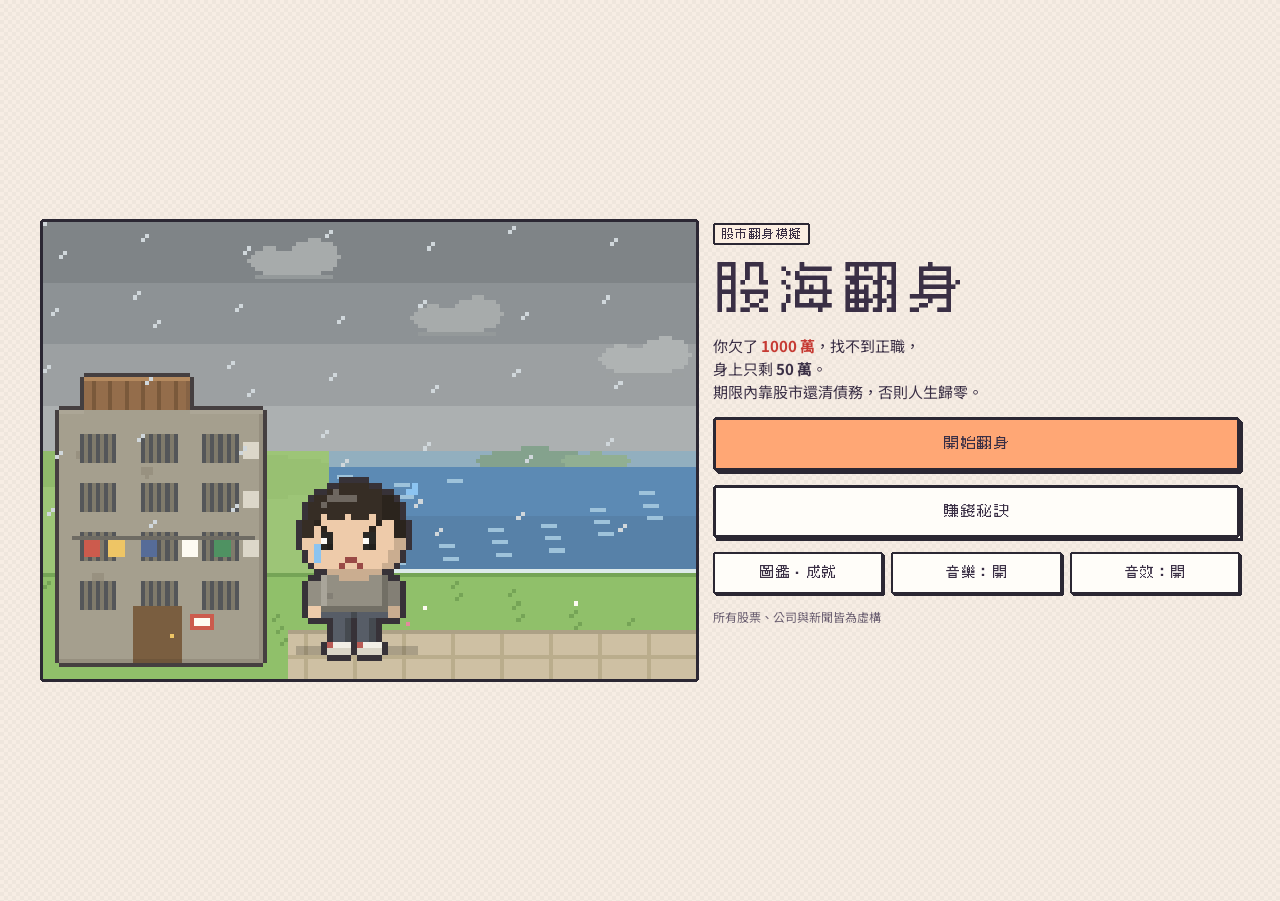
==== commit 2c4b8720: "修飾遊戲介面的層次與版面 - 禁止像素字型被瀏覽器硬加粗，並收斂文字層級與間距 - 橘色只留給主要行動與選中狀態，速度列顯示目前選擇 - 調整交易按鈕層次，避免引導玩家一次全押 - 修正主角場景在窄畫" ====
--- a/game/index.html
+++ b/game/index.html
@@ -15,7 +15,7 @@
 /* Hallmark · dismissed 3 · the tab strip's right border is a divider between tabs, not a coloured side stripe on a card */
 /* Hallmark · dismissed F4 · the start button turns outlined by CSS whenever the continue button is showing, so one filled action remains */
 @font-face{font-family:"Cubic11";src:url("fonts/Cubic_11.woff2") format("woff2"),url("fonts/Cubic_11.woff") format("woff");font-display:swap}
-:root{--bg:#f7ede4;--card:#fffdf9;--ink:#3a2f45;--mute:#6a5e70;--line:#3a2f45;--up:#c63a33;--down:#1f7a58;--soft:#fbeee2;--y:#ffa775;--paper:#fffdf9;--focus:#1f5fbf;--disabled-bg:#e6dcc4;--disabled-ink:#5f5466;--font-body:"Noto Sans TC",system-ui,sans-serif;--font-pixel:"Cubic11","DotGothic16","Noto Sans TC",monospace;--avprev-h:216px;--sticky-flush:1px;--sticky-game:4px;--c-fff6ee:#fff6ee;--c-a9cde6:#a9cde6;--c-43b088:#43b088;--c-ffeedd:#ffeedd;--c-fff7d6:#fff7d6;--c-d9cdb3:#d9cdb3;--c-a32d2d:#a32d2d;--c-226b41:#226b41;--c-2b4f9a:#2b4f9a;--c-6a5d45:#6a5d45;--c-9a5a12:#9a5a12;--c-a-30-26-36-6:rgba(30,26,36,.6);--c-a-20-16-26-6:rgba(20,16,26,.6);--c-e0b860:#e0b860;--c-f6efe2:#f6efe2;--c-00000033:#00000033;--c-eee8da:#eee8da;--c-e0a92e:#e0a92e;--c-f2c14e:#f2c14e;--c-00000008:#00000008;--c-2b2733:#2b2733;--c-00000040:#00000040;--c-00000055:#00000055;--c-d2423b:#d2423b;--c-7d7568:#7d7568;--c-fdebe8:#fdebe8;--c-e6f4ec:#e6f4ec;--c-3a5ba0:#3a5ba0;--c-e6dcc4:#e6dcc4;--c-c9bfa8:#c9bfa8;--c-c0562a:#c0562a;--c-e07b39:#e07b39}
+:root{--bg:#f7ede4;--card:#fffdf9;--ink:#3a2f45;--ink-raised:#4d4159;--mute:#6a5e70;--line:#3a2f45;--up:#c63a33;--down:#1f7a58;--soft:#fbeee2;--y:#ffa775;--paper:#fffdf9;--focus:#1f5fbf;--disabled-bg:#e6dcc4;--disabled-ink:#5f5466;--font-body:"Noto Sans TC",system-ui,sans-serif;--font-pixel:"Cubic11","DotGothic16","Noto Sans TC",monospace;--avprev-h:216px;--sticky-flush:1px;--sticky-game:4px;--c-fff6ee:#fff6ee;--c-a9cde6:#a9cde6;--c-43b088:#43b088;--c-ffeedd:#ffeedd;--c-fff7d6:#fff7d6;--c-d9cdb3:#d9cdb3;--c-a32d2d:#a32d2d;--c-226b41:#226b41;--c-2b4f9a:#2b4f9a;--c-6a5d45:#6a5d45;--c-9a5a12:#9a5a12;--c-a-30-26-36-6:rgba(30,26,36,.6);--c-a-20-16-26-6:rgba(20,16,26,.6);--c-e0b860:#e0b860;--c-f6efe2:#f6efe2;--c-00000033:#00000033;--c-eee8da:#eee8da;--c-e0a92e:#e0a92e;--c-f2c14e:#f2c14e;--c-00000008:#00000008;--c-2b2733:#2b2733;--c-00000040:#00000040;--c-00000055:#00000055;--c-d2423b:#d2423b;--c-7d7568:#7d7568;--c-fdebe8:#fdebe8;--c-e6f4ec:#e6f4ec;--c-3a5ba0:#3a5ba0;--c-e6dcc4:#e6dcc4;--c-c9bfa8:#c9bfa8;--c-c0562a:#c0562a;--c-e07b39:#e07b39}
 *{box-sizing:border-box;margin:0;padding:0}
 html,body{overflow-x:clip;background:var(--bg);color:var(--ink);font-family:var(--font-body);font-size:15px;line-height:1.55}
 button{touch-action:manipulation;-webkit-tap-highlight-color:transparent;font:inherit;color:inherit}
@@ -256,6 +256,48 @@
 body .swr button{width:44px;height:44px}
 }
 #mbox:focus{outline:0}
+/* ===== unslop 修飾（unslop by Damir Sokolovsky, CC BY 4.0）===== */
+/* 字：Cubic 11 只有單一字重，禁止瀏覽器硬加粗；文字收斂成 12／14／16 */
+html{font-synthesis:none}
+h3{font-size:16px}
+.small,.hinfo,.quest,.newsbar .nb,.hold-row,.mres p,.ed-l,.btn.sm,.sub button,.seg button,.gal b{font-size:14px}
+.bigdebt,.mres .d{font-size:33px}
+body.desk #scr-title h1{font-size:55px}
+/* 色：橘色只留給主要行動與選中狀態 */
+.badge{background:var(--soft)}
+.gal.got{background:var(--c-fff7d6)}
+.mini .mrow button{background:var(--ink-raised);color:var(--paper)}
+.mini .mrow button.on{background:var(--paper);color:var(--ink)}
+.mini .mrow .nx{background:var(--ink-raised);color:var(--c-f2c14e)}
+/* 交易：最小的買單與完整出場保留實心，其餘退為次要 */
+#buy-btns .btn:not(:disabled):not(:first-child){background:var(--card);color:var(--up)}
+#sell-btns .btn:not(:disabled):first-child{background:var(--card);color:var(--down)}
+#p-quit:not(:disabled){color:var(--mute)}
+.small:has(>#g-date){flex-wrap:wrap;row-gap:4px;font-size:13px}
+/* 場景實際輸出 img，要填滿外框 */
+.scene img{width:100%;height:auto;display:block;image-rendering:pixelated}
+/* 間距：回到 4px 節奏 */
+#app{padding-left:16px;padding-right:16px}
+.card{padding:16px;margin-bottom:16px}
+.mini{padding:8px 12px;gap:8px}.mini .gr{gap:8px 12px}
+.statg{gap:8px 12px;margin-top:12px}
+.sub,.styles,.edtabs,.galg,.custom,.speed{gap:8px}
+.hinfo,.quest,.toggle{padding:8px 12px}
+.hinfo,.quest{margin-top:12px}.toggle{margin:12px 0}
+.items{gap:8px}.fi{gap:8px}
+.newsbar{gap:4px}.newsbar .nb{padding:8px}
+.kv,.hold-row,.achr{padding-top:4px;padding-bottom:4px}
+.review li{margin:8px 0}
+.btn{padding:12px 16px}.btn.sm{padding:8px}
+.modal{padding:16px}.coach .cbox{padding:12px 16px}
+details.orders{margin-top:12px;padding:8px 12px}
+/* 閃爍提示閃三次就停 */
+.flash{animation:blink 1s 3}
+/* 電腦版：加寬 K 線與交易欄，音樂、音效、放棄收成右下角小按鈕 */
+body.desk #app{padding:12px 24px}
+body.desk .dk{grid-template-columns:minmax(320px,26%) minmax(0,1fr) minmax(420px,36%)}
+body.desk #scr-game>.grid3{display:flex;justify-content:flex-end;gap:8px;margin-top:8px}
+body.desk #scr-game>.grid3 .btn{width:auto;padding:4px 12px}
 @media (prefers-reduced-motion:reduce){
 *,*::before,*::after{animation-duration:.01ms!important;animation-iteration-count:1!important;transition-duration:.01ms!important;scroll-behavior:auto!important}
 .plfx,.plfx.dn{animation:none!important;transform:translate(-50%,0)}
@@ -1092,7 +1134,8 @@
 /* ===== 主角編輯 ===== */
 let EDTAB=0;
 function buildEditor(){
-  const sw=(k,arr)=>`<div class="swr">${arr.map((c,i)=>`<button style="background:${c}" class="${(AV[k]||0)===i?'on':''}" data-k="${k}" data-i="${i}" aria-label="顏色"></button>`).join('')}</div>`;
+  const colorName=c=>{const m=/^#?([0-9a-f]{3}|[0-9a-f]{6})$/i.exec(c);if(!m)return '顏色';const x=m[1].length===3?[...m[1]].map(v=>v+v).join(''):m[1];const [r,g,b]=[0,2,4].map(p=>parseInt(x.slice(p,p+2),16)/255),M=Math.max(r,g,b),n=Math.min(r,g,b),d=M-n,l=(M+n)/2,s=d?d/(1-Math.abs(2*l-1)):0;if(s<.12)return l>.85?'白色':l<.25?'黑色':'灰色';const h=(M===r?((g-b)/d+6)%6:M===g?(b-r)/d+2:(r-g)/d+4)*60;const base=h<15||h>=340?'紅':h<40?(l<.5?'棕':'橙'):h<65?'黃':h<170?'綠':h<200?'青':h<255?'藍':h<290?'紫':'粉';return (l>.75?'淺':l<.35?'深':'')+base+'色'};
+  const sw=(k,arr)=>`<div class="swr">${arr.map((c,i)=>`<button style="background:${c}" class="${(AV[k]||0)===i?'on':''}" data-k="${k}" data-i="${i}" aria-label="${colorName(c)}，第 ${i+1} 個"></button>`).join('')}</div>`;
   const grid=(k,names,head)=>`<div class="styles">${names.map((n,i)=>`<button class="opt${(AV[k]||0)===i?' on':''}" data-k="${k}" data-i="${i}">${charIcon(avChar({...AV,[k]:i}),'n',{},head)}<span>${n}</span></button>`).join('')}</div>`;
   const tabs=['臉和身體','頭髮','衣服','配件'];
   const T=[
